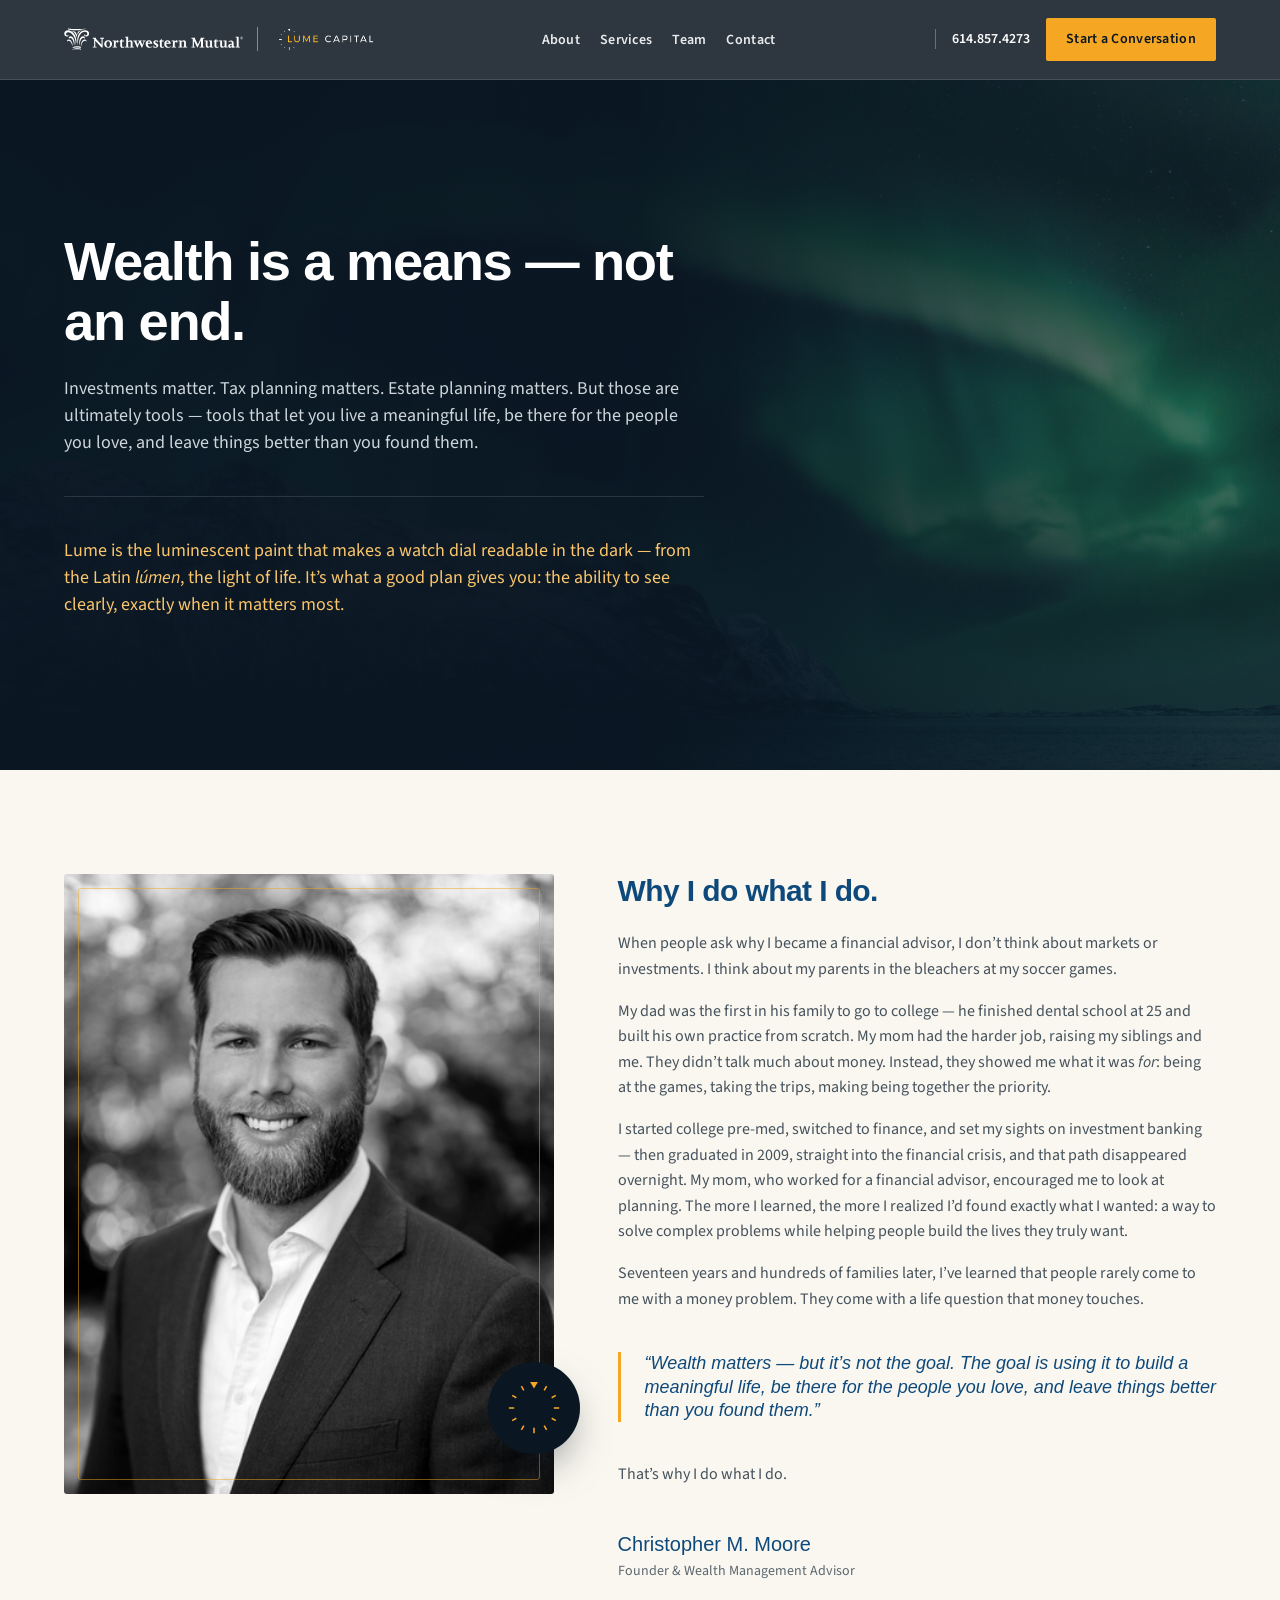
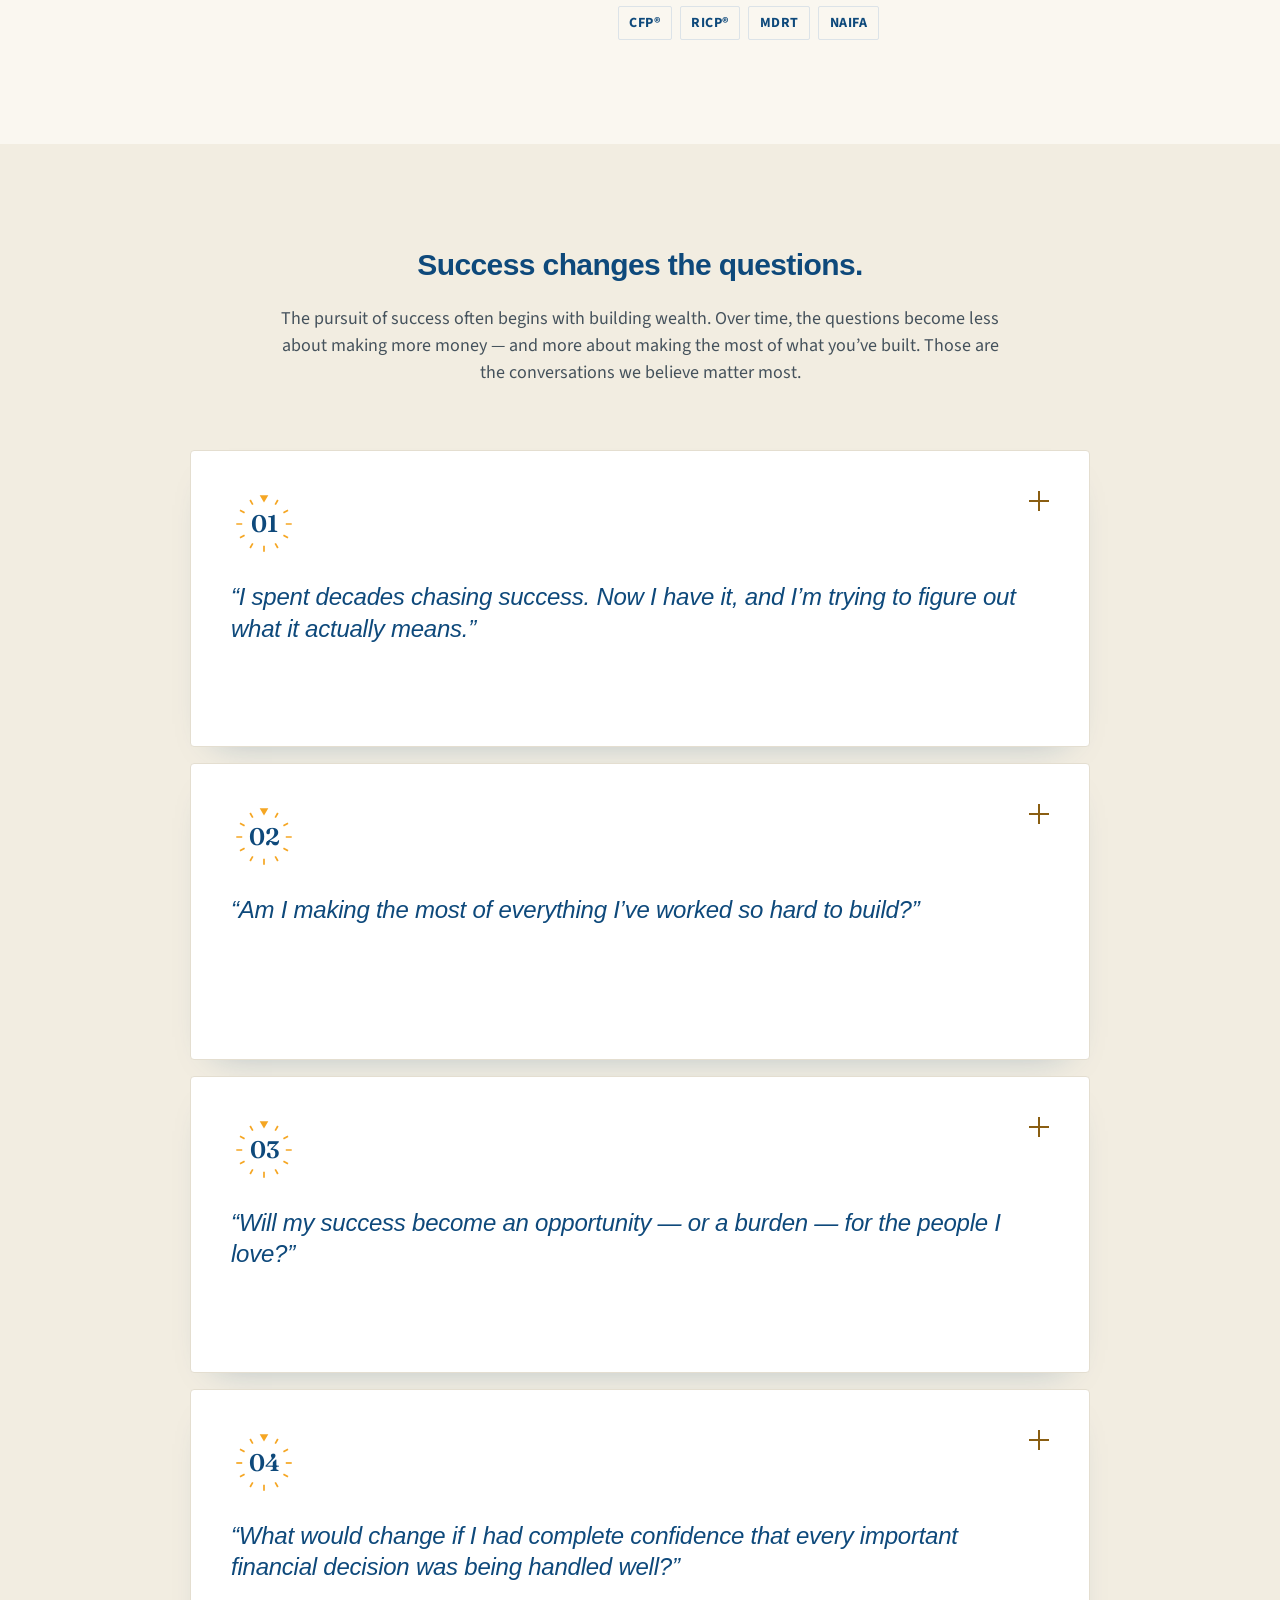
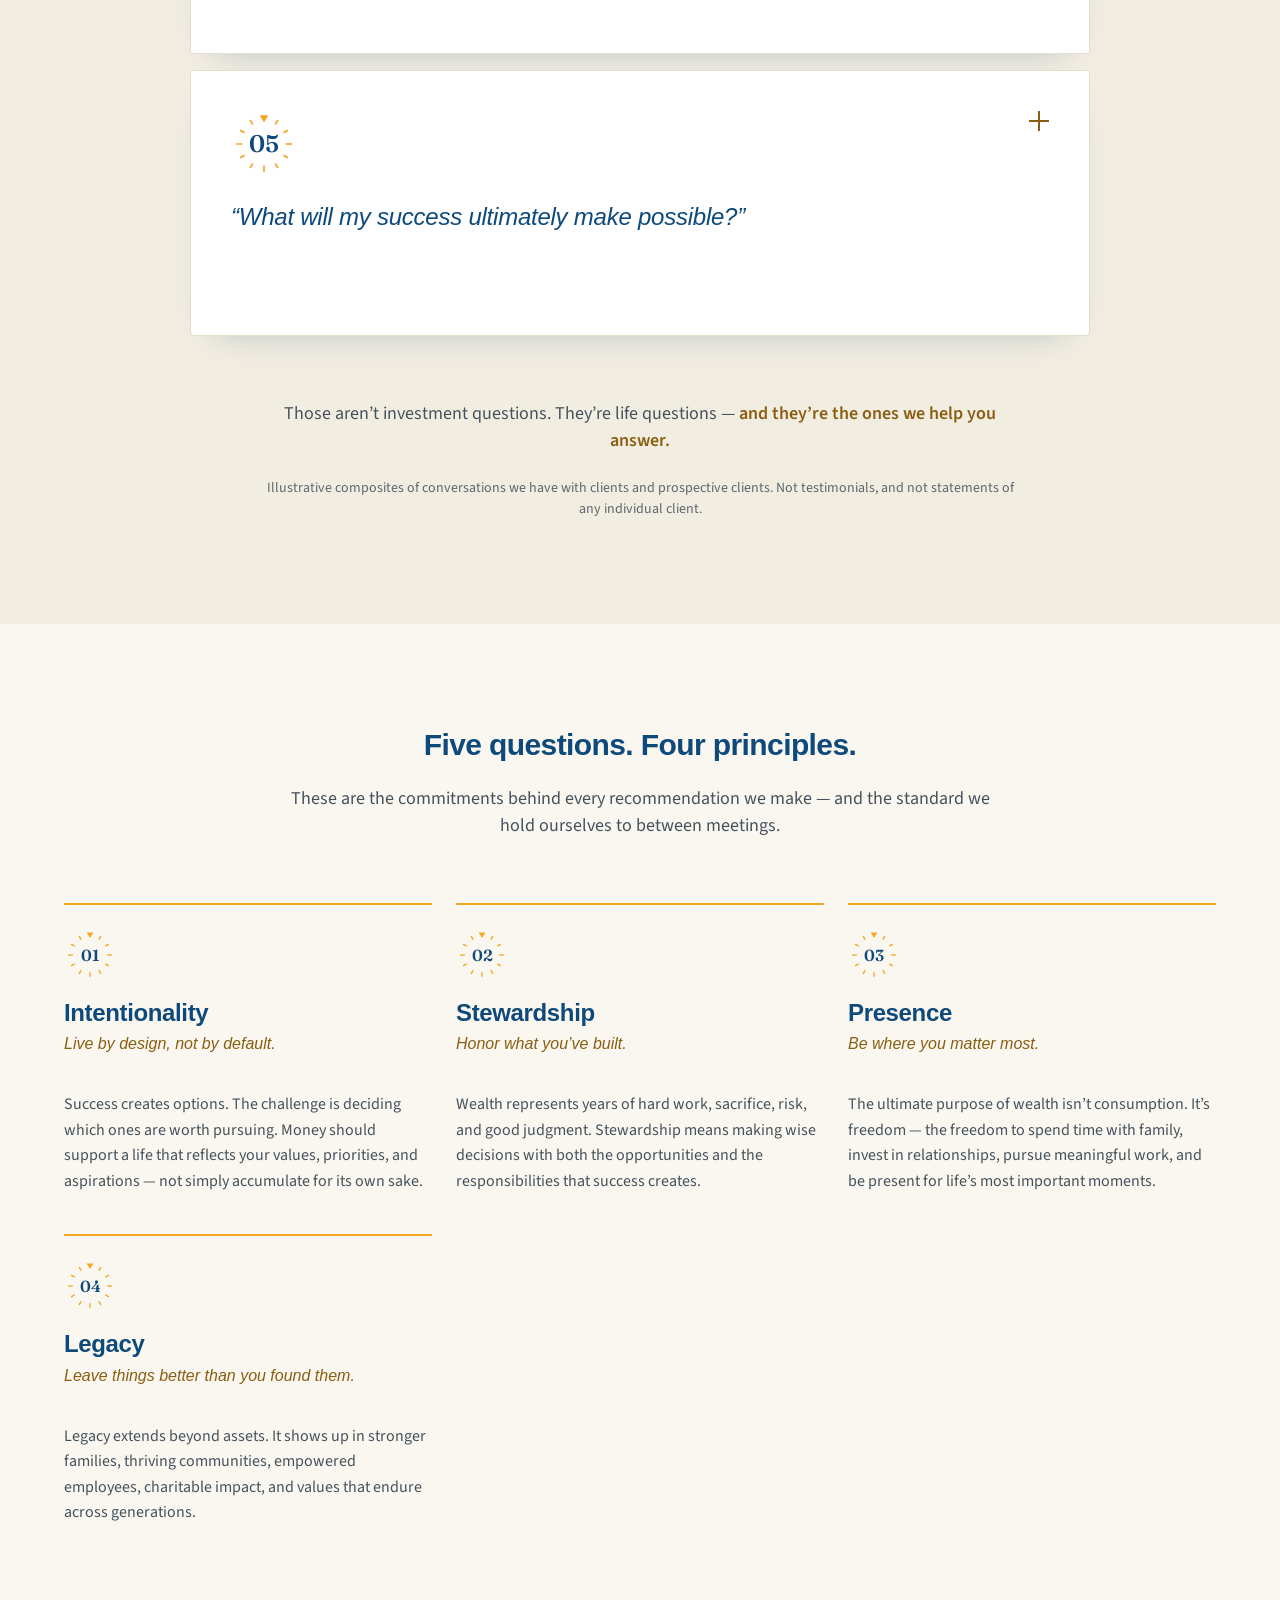
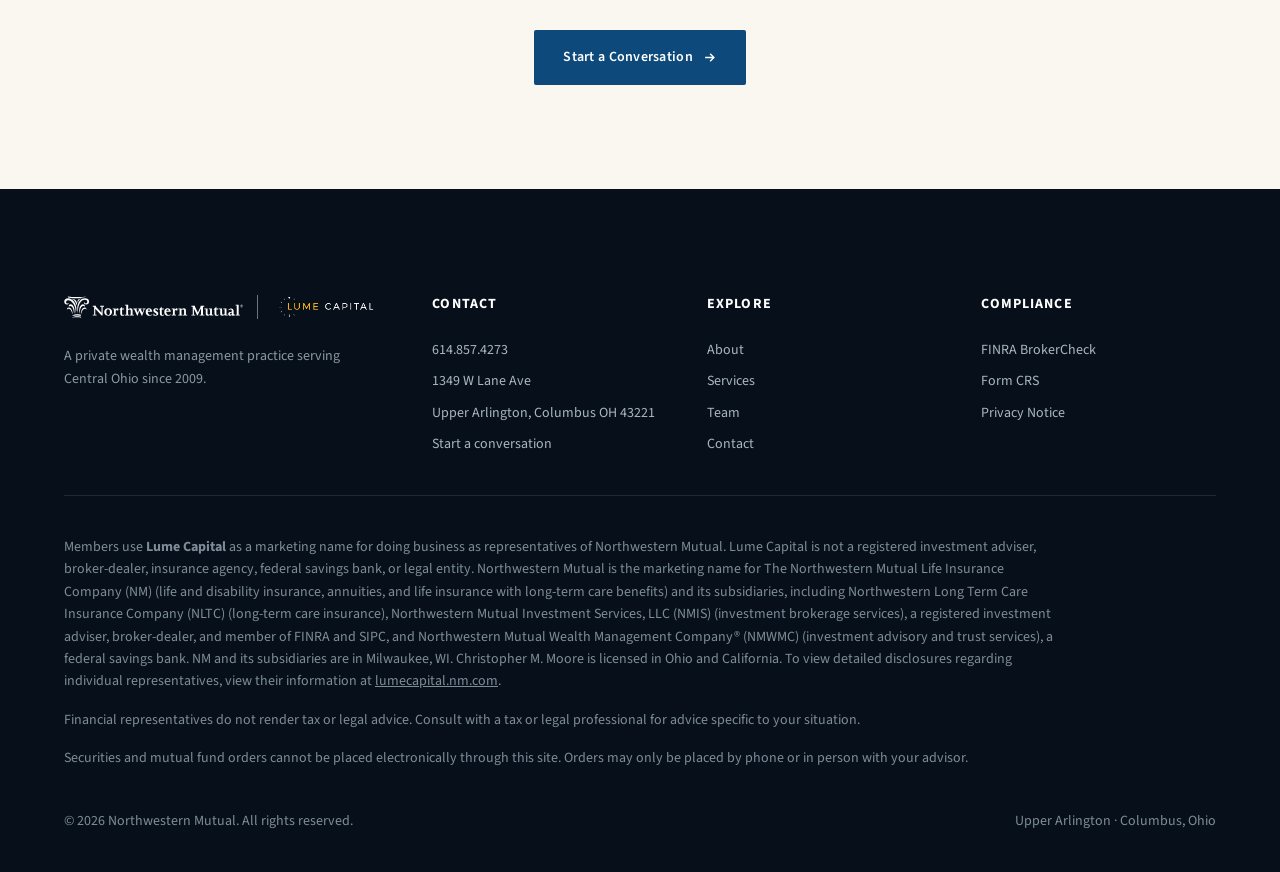
==== about.html @ 6fe20950 "Restructure the Lume site to fit the NWM TWM section catalogue A parallel variant of the single-page" ====
<!DOCTYPE html>
<html lang="en">
<head>
<meta charset="utf-8">
<meta name="viewport" content="width=device-width, initial-scale=1">
<meta name="robots" content="noindex, nofollow">
<title>About | Lume Capital</title>
<meta name="description" content="Wealth is a means, not an end. Chris Moore's story, the five questions success changes, and the four principles behind every recommendation we make.">
<link rel="preconnect" href="https://fonts.googleapis.com">
<link rel="preconnect" href="https://fonts.gstatic.com" crossorigin>
<link href="https://fonts.googleapis.com/css2?family=Fraunces:opsz,wght@9..144,500;9..144,600&family=Source+Sans+3:wght@300;400;500;600;700&display=swap" rel="stylesheet">
<link rel="stylesheet" href="lume.css">
</head>
<body>

<!-- ===================================================== LUME DIAL (reusable symbol) -->
<svg width="0" height="0" style="position:absolute;pointer-events:none;" aria-hidden="true" focusable="false">
  <symbol id="lumeDial" viewBox="0 0 100 100">
    <polygon points="43.5,6.5 56.5,6.5 50,17.5" fill="currentColor"/>
    <g stroke="currentColor" stroke-width="2.6" fill="none">
      <line x1="50" y1="8" x2="50" y2="16" transform="rotate(30 50 50)"/>
      <line x1="50" y1="8" x2="50" y2="16" transform="rotate(60 50 50)"/>
      <line x1="50" y1="8" x2="50" y2="17" transform="rotate(90 50 50)"/>
      <line x1="50" y1="8" x2="50" y2="16" transform="rotate(120 50 50)"/>
      <line x1="50" y1="8" x2="50" y2="16" transform="rotate(150 50 50)"/>
      <line x1="50" y1="8" x2="50" y2="17" transform="rotate(180 50 50)"/>
      <line x1="50" y1="8" x2="50" y2="16" transform="rotate(210 50 50)"/>
      <line x1="50" y1="8" x2="50" y2="16" transform="rotate(240 50 50)"/>
      <line x1="50" y1="8" x2="50" y2="17" transform="rotate(270 50 50)"/>
      <line x1="50" y1="8" x2="50" y2="16" transform="rotate(300 50 50)"/>
      <line x1="50" y1="8" x2="50" y2="16" transform="rotate(330 50 50)"/>
    </g>
  </symbol>
</svg>

<header class="site-nav">
  <nav aria-label="Primary">
    <a href="index.html" class="brand" aria-label="Northwestern Mutual, Lume Capital">
      <img src="nwm-logo-horizontal-white.svg" alt="Northwestern Mutual" class="brand-nwm">
      <span class="brand-divider" aria-hidden="true"></span>
      <img src="PNG/2_LumeCapital_FullColor_Reverse_Horizontal.png" alt="Lume Capital" class="brand-lume">
    </a>
    <ul class="nav-links">
      <li><a href="about.html" aria-current="page">About</a></li>
      <li><a href="services.html">Services</a></li>
      <li><a href="team.html">Team</a></li>
      <li><a href="contact.html">Contact</a></li>
    </ul>
    <div class="nav-cta">
      <span class="nav-divider" aria-hidden="true"></span>
      <a href="tel:+16148574273" class="nav-phone">614.857.4273</a>
      <a href="contact.html" class="btn btn-gold">Start a Conversation</a>
    </div>
    <button class="hamburger" aria-label="Open menu" aria-expanded="false" aria-controls="mobileDrawer" id="hamburgerBtn">
      <svg viewBox="0 0 24 24" fill="none" stroke="#FFFFFF" stroke-width="2"><line x1="3" y1="6" x2="21" y2="6"/><line x1="3" y1="12" x2="21" y2="12"/><line x1="3" y1="18" x2="21" y2="18"/></svg>
    </button>
  </nav>
  <div class="mobile-drawer" id="mobileDrawer">
    <ul>
      <li><a href="about.html">About</a></li>
      <li><a href="services.html">Services</a></li>
      <li><a href="team.html">Team</a></li>
      <li><a href="contact.html">Contact</a></li>
    </ul>
    <div class="mobile-contact">
      <a href="tel:+16148574273" class="nav-phone">614.857.4273</a>
      <a href="contact.html" class="btn btn-gold">Start a Conversation</a>
    </div>
  </div>
</header>

<main id="top">

  <!-- ===================================================== HERO BANNER (1 of 1 on this page)
       "What We Believe" is this page's Hero Banner rather than a mid-page section. That
       placement is what makes the treatment buildable at all: in TWM, copy sits directly
       on a photograph only in a Hero Banner or Banner Text. Every Singular Content
       variant with a background image forces a WHITE text box, which would invert this
       design entirely. Home spends its one Hero Banner on the aurora hero, so Believe
       could not have stayed there. -->
  <section id="believe" class="believe has-aurora">
    <div class="believe-media" aria-hidden="true">
      <img src="belief-section-northern-lights.jpg" alt="" decoding="async" fetchpriority="high">
    </div>
    <span class="believe-scrim" aria-hidden="true"></span>
    <div class="container">
      <div class="believe-copy">
        <h1>Wealth is a means &mdash; not an&nbsp;end.</h1>
        <p class="lead">Investments matter. Tax planning matters. Estate planning matters. But those are ultimately tools &mdash; tools that let you live a meaningful life, be there for the people you love, and leave things better than you found them.</p>
        <p class="lead believe-thesis">Lume is the luminescent paint that makes a watch dial readable in the dark &mdash; from the Latin <em>l&uacute;men</em>, the light of life. It&rsquo;s what a good plan gives you: the ability to see clearly, exactly when it matters most.</p>
      </div>
    </div>
  </section>

  <!-- ===================================================== STORY (Chris), full
       TWM Singular Content 7 — Image Left of Text. -->
  <section id="story" class="story">
    <div class="container">
      <div class="story-grid">
        <div class="story-media">
          <img src="chris-moore-pic.jpg" alt="Christopher M. Moore, founder of Lume Capital, in the firm's Columbus office">
          <span class="story-frame" aria-hidden="true"></span>
          <span class="dial-badge" aria-hidden="true">
            <svg class="dial"><use href="#lumeDial"/></svg>
          </span>
        </div>
        <div class="story-copy">
          <h2>Why I do what I&nbsp;do.</h2>
          <p style="margin-top:var(--space-md);">When people ask why I became a financial advisor, I don&rsquo;t think about markets or investments. I think about my parents in the bleachers at my soccer games.</p>
          <p style="margin-top:var(--space-sm);">My dad was the first in his family to go to college &mdash; he finished dental school at 25 and built his own practice from scratch. My mom had the harder job, raising my siblings and me. They didn&rsquo;t talk much about money. Instead, they showed me what it was <em>for</em>: being at the games, taking the trips, making being together the priority.</p>
          <p style="margin-top:var(--space-sm);">I started college pre-med, switched to finance, and set my sights on investment banking &mdash; then graduated in 2009, straight into the financial crisis, and that path disappeared overnight. My mom, who worked for a financial advisor, encouraged me to look at planning. The more I learned, the more I realized I&rsquo;d found exactly what I wanted: a way to solve complex problems while helping people build the lives they truly want.</p>
          <p style="margin-top:var(--space-sm);">Seventeen years and hundreds of families later, I&rsquo;ve learned that people rarely come to me with a money problem. They come with a life question that money touches.</p>
          <blockquote>&ldquo;Wealth matters &mdash; but it&rsquo;s not the goal. The goal is using it to build a meaningful life, be there for the people you love, and leave things better than you found them.&rdquo;</blockquote>
          <p>That&rsquo;s why I do what I do.</p>
          <div class="sig">
            <div class="name">Christopher M. Moore</div>
            <div class="role">Founder &amp; Wealth Management Advisor</div>
            <div class="credmarks"><span>CFP&reg;</span><span>RICP&reg;</span><span>MDRT</span><span>NAIFA</span></div>
          </div>
        </div>
      </div>
    </div>
  </section>

  <!-- ===================================================== SUCCESS CHANGES THE QUESTIONS
       TWM Multi-Item Content 1 — 1-column accordion, nine maximum. Restructured from the
       original 6-column span grid to the single-column stack the section actually
       renders. Still native <details>/<summary>: keyboard-accessible, works without JS. -->
  <section id="questions" style="background:var(--paper-2);">
    <div class="container">
      <div class="section-head center">
        <h2>Success changes the&nbsp;questions.</h2>
        <p class="lead">The pursuit of success often begins with building wealth. Over time, the questions become less about making more money &mdash; and more about making the most of what you&rsquo;ve built. Those are the conversations we believe matter most.</p>
      </div>
      <div class="q-grid">

        <details class="q-card">
          <summary>
            <span class="q-num"><svg class="dial" aria-hidden="true"><use href="#lumeDial"/></svg><span class="q-numtext">01</span></span>
            <span class="q-text">&ldquo;I spent decades chasing success. Now I have it, and I&rsquo;m trying to figure out what it actually means.&rdquo;</span>
            <span class="q-toggle" aria-hidden="true"></span>
          </summary>
          <div class="q-reveal">
            <span class="q-label">Purpose</span>
            <p>Success creates freedom. It doesn&rsquo;t automatically create clarity. We help align your financial resources with the life you want to live, the relationships you want to deepen, and the impact you want to have.</p>
          </div>
        </details>

        <details class="q-card">
          <summary>
            <span class="q-num"><svg class="dial" aria-hidden="true"><use href="#lumeDial"/></svg><span class="q-numtext">02</span></span>
            <span class="q-text">&ldquo;Am I making the most of everything I&rsquo;ve worked so hard to build?&rdquo;</span>
            <span class="q-toggle" aria-hidden="true"></span>
          </summary>
          <div class="q-reveal">
            <span class="q-label">Stewardship</span>
            <p>Wealth is more than a balance sheet. It&rsquo;s the product of years of effort, sacrifice, risk, and good decisions. Stewardship means making intentional choices with every resource you&rsquo;ve been entrusted to manage.</p>
          </div>
        </details>

        <details class="q-card">
          <summary>
            <span class="q-num"><svg class="dial" aria-hidden="true"><use href="#lumeDial"/></svg><span class="q-numtext">03</span></span>
            <span class="q-text">&ldquo;Will my success become an opportunity &mdash; or a burden &mdash; for the people I love?&rdquo;</span>
            <span class="q-toggle" aria-hidden="true"></span>
          </summary>
          <div class="q-reveal">
            <span class="q-label">Family</span>
            <p>A transfer of wealth is easy. Preparing a family for wealth is harder. We help families build the conversations, values, and structures that let wealth serve future generations rather than define them.</p>
          </div>
        </details>

        <details class="q-card">
          <summary>
            <span class="q-num"><svg class="dial" aria-hidden="true"><use href="#lumeDial"/></svg><span class="q-numtext">04</span></span>
            <span class="q-text">&ldquo;What would change if I had complete confidence that every important financial decision was being handled well?&rdquo;</span>
            <span class="q-toggle" aria-hidden="true"></span>
          </summary>
          <div class="q-reveal">
            <span class="q-label">Time</span>
            <p>The greatest luxury isn&rsquo;t more wealth. It&rsquo;s the freedom to spend your attention on family, relationships, health, and the pursuits that give life meaning.</p>
          </div>
        </details>

        <details class="q-card">
          <summary>
            <span class="q-num"><svg class="dial" aria-hidden="true"><use href="#lumeDial"/></svg><span class="q-numtext">05</span></span>
            <span class="q-text">&ldquo;What will my success ultimately make possible?&rdquo;</span>
            <span class="q-toggle" aria-hidden="true"></span>
          </summary>
          <div class="q-reveal">
            <span class="q-label">Legacy</span>
            <p>Legacy isn&rsquo;t measured by what you leave behind. It&rsquo;s measured by what continues because you were here. Whether through family, business, philanthropy, or community, we help clients use their resources to create lasting impact.</p>
          </div>
        </details>

      </div>
      <p class="q-close">Those aren&rsquo;t investment questions. They&rsquo;re life questions &mdash; <b>and they&rsquo;re the ones we help you answer.</b></p>
      <p class="q-note">Illustrative composites of conversations we have with clients and prospective clients. Not testimonials, and not statements of any individual client.</p>
    </div>
  </section>

  <!-- ===================================================== THE FOUR PILLARS
       TWM Multi-Item Content 7 — 3-column text, left justified. Four principles wrap
       3 + 1; TWM has no 4-column text section. -->
  <section id="pillars">
    <div class="container">
      <div class="section-head center">
        <h2>Five questions. Four&nbsp;principles.</h2>
        <p class="lead">These are the commitments behind every recommendation we make &mdash; and the standard we hold ourselves to between meetings.</p>
      </div>
      <div class="pillar-grid">
        <article class="pillar">
          <span class="p-num"><svg class="dial" aria-hidden="true"><use href="#lumeDial"/></svg><span class="p-numtext">01</span></span>
          <h3>Intentionality</h3>
          <p class="p-imperative">Live by design, not by default.</p>
          <p>Success creates options. The challenge is deciding which ones are worth pursuing. Money should support a life that reflects your values, priorities, and aspirations &mdash; not simply accumulate for its own sake.</p>
        </article>
        <article class="pillar">
          <span class="p-num"><svg class="dial" aria-hidden="true"><use href="#lumeDial"/></svg><span class="p-numtext">02</span></span>
          <h3>Stewardship</h3>
          <p class="p-imperative">Honor what you&rsquo;ve built.</p>
          <p>Wealth represents years of hard work, sacrifice, risk, and good judgment. Stewardship means making wise decisions with both the opportunities and the responsibilities that success creates.</p>
        </article>
        <article class="pillar">
          <span class="p-num"><svg class="dial" aria-hidden="true"><use href="#lumeDial"/></svg><span class="p-numtext">03</span></span>
          <h3>Presence</h3>
          <p class="p-imperative">Be where you matter most.</p>
          <p>The ultimate purpose of wealth isn&rsquo;t consumption. It&rsquo;s freedom &mdash; the freedom to spend time with family, invest in relationships, pursue meaningful work, and be present for life&rsquo;s most important moments.</p>
        </article>
        <article class="pillar">
          <span class="p-num"><svg class="dial" aria-hidden="true"><use href="#lumeDial"/></svg><span class="p-numtext">04</span></span>
          <h3>Legacy</h3>
          <p class="p-imperative">Leave things better than you found them.</p>
          <p>Legacy extends beyond assets. It shows up in stronger families, thriving communities, empowered employees, charitable impact, and values that endure across generations.</p>
        </article>
      </div>
      <div class="blueprint-cta">
        <a href="contact.html" class="btn btn-navy">Start a Conversation
          <svg viewBox="0 0 24 24" fill="none" stroke="currentColor" stroke-width="2.2"><path d="M5 12h14M13 6l6 6-6 6"/></svg>
        </a>
      </div>
    </div>
  </section>

</main>

<footer>
  <div class="container">
    <div class="footer-top">
      <div class="footer-brand">
        <div class="brand">
          <img src="nwm-logo-horizontal-white.svg" alt="Northwestern Mutual" class="brand-nwm">
          <span class="brand-divider" aria-hidden="true"></span>
          <img src="PNG/2_LumeCapital_FullColor_Reverse_Horizontal.png" alt="Lume Capital" class="brand-lume">
        </div>
        <p>A private wealth management practice serving Central Ohio since 2009.</p>
      </div>
      <div class="footer-col">
        <h5>Contact</h5>
        <ul>
          <li><a href="tel:+16148574273">614.857.4273</a></li>
          <li>1349 W Lane Ave</li>
          <li>Upper Arlington, Columbus OH 43221</li>
          <li><a href="contact.html">Start a conversation</a></li>
        </ul>
      </div>
      <div class="footer-col">
        <h5>Explore</h5>
        <ul>
          <li><a href="about.html">About</a></li>
          <li><a href="services.html">Services</a></li>
          <li><a href="team.html">Team</a></li>
          <li><a href="contact.html">Contact</a></li>
        </ul>
      </div>
      <div class="footer-col">
        <h5>Compliance</h5>
        <ul>
          <li><a href="#">FINRA BrokerCheck</a></li>
          <li><a href="#">Form CRS</a></li>
          <li><a href="#">Privacy Notice</a></li>
        </ul>
      </div>
    </div>
    <div class="footer-legal">
      <p>Members use <strong>Lume Capital</strong> as a marketing name for doing business as representatives of Northwestern Mutual. Lume Capital is not a registered investment adviser, broker-dealer, insurance agency, federal savings bank, or legal entity. Northwestern Mutual is the marketing name for The Northwestern Mutual Life Insurance Company (NM) (life and disability insurance, annuities, and life insurance with long-term care benefits) and its subsidiaries, including Northwestern Long Term Care Insurance Company (NLTC) (long-term care insurance), Northwestern Mutual Investment Services, LLC (NMIS) (investment brokerage services), a registered investment adviser, broker-dealer, and member of FINRA and SIPC, and Northwestern Mutual Wealth Management Company&reg; (NMWMC) (investment advisory and trust services), a federal savings bank. NM and its subsidiaries are in Milwaukee, WI. Christopher M. Moore is licensed in Ohio and California. To view detailed disclosures regarding individual representatives, view their information at <a href="https://lumecapital.nm.com">lumecapital.nm.com</a>.</p>
      <p>Financial representatives do not render tax or legal advice. Consult with a tax or legal professional for advice specific to your situation.</p>
      <p>Securities and mutual fund orders cannot be placed electronically through this site. Orders may only be placed by phone or in person with your advisor.</p>
    </div>
    <div class="footer-bottom">
      <span>&copy; 2026 Northwestern Mutual. All rights reserved.</span>
      <span>Upper Arlington &middot; Columbus, Ohio</span>
    </div>
  </div>
</footer>

<script>
  document.getElementById('hamburgerBtn').addEventListener('click', function () {
    var drawer = document.getElementById('mobileDrawer');
    var isOpen = drawer.classList.toggle('open');
    this.setAttribute('aria-expanded', isOpen ? 'true' : 'false');
  });
</script>

</body>
</html>
---- lume.css ----
:root {
    /* === INK / NIGHT — the dark ground where the "lume" glows (reading a watch dial in the dark) === */
    --ink:        #0A1622;   /* near-black navy — hero + dark sections */
    --ink-2:      #0E2438;   /* raised panels on ink */
    --ink-line:   rgba(255,255,255,0.12);

    /* === NAVY — NM-derived anchor, headlines on light === */
    --navy:       #0E497B;
    --navy-deep:  #0A3860;
    --navy-tint:  #E9F0F7;

    /* === GOLD — the luminescent accent, sampled from the Lume mark === */
    --gold:       #F5A623;   /* warm dial-gold — accents, dials, button fills (not text on light) */
    --gold-soft:  #FBC66B;   /* gold text on the dark "ink" ground */
    --gold-deep:  #8A5E12;   /* WCAG-AA gold for small text on light (5.3:1 on --paper) */
    --glow:       rgba(245,166,35,0.55);

    /* === PAPER — warm bone instead of clinical white (more UHNW than pure #FFF) === */
    --paper:      #FAF7F0;
    --paper-2:    #F2EDE1;
    --surface:    #FFFFFF;

    /* === Neutrals / text === */
    --ink-text:   #16232E;   /* body on light */
    --slate:      #45525C;
    --slate-muted:#5C6870;   /* darkened for WCAG-AA (5.3:1 on --paper) */
    --line:       #E4DED0;   /* warm hairline */
    --line-cool:  #DCE3E8;

    /* === Type ===
       PRIMARY (display/headlines/brand): Akzidenz-Grotesk — licensed in production,
       falls back to Helvetica/Arial locally. SECONDARY (body): Source Sans 3. */
    --sans-display: 'Akzidenz-Grotesk', 'Akzidenz-Grotesk Pro', 'Akzidenz-Grotesk Next',
                    'Neue Haas Grotesk', 'Helvetica Neue', Helvetica, Arial, sans-serif;
    --sans:  'Source Sans 3', system-ui, sans-serif;
    --font-num: 'Fraunces', Georgia, 'Times New Roman', serif; /* numeral accent only */

    /* === Type scale (mobile-first; desktop sizes stepped up in the @media below) === */
    --text-hero:   clamp(2.5rem, 6vw, 4.75rem); /* hero display only: 40 → 76, fluid */
    --text-h1:     2rem;      /* 32 mobile / 40 desktop */
    --text-h2:     1.5rem;    /* 24 / 30 — also large display numerals */
    --text-h3:     1.25rem;   /* 20 / 24 — card & step titles, the questions */
    --text-h4:     1.125rem;  /* 18 / 20 — names, small subheads */
    --text-accent: 1.125rem;  /* 18 — leads, block quotes, accents */
    --text-body:   1rem;      /* 16 — body copy, inputs */
    --text-small:  0.875rem;  /* 14 — labels, captions, meta (smallest) */

    /* === Line-heights === */
    --leading-tight:   1.1;   /* h1 / h2 / display numerals */
    --leading-snug:    1.3;   /* h3 / h4 / block quotes */
    --leading-normal:  1.5;   /* leads / accents */
    --leading-relaxed: 1.6;   /* body / long-form */

    --tracking-wider: 0.22em;
    --tracking-wide:  0.08em;

    --space-xs: 0.5rem;
    --space-sm: 1rem;
    --space-md: 1.5rem;
    --space-lg: 2.5rem;
    --space-xl: 4rem;
    --space-2xl: 6.5rem;

    --maxw: 1200px;
  }

  /* Desktop type step-up — headings only; body / accent / small hold constant across devices */
  @media (min-width: 768px) {
    :root {
      --text-h1: 2.5rem;   /* 40 */
      --text-h2: 1.875rem; /* 30 */
      --text-h3: 1.5rem;   /* 24 */
      --text-h4: 1.25rem;  /* 20 */
    }
  }

  * { margin: 0; padding: 0; box-sizing: border-box; }

  html { scroll-behavior: smooth; }

  body {
    font-family: var(--sans);
    font-size: var(--text-body);
    color: var(--ink-text);
    background: var(--paper);
    line-height: var(--leading-relaxed);
    -webkit-font-smoothing: antialiased;
    text-rendering: optimizeLegibility;
  }

  img { max-width: 100%; display: block; }
  a { color: inherit; text-decoration: none; }

  .container { max-width: var(--maxw); margin: 0 auto; padding: 0 var(--space-md); }
  .narrow { max-width: 760px; }

  /* === Type scale === */
  h1, h2, h3, h4 { font-family: var(--sans-display); color: var(--navy); font-weight: 700; line-height: var(--leading-tight); }

  h1 { font-size: var(--text-h1); letter-spacing: -0.025em; }
  h2 { font-size: var(--text-h2); letter-spacing: -0.02em; }
  h3 { font-size: var(--text-h3); line-height: var(--leading-snug); letter-spacing: -0.015em; font-weight: 600; }
  h4 { font-size: var(--text-h4); line-height: var(--leading-snug); letter-spacing: -0.01em; font-weight: 600; }

  p { font-size: var(--text-body); color: var(--slate); }

  .lead {
    font-size: var(--text-accent);
    line-height: var(--leading-normal);
    color: var(--slate);
    font-weight: 400;
  }

  /* TWM: the .eyebrow rules are removed with their markup. No TWM section offers a
     small label above the heading — a section has an intro Title and paragraph, nothing
     that sits above the Title. Where an eyebrow carried real information it has been
     folded into the heading rather than dropped. */

  .kicker-serif { font-family: var(--sans-display); font-weight: 600; color: var(--gold-deep); }

  /* === Buttons === */
  .btn {
    display: inline-flex;
    align-items: center;
    gap: 0.55rem;
    font-family: var(--sans);
    font-weight: 600;
    font-size: var(--text-small);
    letter-spacing: 0.02em;
    padding: 0.95rem 1.75rem;
    border-radius: 2px;
    border: 1px solid transparent;
    cursor: pointer;
    transition: transform .18s ease, background .18s ease, color .18s ease, box-shadow .18s ease;
  }
  .btn svg { width: 15px; height: 15px; transition: transform .18s ease; }
  .btn:hover svg { transform: translateX(3px); }

  .btn-gold { background: var(--gold); color: var(--ink); box-shadow: 0 0 0 rgba(245,166,35,0); }
  .btn-gold:hover { background: var(--gold-soft); transform: translateY(-2px); box-shadow: 0 12px 30px -8px var(--glow); }

  .btn-navy { background: var(--navy); color: #fff; }
  .btn-navy:hover { background: var(--navy-deep); transform: translateY(-2px); }

  .btn-outline { background: transparent; border-color: rgba(255,255,255,0.35); color: #fff; }
  .btn-outline:hover { border-color: var(--gold); color: var(--gold-soft); }

  .btn-outline-navy { background: transparent; border-color: var(--navy); color: var(--navy); }
  .btn-outline-navy:hover { background: var(--navy); color: #fff; }

  .textlink {
    font-weight: 600;
    color: var(--navy);
    display: inline-flex;
    align-items: center;
    gap: 0.4rem;
    border-bottom: 2px solid var(--gold);
    padding-bottom: 2px;
  }
  .textlink svg { width: 14px; height: 14px; transition: transform .18s ease; }
  .textlink:hover svg { transform: translateX(3px); }

  /* === Watch-dial motif ===
     Rebuilt to follow the Lume logo exactly: 12 bold hour ticks (cardinals slightly
     longer) with a filled triangle at the 12 marker. Defined once as <symbol id="lumeDial">
     at the top of <body> and referenced via <use>. Stroke weight is proportional to size,
     so it reads like the logo at any scale. Colored/opacity-tuned per instance via `color`. */
  .dial { display: block; }

  /* === Sections === */
  section { padding: var(--space-2xl) 0; }
  .section-head { max-width: 720px; margin-bottom: var(--space-xl); }
  .section-head.center { margin-inline: auto; text-align: center; }
  .section-head .lead { margin-top: var(--space-md); }

  .ink-section { background: var(--ink); color: #EAF0F5; position: relative; overflow: hidden; }
  .ink-section h1, .ink-section h2, .ink-section h3 { color: #fff; }
  .ink-section p, .ink-section .lead { color: rgba(233,240,245,0.78); }

  /* ============================================================= NAV */
  header.site-nav {
    position: sticky; top: 0; z-index: 100;
    background: rgba(10,22,34,0.85);
    backdrop-filter: saturate(140%) blur(10px);
    border-bottom: 1px solid var(--ink-line);
  }
  nav {
    display: flex; align-items: center; justify-content: space-between;
    gap: var(--space-sm);
    padding: 1.1rem var(--space-md);
    max-width: var(--maxw); margin: 0 auto;
  }
  /* LUME IS THE HERO. NM is a small, subordinate line beneath — not a co-equal lockup. */
  /* Co-brand lockup: Northwestern Mutual first, vertical divider, then Lume Capital —
     matched heights so neither mark dominates. Same order/scale on mobile and desktop. */
  .brand { display: flex; flex-direction: row; align-items: center; gap: 0.9rem; flex: none; }
  .brand .brand-nwm  { height: 22px; width: auto; max-width: none; }
  .brand .brand-lume { height: 28.6px; width: auto; max-width: none; } /* NWM baseline +30% */
  .brand .brand-divider { flex: none; width: 1px; height: 24px; background: rgba(255,255,255,0.42); }
  nav ul.nav-links { display: flex; gap: 1.25rem; list-style: none; flex: none; }
  nav ul.nav-links a {
    font-size: var(--text-small); font-weight: 600; color: rgba(255,255,255,0.9);
    letter-spacing: 0.02em; position: relative; padding: 0.25rem 0; white-space: nowrap;
  }
  nav ul.nav-links a::after {
    content: ""; position: absolute; left: 0; bottom: -2px; width: 0; height: 1.5px;
    background: var(--gold); transition: width .2s ease;
  }
  nav ul.nav-links a:hover { color: #fff; }
  nav ul.nav-links a:hover::after { width: 100%; }
  .nav-cta { display: flex; align-items: center; gap: var(--space-sm); flex: none; }
  /* Hairline between the nav links and the utility cluster: without it the phone number
     sits close enough to "Team" to read as a sixth nav item rather than a way to call. */
  .nav-divider { flex: none; width: 1px; height: 20px; background: rgba(255,255,255,0.28); }
  .nav-phone { font-size: var(--text-small); font-weight: 600; color: #fff; white-space: nowrap; }
  .nav-cta .btn { padding: 0.6rem 1.2rem; font-size: var(--text-small); }
  .hamburger { display: none; background: none; border: none; cursor: pointer; }
  .hamburger svg { width: 26px; height: 26px; }

  .mobile-drawer { display: none; flex-direction: column; gap: var(--space-md); padding: var(--space-md); background: var(--ink); border-top: 1px solid var(--ink-line); }
  .mobile-drawer.open { display: flex; }
  .mobile-drawer ul { list-style: none; display: flex; flex-direction: column; gap: var(--space-sm); }
  .mobile-drawer a { font-size: var(--text-body); font-weight: 600; color: #fff; }
  .mobile-contact { display: flex; flex-direction: column; gap: var(--space-sm); padding-top: var(--space-sm); border-top: 1px solid var(--ink-line); }
  .mobile-contact .btn { text-align: center; justify-content: center; }

  /* Six nav items + the two-logo lockup + phone + CTA need roughly 1200px of bar to sit
     comfortably, so the drawer takes over below 1080px rather than the old 940px — at
     940px the row overflowed and "Team" collided with the phone number. */
  @media (max-width: 1080px) {
    nav ul.nav-links, .nav-cta { display: none; }
    .hamburger { display: block; }
  }
  /* Between 1081px and the full 1200px container there is room, but not slack — pull the
     gaps and the phone in rather than letting anything touch. */
  @media (min-width: 1081px) and (max-width: 1259px) {
    nav ul.nav-links { gap: 1rem; }
    .nav-cta { gap: var(--space-sm); }
    .nav-phone { display: none; }
    nav { padding-inline: var(--space-sm); }
  }
  /* Keep the two-logo lockup on one line next to the menu button on phones */
  @media (max-width: 560px) {
    .brand { gap: 0.6rem; }
    .brand .brand-nwm  { height: 18px; }
    .brand .brand-lume { height: 23.4px; } /* NWM baseline +30% */
    .brand .brand-divider { height: 24px; }
  }

  /* ============================================================= HERO (cinematic night)
     Layer stack, back to front — every layer gets an explicit z-index so the optional
     photo can slot underneath the scrim without reordering the markup:
       0  .hero-photo   optional background image (absent = flat --ink fill)
       1  .hero::before scrim / brand grade — carries legibility AND the gold glow
       2  .hero-dial    the signature watch dial, overlaid on whatever is behind it
       3  .hero-inner   the copy */
  .hero { position: relative; background: var(--ink); color: #fff; overflow: hidden; isolation: isolate; }
  /* Soft golden "lume" glow rising from lower-left, like light off a dial */
  .hero::before {
    content: ""; position: absolute; inset: 0; z-index: 1;
    background:
      radial-gradient(120% 90% at 82% 18%, rgba(14,73,123,0.55) 0%, rgba(10,22,34,0) 55%),
      radial-gradient(60% 55% at 12% 108%, rgba(245,166,35,0.16) 0%, rgba(10,22,34,0) 60%);
    pointer-events: none;
  }

  /* --- Optional photographic hero -------------------------------------------------
     Add class `has-photo` to <section class="hero"> and drop in an <img class="hero-photo">.
     Remove both and the hero falls straight back to the flat-ink treatment. */
  .hero-photo {
    position: absolute; inset: 0; z-index: 0;
    width: 100%; height: 100%;
    object-fit: cover; object-position: 66% 48%; /* hold the aurora column right of the copy */
    /* This plate is already a deep violet-navy close to --ink, so it needs only a light
       touch — the heavy grade the section once carried would crush it to mud. */
    filter: saturate(0.88) contrast(1.03) brightness(0.94);
    pointer-events: none; user-select: none;
  }
  /* With a photo behind it the scrim has to do real work: a left-to-right ramp keeps the
     copy column near-solid ink while the aurora stays visible on the right, and a vertical
     wash kills the bright snow along the bottom edge. Brand glows ride on top of both. */
  .hero.has-photo::before {
    background:
      linear-gradient(97deg,  rgba(10,22,34,0.94) 0%, rgba(10,22,34,0.90) 42%, rgba(10,22,34,0.58) 68%, rgba(10,22,34,0.22) 100%),
      linear-gradient(180deg, rgba(10,22,34,0.40) 0%, rgba(10,22,34,0.12) 45%, rgba(10,22,34,0.66) 100%),
      radial-gradient(120% 90% at 82% 18%, rgba(14,73,123,0.32) 0%, rgba(10,22,34,0) 58%),
      radial-gradient(60% 55% at 12% 108%, rgba(245,166,35,0.18) 0%, rgba(10,22,34,0) 60%);
  }
  /* Large faint watch dial bleeding off the right edge — the signature Lume motif */
  .hero-dial {
    position: absolute; top: 50%; right: -12%; transform: translateY(-50%);
    width: min(720px, 68vw); height: min(720px, 68vw);
    color: rgba(245,166,35,0.30);
    pointer-events: none; z-index: 2;
  }
  /* Over a photo the dial crosses both bright and dark passages, so it needs a warmer,
     slightly stronger tint plus a dark halo to hold its edge against the aurora. */
  .hero.has-photo .hero-dial {
    color: rgba(255,226,178,0.40);
    filter: drop-shadow(0 0 16px rgba(10,22,34,0.65));
  }
  .hero-inner {
    position: relative; z-index: 3;
    max-width: var(--maxw); margin: 0 auto;
    padding: clamp(4.5rem, 11vw, 9rem) var(--space-md) clamp(4rem, 9vw, 8rem);
  }
  .hero-copy { max-width: 760px; }
  /* TWM Hero Banners carry a Title and a Subtitle in one colour — no two-tone headline,
     so the .glow span is gone and the whole line is white. */
  .hero h1 { font-size: var(--text-hero); color: #fff; }
  .hero .lead { color: rgba(233,240,245,0.82); margin: var(--space-lg) 0 var(--space-xl); max-width: 620px; }
  /* One CTA per Hero Banner. The row is kept (rather than collapsed to a bare link) so a
     second CTA can return without restyling, if TWM turns out to allow it. */
  .hero-cta-row { display: flex; align-items: center; gap: var(--space-md); flex-wrap: wrap; }

  /* ============================================================= PAGE HEADER
     Services / Team / Contact open on a solid-colour band rather than a photograph —
     the Banner Text 1 pattern (background colour required, background image optional).
     No licensed plates exist for those pages and none are needed; this also leaves each
     page's single Hero Banner allowance unspent. */
  .page-header { position: relative; overflow: hidden; background: var(--ink); color: #fff; }
  .page-header::before {
    content: ""; position: absolute; inset: 0; z-index: 1; pointer-events: none;
    background:
      radial-gradient(120% 90% at 84% 12%, rgba(14,73,123,0.50) 0%, rgba(10,22,34,0) 58%),
      radial-gradient(58% 55% at 10% 108%, rgba(245,166,35,0.14) 0%, rgba(10,22,34,0) 62%);
  }
  .page-header .ph-dial {
    position: absolute; top: 50%; right: -6%; transform: translateY(-50%);
    width: min(420px, 46vw); height: min(420px, 46vw);
    color: rgba(245,166,35,0.16); pointer-events: none; z-index: 2;
  }
  .page-header-inner {
    position: relative; z-index: 3;
    max-width: var(--maxw); margin: 0 auto;
    padding: clamp(3.25rem, 7vw, 5.5rem) var(--space-md) clamp(3rem, 6vw, 4.75rem);
  }
  .page-header h1 { font-size: var(--text-h1); color: #fff; max-width: 18ch; }
  .page-header .lead { color: rgba(233,240,245,0.82); margin-top: var(--space-md); max-width: 620px; }

  /* ============================================================= PROOF / AUDIENCE STRIP
     Now carries the trust signals too. In the original these lived inside the hero, but a
     Hero Banner has no element for them; folding them in here keeps them directly below
     the hero without adding a second consecutive strip. */
  .proof { background: var(--ink-2); color: #fff; padding: var(--space-lg) 0; border-top: 1px solid var(--ink-line); }
  /* Label on its own centered line, then the audiences on one aligned row below */
  .proof-inner { display: flex; flex-direction: column; align-items: center; gap: 1.1rem; text-align: center; }
  .trust-line {
    margin-top: 0.4rem; padding-top: var(--space-md);
    border-top: 1px solid var(--ink-line); width: 100%;
    display: flex; flex-wrap: wrap; align-items: center; justify-content: center; gap: 0.7rem 1.5rem;
    font-size: var(--text-small); letter-spacing: 0.01em; color: rgba(233,240,245,0.82);
  }
  .trust-line b { color: var(--gold-soft); font-weight: 600; }
  .trust-line .dot { width: 4px; height: 4px; border-radius: 50%; background: var(--gold); opacity: .7; }
  .proof-label { font-size: var(--text-small); letter-spacing: var(--tracking-wider); text-transform: uppercase; color: rgba(255,255,255,0.72); font-weight: 700; }
  .proof-items { display: flex; flex-wrap: wrap; justify-content: center; align-items: center; gap: 0.7rem 2.2rem; }
  .proof-item { font-family: var(--sans-display); font-size: var(--text-accent); color: #fff; font-weight: 500; display: inline-flex; align-items: center; gap: 0.9rem; }
  .proof-item::before { content: ""; width: 5px; height: 5px; border-radius: 50%; background: var(--gold); }

  /* ============================================================= STORY (Chris) */
  .story-grid { display: grid; grid-template-columns: 0.9fr 1.1fr; gap: clamp(2rem, 5vw, var(--space-2xl)); align-items: start; }
  .story-media { position: relative; }
  .story-media img { width: 100%; height: 620px; object-fit: cover; object-position: center 20%; border-radius: 3px; filter: grayscale(100%) contrast(1.03); }
  .story-media .story-frame {
    position: absolute; inset: 14px; border: 1px solid var(--gold); opacity: 0.5;
    border-radius: 3px; pointer-events: none;
  }
  .story-media .dial-badge {
    position: absolute; right: -26px; bottom: 40px; width: 92px; height: 92px;
    background: var(--ink); color: var(--gold); border-radius: 50%;
    display: grid; place-items: center; box-shadow: 0 18px 40px -12px rgba(10,22,34,0.5);
  }
  .story-media .dial-badge .dial { width: 60px; height: 60px; color: var(--gold); }
  .story blockquote {
    font-family: var(--sans-display); font-size: var(--text-accent); line-height: var(--leading-snug);
    font-style: italic; color: var(--navy); font-weight: 500; margin: var(--space-lg) 0;
    padding-left: var(--space-md); border-left: 3px solid var(--gold);
  }
  .story .sig { margin-top: var(--space-lg); }
  .story .sig .name { font-family: var(--sans-display); font-size: var(--text-h4); color: var(--navy); }
  .story .sig .role { font-size: var(--text-small); color: var(--slate-muted); }
  .story .credmarks { display: flex; gap: 0.5rem; flex-wrap: wrap; margin-top: var(--space-md); }
  .credmarks span {
    font-size: var(--text-small); font-weight: 700; letter-spacing: 0.04em; color: var(--navy);
    border: 1px solid var(--line-cool); padding: 0.3rem 0.65rem; border-radius: 2px;
  }

  /* ============================================================= WHO WE SERVE */
  .serve-grid { display: grid; grid-template-columns: repeat(2, 1fr); gap: 1px; background: var(--line); border: 1px solid var(--line); border-radius: 3px; overflow: hidden; }
  .serve-card { background: var(--paper); padding: clamp(1.75rem, 3vw, var(--space-lg)); transition: background .2s ease; }
  .serve-card:hover { background: var(--surface); }
  .serve-num { font-family: var(--sans-display); font-size: var(--text-small); color: var(--gold-deep); letter-spacing: 0.1em; }
  .serve-card h3 { margin: var(--space-sm) 0 0.65rem; }
  .serve-card p { font-size: var(--text-body); }
  .serve-card ul { list-style: none; margin-top: var(--space-md); display: flex; flex-direction: column; gap: 0.5rem; }
  .serve-card li { position: relative; padding-left: 1.35rem; font-size: var(--text-body); color: var(--slate); }
  .serve-card li::before { content: ""; position: absolute; left: 0; top: 0.62em; width: 6px; height: 6px; border-radius: 50%; background: var(--gold); }

  /* ============================================================= THE LUME BLUEPRINT (process) */
  .blueprint { position: relative; overflow: hidden; }
  .blueprint::before {
    content: ""; position: absolute; top: -20%; left: -8%; width: 480px; height: 480px;
    color: rgba(245,166,35,0.10); pointer-events: none;
  }
  /* TWM: 3-up, not 5-up. No TWM section renders five columns; Sequential Content tops
     out at a 3-column tile format, so the five steps wrap 3 + 2. */
  .steps { display: grid; grid-template-columns: repeat(3, 1fr); gap: var(--space-xl) var(--space-md); margin-top: var(--space-xl); }
  .step { text-align: center; position: relative; }
  .step-ring { width: 108px; height: 108px; margin: 0 auto var(--space-md); position: relative; display: grid; place-items: center; }
  .step-ring .dial { width: 108px; height: 108px; color: rgba(251,198,107,0.55); position: absolute; inset: 0; }
  .step-ring .step-num { font-family: var(--sans-display); font-size: var(--text-h2); color: var(--gold-soft); font-weight: 500; }
  .step h3 { color: #fff; font-size: var(--text-h4); margin-bottom: 0.4rem; }
  .step p { font-size: var(--text-small); color: rgba(233,240,245,0.68); }
  /* Connecting hairline between steps. At 3-up the run breaks after every third tile,
     so the rule targets "not the last in a row" rather than "not the last overall" —
     otherwise step 03 would trail a line into empty space at the row's end. */
  .step:not(:nth-child(3n)):not(:last-child)::after {
    content: ""; position: absolute; top: 54px; right: -50%; width: 100%; height: 1px;
    background: linear-gradient(90deg, rgba(245,166,35,0.4), rgba(245,166,35,0.05)); z-index: 0;
  }
  .blueprint-cta { text-align: center; margin-top: var(--space-2xl); }

  /* The ongoing partnership that follows implementation, framed as continued growth
     rather than a review schedule */
  .fw-cadence {
    max-width: 780px; margin: var(--space-xl) auto 0; text-align: center;
    font-size: var(--text-accent); line-height: var(--leading-normal); color: rgba(233,240,245,0.82);
  }
  .fw-cadence b { color: var(--gold-soft); font-weight: 600; }

  /* ============================================================= SCOPE BAND (WM = IC + AP + RM)
     Second layer of the Framework: the five steps are the JOURNEY, this is the SCOPE.
     Chris's wealth-management formula translated out of its initials — Investment
     Consulting + Advanced Planning (Enhancement / Transfer / Protection / Giving)
     + Relationship Management (his team, plus the Professional Network). */
  .wm-band { margin-top: var(--space-2xl); padding-top: var(--space-xl); border-top: 1px solid var(--ink-line); }
  .wm-grid { display: grid; grid-template-columns: repeat(3, 1fr); gap: var(--space-md); }
  .wm-card {
    background: var(--ink-2); border: 1px solid var(--ink-line); border-top: 2px solid var(--gold);
    border-radius: 3px; padding: var(--space-lg);
  }
  .wm-card h3 { color: #fff; font-size: var(--text-h4); margin-bottom: 0.5rem; }
  .wm-card > p { color: rgba(233,240,245,0.75); font-size: var(--text-body); }
  .wm-sub { list-style: none; margin-top: var(--space-md); display: flex; flex-direction: column; gap: 0.65rem; }
  .wm-sub li { position: relative; padding-left: 1.35rem; font-size: var(--text-small); color: rgba(233,240,245,0.82); line-height: var(--leading-normal); }
  .wm-sub li::before { content: ""; position: absolute; left: 0; top: 0.55em; width: 6px; height: 6px; border-radius: 50%; background: var(--gold); }
  .wm-sub b { color: #fff; font-weight: 600; }

  /* ============================================================= CAPABILITIES (sophistication) */
  .cap-grid { display: grid; grid-template-columns: repeat(3, 1fr); gap: var(--space-md); }
  .cap-card {
    background: var(--surface); border: 1px solid var(--line);
    border-top: 3px solid var(--navy); border-radius: 3px;
    padding: var(--space-lg); transition: transform .18s ease, box-shadow .18s ease, border-color .18s ease;
  }
  .cap-card:hover { transform: translateY(-4px); box-shadow: 0 20px 40px -22px rgba(14,73,123,0.35); border-top-color: var(--gold); }
  .cap-card .cap-ico { width: 40px; height: 40px; color: var(--navy); margin-bottom: var(--space-md); }
  .cap-card .cap-ico svg { width: 100%; height: 100%; }
  .cap-card h3 { font-size: var(--text-h3); margin-bottom: 0.5rem; }
  .cap-card p { font-size: var(--text-body); }

  /* ============================================================= SUCCESS CHANGES THE QUESTIONS
     Five "statement cards". The QUESTION is all you see at rest — recognition before
     explanation. Clicking a card reveals the theme (Purpose / Stewardship / Family /
     Time / Legacy) and how we approach that conversation.

     Built on native <details>/<summary> rather than JS-driven flip cards, deliberately:
     keyboard- and screen-reader-accessible for free, works with JS disabled, and it
     tolerates the reveals being different lengths (a flip card forces every card to
     the height of the longest back face).

     TWM: restructured from the original 6-column span grid to a single-column stack,
     which is what Multi-Item Content 1 (1-Column Accordion) actually renders. Five
     cards sits inside its nine-accordion maximum. The span arithmetic and the
     per-breakpoint span resets it required are gone with it. */
  .q-grid { display: grid; grid-template-columns: 1fr; gap: var(--space-sm); align-items: start; max-width: 900px; margin-inline: auto; }
  .q-card {
    position: relative; overflow: hidden;
    background: var(--surface); border: 1px solid var(--line); border-radius: 4px;
    box-shadow: 0 16px 36px -26px rgba(14,73,123,0.40);
    transition: box-shadow .18s ease, border-color .18s ease;
  }
  .q-card:hover { box-shadow: 0 26px 48px -24px rgba(14,73,123,0.45); border-color: var(--gold); }
  .q-card[open] { border-color: var(--gold); box-shadow: 0 26px 48px -24px rgba(14,73,123,0.45); }

  .q-card > summary {
    list-style: none; cursor: pointer;
    padding: var(--space-lg);
    display: flex; flex-direction: column; gap: var(--space-md);
  }
  .q-card > summary::-webkit-details-marker { display: none; }
  .q-card > summary::marker { content: ""; }
  .q-card > summary:focus-visible { outline: 2px solid var(--navy); outline-offset: -4px; }

  /* Number badge: the Lume dial forms the border, with a serif numeral accent inside. */
  .q-num { position: relative; flex: none; width: 66px; height: 66px; display: grid; place-items: center; }
  .q-num .dial { position: absolute; inset: 0; width: 66px; height: 66px; color: var(--gold); }
  .q-numtext {
    position: relative; z-index: 1;
    font-family: var(--font-num); font-size: var(--text-h3); font-weight: 600; line-height: 1;
    color: var(--navy); font-variant-numeric: lining-nums;
  }
  .q-text {
    position: relative; z-index: 1;
    font-family: var(--sans-display); font-size: var(--text-h3); font-style: italic;
    line-height: var(--leading-snug); color: var(--navy); font-weight: 500; letter-spacing: -0.01em;
    /* Reserve a set number of question lines so CLOSED cards in a row share a baseline
       instead of ending raggedly. Deliberately in em rather than px: the questions
       re-wrap when licensed Akzidenz-Grotesk replaces the local Helvetica/Arial
       fallback, and a pixel height would then be wrong. It is only a floor — a longer
       question still grows its own card. The wide row-2 cards need one line fewer. */
    min-height: calc(4 * var(--leading-snug) * 1em);
  }
  .q-card:nth-of-type(4) .q-text,
  .q-card:nth-of-type(5) .q-text { min-height: calc(3 * var(--leading-snug) * 1em); }

  /* Open/close affordance — a + that becomes a − */
  .q-toggle { position: absolute; top: var(--space-lg); right: var(--space-lg); width: 20px; height: 20px; }
  .q-toggle::before, .q-toggle::after {
    content: ""; position: absolute; background: var(--gold-deep);
    transition: transform .22s ease, opacity .22s ease;
  }
  .q-toggle::before { left: 0; top: 50%; width: 100%; height: 2px; margin-top: -1px; }
  .q-toggle::after  { top: 0; left: 50%; height: 100%; width: 2px; margin-left: -1px; }
  .q-card[open] .q-toggle::after { transform: rotate(90deg); opacity: 0; }

  .q-reveal { padding: 0 var(--space-lg) var(--space-lg); }
  .q-reveal::before { content: ""; display: block; height: 1px; background: var(--line); margin-bottom: var(--space-md); }
  .q-label {
    display: block; font-size: var(--text-small); font-weight: 700;
    letter-spacing: var(--tracking-wider); text-transform: uppercase;
    color: var(--gold-deep); margin-bottom: 0.6rem;
  }
  .q-reveal p { font-size: var(--text-body); }
  .q-reveal p + p { margin-top: 0.7rem; }
  .q-card[open] .q-reveal { animation: qIn .3s ease both; }
  @keyframes qIn { from { opacity: 0; transform: translateY(-6px); } to { opacity: 1; transform: none; } }

  .q-close { max-width: 760px; margin: var(--space-xl) auto 0; text-align: center; font-size: var(--text-accent); line-height: var(--leading-normal); color: var(--slate); }
  .q-close b { color: var(--gold-deep); font-weight: 600; }
  /* Compliance: these are composite questions, not client testimonials. */
  .q-note { max-width: 760px; margin: var(--space-md) auto 0; text-align: center; font-size: var(--text-small); color: var(--slate-muted); line-height: var(--leading-normal); }

  /* ============================================================= THE FOUR PILLARS
     Firm-voice answer to the client-voice questions above. Deliberately NOT card
     chrome — a gold rule over each column keeps it editorial and distinct from
     both the question cards and the Who We Serve grid. */
  /* TWM: 3-up. Multi-Item text sections are 3-column, so the four pillars wrap 3 + 1. */
  .pillar-grid { display: grid; grid-template-columns: repeat(3, 1fr); gap: var(--space-lg) var(--space-md); }
  .pillar { border-top: 2px solid var(--gold); padding-top: var(--space-md); }
  .p-num { position: relative; width: 52px; height: 52px; display: grid; place-items: center; margin-bottom: var(--space-sm); }
  .p-num .dial { position: absolute; inset: 0; width: 52px; height: 52px; color: var(--gold); }
  .p-numtext {
    position: relative; z-index: 1; font-family: var(--font-num); font-size: var(--text-body);
    font-weight: 600; line-height: 1; color: var(--navy); font-variant-numeric: lining-nums;
  }
  .pillar h3 { margin-bottom: 0.4rem; }
  .p-imperative {
    font-family: var(--sans-display); font-size: var(--text-accent); font-style: italic;
    font-weight: 500; color: var(--gold-deep); line-height: var(--leading-snug);
    margin-bottom: var(--space-sm);
    /* Legacy's imperative runs to two lines while the other three fit one, which would
       drop its body copy out of alignment across the row. Reserve two lines in em so it
       still holds once the licensed display face changes the wrap point. */
    min-height: calc(2 * var(--leading-snug) * 1em);
  }
  .pillar p { font-size: var(--text-body); }

  /* ============================================================= WHAT WE BELIEVE (full-bleed)
     Full-width photograph with copy overlaid. Per the NM ADA checklist, text over
     photography must clear 4.5:1 across EVERY part of the image it touches — so the
     copy zone is not left to the photo. A hard ink gradient (>=0.92 alpha behind the
     text) guarantees roughly 13:1 against white even where the underlying grayscale
     image goes pure white, which means any replacement Getty asset drops in without
     re-tuning the scrim. */
  .believe { position: relative; overflow: hidden; background: var(--ink); color: #EAF0F5; padding: clamp(5rem, 12vw, 9.5rem) 0; }
  .believe-media { position: absolute; inset: 0; z-index: 0; }
  .believe-media img { width: 100%; height: 100%; object-fit: cover; object-position: center 28%; filter: grayscale(100%) contrast(1.04); }
  .believe-scrim {
    position: absolute; inset: 0; z-index: 1;
    background:
      linear-gradient(90deg, rgba(10,22,34,0.96) 0%, rgba(10,22,34,0.93) 38%, rgba(10,22,34,0.58) 46%, rgba(10,22,34,0.26) 50%),
      linear-gradient(180deg, rgba(10,22,34,0.50) 0%, rgba(10,22,34,0.05) 42%, rgba(10,22,34,0.60) 50%);
  }
  /* --- Aurora variant ---------------------------------------------------------------
     Add class `has-aurora` to <section class="believe"> alongside a colour aurora plate.
     Remove the class (and restore lume-lifestyle.jpg) to return to the grayscale
     treatment. Grayscale is dropped — a monochrome aurora is just a gray sky — and the
     same brand grade as the hero pulls the candy-teal toward Lume navy. */
  .believe.has-aurora .believe-media img {
    filter: saturate(0.68) contrast(1.05) brightness(0.76);
    object-position: center 40%;
  }
  /* The copy runs to 640px — roughly half the container — so the ramp has to hold its
     dark plateau further right than the grayscale plate needed before falling away. */
  .believe.has-aurora .believe-scrim {
    background:
      linear-gradient(90deg,  rgba(10,22,34,0.96) 0%, rgba(10,22,34,0.94) 50%, rgba(10,22,34,0.60) 74%, rgba(10,22,34,0.30) 100%),
      linear-gradient(180deg, rgba(10,22,34,0.42) 0%, rgba(10,22,34,0.10) 45%, rgba(10,22,34,0.70) 100%),
      radial-gradient(58% 52% at 14% 106%, rgba(245,166,35,0.16) 0%, rgba(10,22,34,0) 62%);
  }
  .believe .container { position: relative; z-index: 2; }
  .believe-copy { max-width: 640px; }
  /* h1 on the About page, where this section is the Hero Banner — sized between the home
     hero and a section heading so it reads as a page title, not a full display line. */
  .believe h1 { color: #fff; font-size: clamp(2.1rem, 4.4vw, 3.4rem); }
  .believe h2 { color: #fff; }
  .believe .lead { color: rgba(233,240,245,0.88); margin-top: var(--space-md); }
  /* Needs the .believe prefix to outrank `.believe .lead` above — the thesis carries both
     classes, and a single-class selector would lose the colour battle and render white. */
  .believe .believe-thesis {
    color: var(--gold-soft); margin-top: var(--space-lg); padding-top: var(--space-lg);
    border-top: 1px solid var(--ink-line);
  }

  /* ============================================================= TEAM */
  /* TWM: 3-up. Team 4 would permit a 4-column layout, but the whole build is reflowed
     to 3 for consistency; seven members wrap 3 + 3 + 1. */
  .team-grid { display: grid; grid-template-columns: repeat(3, 1fr); gap: var(--space-md); }
  .team-card { background: var(--surface); border: 1px solid var(--line); border-radius: 3px; overflow: hidden; transition: box-shadow .18s ease, transform .18s ease; }
  .team-card:hover { transform: translateY(-3px); box-shadow: 0 18px 36px -22px rgba(14,73,123,0.3); }
  /* Consistent editorial black-and-white team wall (per brand direction) */
  .team-card img { width: 100%; height: 260px; object-fit: cover; object-position: center top; filter: grayscale(100%) contrast(1.03); transition: filter .3s ease; }
  .team-card:hover img { filter: grayscale(100%) contrast(1.03) brightness(1.05); }
  .team-info { padding: var(--space-md); }
  .team-info h4 { font-family: var(--sans-display); font-size: var(--text-h4); color: var(--navy); font-weight: 500; }
  .team-role { font-size: var(--text-small); color: var(--gold-deep); font-weight: 600; letter-spacing: 0.03em; text-transform: uppercase; margin: 0.2rem 0 0.6rem; }
  .team-note { font-size: var(--text-small); color: var(--slate); font-style: italic; }

  /* ============================================================= RECOGNITION / COMMUNITY */
  .rec-strip { display: flex; gap: var(--space-md); flex-wrap: wrap; justify-content: center; margin-top: var(--space-lg); }
  .rec-pill {
    background: var(--surface); border: 1px solid var(--line); border-radius: 2px;
    padding: 0.85rem 1.4rem; font-size: var(--text-small); font-weight: 600; color: var(--navy);
    display: inline-flex; align-items: center; gap: 0.6rem;
  }
  .rec-pill svg { width: 16px; height: 16px; color: var(--gold); }
  .badge-row { display: flex; align-items: center; justify-content: center; gap: var(--space-xl); flex-wrap: wrap; padding: var(--space-xl) 0 var(--space-sm); }
  .badge-row img { height: 58px; width: auto; object-fit: contain; }
  .disclosure { font-size: var(--text-small); color: var(--slate-muted); max-width: 820px; margin: var(--space-md) auto 0; text-align: center; line-height: var(--leading-normal); }

  .community-grid { display: grid; grid-template-columns: 1fr 1fr; gap: var(--space-md); margin-top: var(--space-2xl); }
  .community-card { background: var(--paper-2); border-radius: 3px; padding: var(--space-lg); border-left: 3px solid var(--gold); }
  .community-card .c-stat { font-family: var(--sans-display); font-size: var(--text-h2); color: var(--navy); font-weight: 600; }
  .community-card h4 { font-family: var(--sans-display); color: var(--navy); font-size: var(--text-h4); font-weight: 500; margin: 0.3rem 0 0.5rem; }
  .community-card p { font-size: var(--text-body); }

  /* ============================================================= CONTACT */
  .contact-grid { display: grid; grid-template-columns: 0.9fr 1.1fr; gap: clamp(2rem,5vw,var(--space-2xl)); align-items: start; }
  .contact-copy .lead { color: rgba(233,240,245,0.82); }
  .contact-assure { margin-top: var(--space-xl); display: flex; flex-direction: column; gap: var(--space-md); }
  .assure-item { display: flex; gap: 0.85rem; align-items: flex-start; }
  .assure-item svg { width: 20px; height: 20px; color: var(--gold); flex: none; margin-top: 3px; }
  .assure-item span { font-size: var(--text-body); color: rgba(233,240,245,0.82); }
  .assure-item b { color: #fff; font-weight: 600; }

  .form-panel { background: var(--surface); border-radius: 4px; padding: clamp(1.75rem, 3vw, var(--space-xl)); color: var(--ink-text); box-shadow: 0 30px 60px -30px rgba(0,0,0,0.5); }
  /* TWM: the two-step form is gone — no step dividers, no advisor toggle group, no goal
     select. TWM's Contact sections expose a form field set, not a custom multi-step flow,
     so this is truncated to the fields a first contact actually needs. `.form-step` and
     `.toggle-group` are removed with their markup. */
  .form-panel textarea {
    width: 100%; padding: 0.7rem 0.85rem; border: 1px solid var(--line-cool); border-radius: 2px;
    font-family: var(--sans); font-size: var(--text-body); color: var(--ink-text);
    background: #fff; resize: vertical; min-height: 104px;
  }
  .form-panel textarea:focus { outline: 2px solid var(--navy); outline-offset: 1px; border-color: var(--navy); }
  .form-grid { display: grid; grid-template-columns: 1fr 1fr; gap: var(--space-sm) var(--space-md); margin-bottom: var(--space-md); }
  .form-grid .full { grid-column: 1 / -1; }
  label { display: block; font-size: var(--text-small); font-weight: 600; margin-bottom: 0.35rem; color: var(--ink-text); }
  input, select { width: 100%; padding: 0.75rem 0.85rem; border: 1px solid var(--line-cool); border-radius: 2px; font-family: var(--sans); font-size: var(--text-body); background: #fff; color: var(--ink-text); }
  input:focus, select:focus { outline: 2px solid var(--navy); outline-offset: 1px; }
  .form-panel .btn { width: 100%; justify-content: center; margin-top: var(--space-sm); }
  .form-privacy { font-size: var(--text-small); color: var(--slate-muted); margin-top: var(--space-sm); }

  /* ============================================================= FOOTER */
  footer { background: #07101A; color: #A9B6C0; padding: var(--space-2xl) 0 var(--space-lg); }
  .footer-top { display: grid; grid-template-columns: 1.4fr 1fr 1fr 1fr; gap: var(--space-lg); padding-bottom: var(--space-lg); border-bottom: 1px solid rgba(255,255,255,0.1); }
  .footer-brand .brand { margin-bottom: var(--space-md); }
  .footer-brand p { font-size: var(--text-small); color: #8A98A3; max-width: 280px; }
  .footer-col h5 { font-family: var(--sans); color: #fff; font-size: var(--text-small); letter-spacing: var(--tracking-wide); text-transform: uppercase; margin-bottom: var(--space-md); }
  .footer-col ul { list-style: none; display: flex; flex-direction: column; gap: 0.55rem; }
  .footer-col a, .footer-col li { font-size: var(--text-small); color: #A9B6C0; }
  .footer-col a:hover { color: var(--gold-soft); }
  .footer-legal { font-size: var(--text-small); line-height: var(--leading-relaxed); color: #7E8C97; max-width: 1000px; margin-top: var(--space-lg); }
  .footer-legal p { color: #7E8C97; font-size: var(--text-small); margin-bottom: var(--space-sm); }
  .footer-legal a { text-decoration: underline; }
  .footer-bottom { display: flex; justify-content: space-between; align-items: center; margin-top: var(--space-lg); font-size: var(--text-small); color: #7E8C97; flex-wrap: wrap; gap: var(--space-sm); }

  @media (prefers-reduced-motion: reduce) {
    .q-card[open] .q-reveal { animation: none; }
    .q-card, .q-card:hover { transition: none; transform: none; }
    html { scroll-behavior: auto; }
  }

  /* ============================================================= RESPONSIVE */
  @media (max-width: 940px) {
    .story-grid, .contact-grid { grid-template-columns: 1fr; }
    .story-media { order: -1; }
    .story-media img { height: 440px; }
    .steps { grid-template-columns: 1fr 1fr; gap: var(--space-lg); }
    .step::after { display: none; }
    .cap-grid { grid-template-columns: 1fr 1fr; }
    .team-grid { grid-template-columns: 1fr 1fr; }
    .footer-top { grid-template-columns: 1fr 1fr; }
    /* The questions stack is already single-column at every width, so it needs no
       column override here — only the reserved question height, which stops earning
       its keep once the cards are full-width. */
    .q-text { min-height: 0; }
    .pillar-grid { grid-template-columns: repeat(2, 1fr); }
    .wm-grid { grid-template-columns: 1fr; }
    /* Narrow viewports have no room for a side-lit scrim — go vertical so the copy
       always sits on the dark end of the gradient. */
    .believe-scrim {
      background: linear-gradient(180deg, rgba(10,22,34,0.70) 0%, rgba(10,22,34,0.93) 42%, rgba(10,22,34,0.97) 100%);
    }
    /* The .believe.has-aurora rule outranks the single-class one above, so the aurora
       variant needs its own vertical version or it would keep the side-lit ramp here. */
    .believe.has-aurora .believe-scrim {
      background:
        linear-gradient(180deg, rgba(10,22,34,0.66) 0%, rgba(10,22,34,0.90) 42%, rgba(10,22,34,0.96) 100%),
        radial-gradient(58% 52% at 14% 106%, rgba(245,166,35,0.16) 0%, rgba(10,22,34,0) 62%);
    }
    .believe-copy { max-width: none; }
    /* Same story in the hero: the copy now fills the width, so the side-lit ramp stops
       protecting it. Go vertical and push the aurora further right, behind the dial. */
    .hero-photo { object-position: 78% 40%; }
    .hero.has-photo::before {
      background:
        linear-gradient(180deg, rgba(10,22,34,0.70) 0%, rgba(10,22,34,0.86) 55%, rgba(10,22,34,0.94) 100%),
        radial-gradient(60% 55% at 12% 108%, rgba(245,166,35,0.18) 0%, rgba(10,22,34,0) 60%);
    }
    /* Once the story grid collapses to one column, .story-media spans the full container,
       so the badge's -26px offset pushed 2px past the viewport and produced a horizontal
       scroll. Pull it inside for the whole single-column band, not just below 620px. */
    .story-media .dial-badge { right: 14px; bottom: 14px; }
  }
  @media (max-width: 620px) {
    .serve-grid, .cap-grid, .community-grid, .team-grid, .form-grid, .steps, .pillar-grid { grid-template-columns: 1fr; }
    /* Single column — nothing left to align against, so stop reserving the second line. */
    .p-imperative { min-height: 0; }
    /* Trust line: stacked and centered. Lives in the proof band now, not the hero. */
    .trust-line { flex-direction: column; align-items: center; text-align: center; gap: 0.55rem; }
    .trust-line .dot { display: none; }
    /* Audience strip: left-aligned vertical stack */
    .proof-inner { align-items: flex-start; text-align: left; }
    .proof-items { flex-direction: column; align-items: flex-start; gap: 0.7rem; }
    .story-media .dial-badge { right: 14px; bottom: 14px; }
    section { padding: var(--space-xl) 0; }
  }
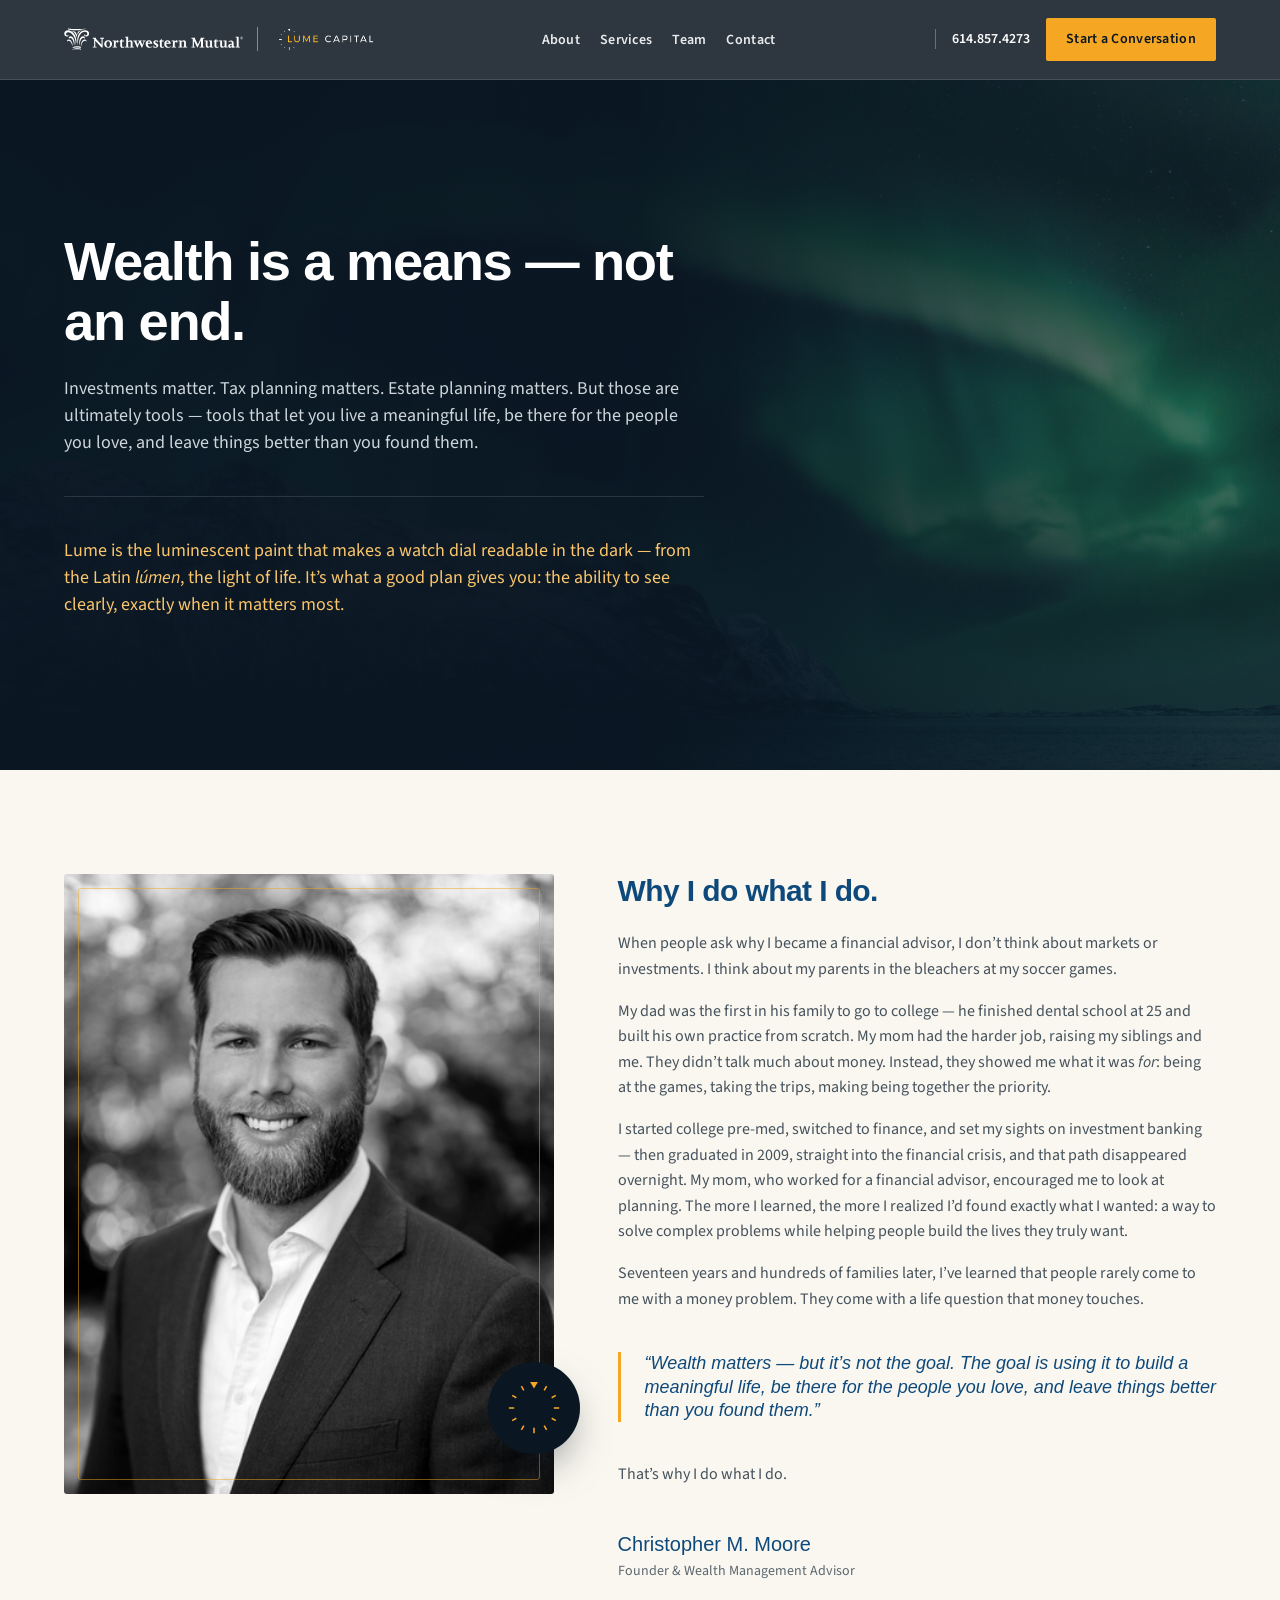
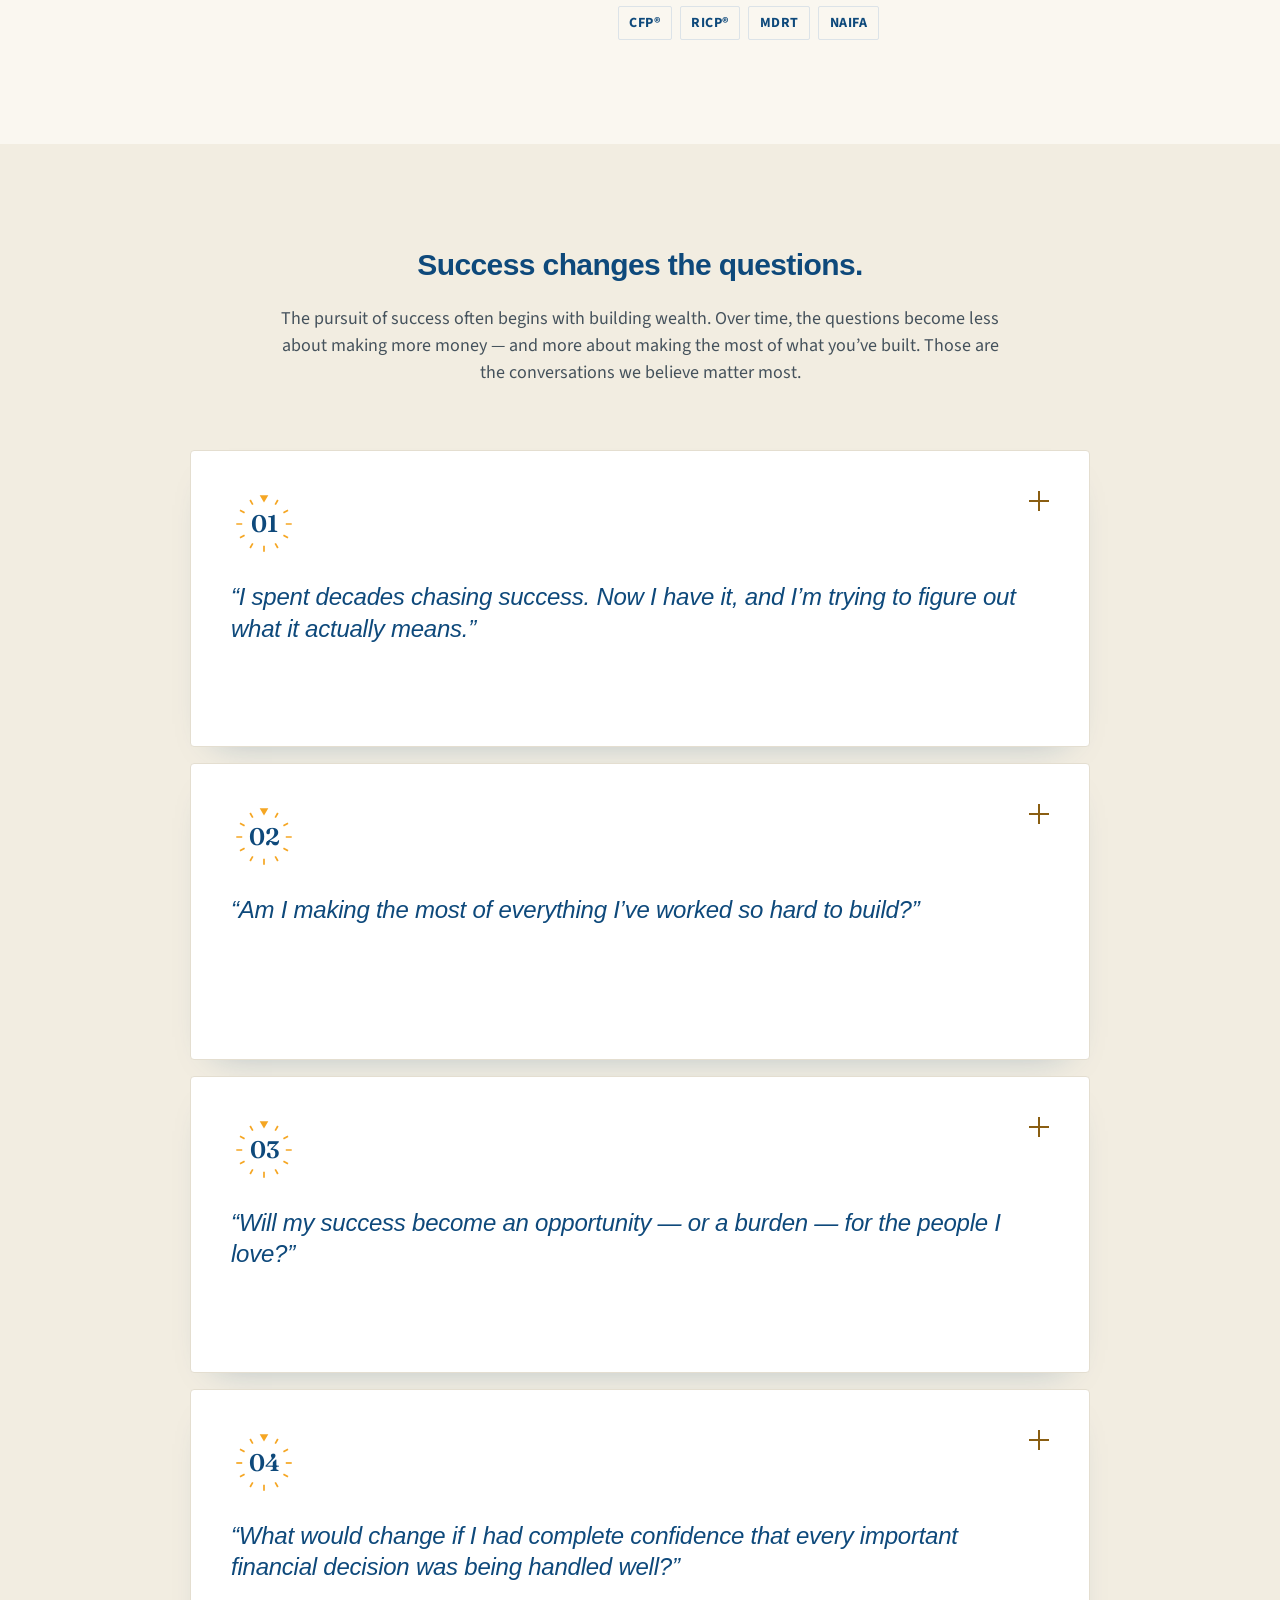
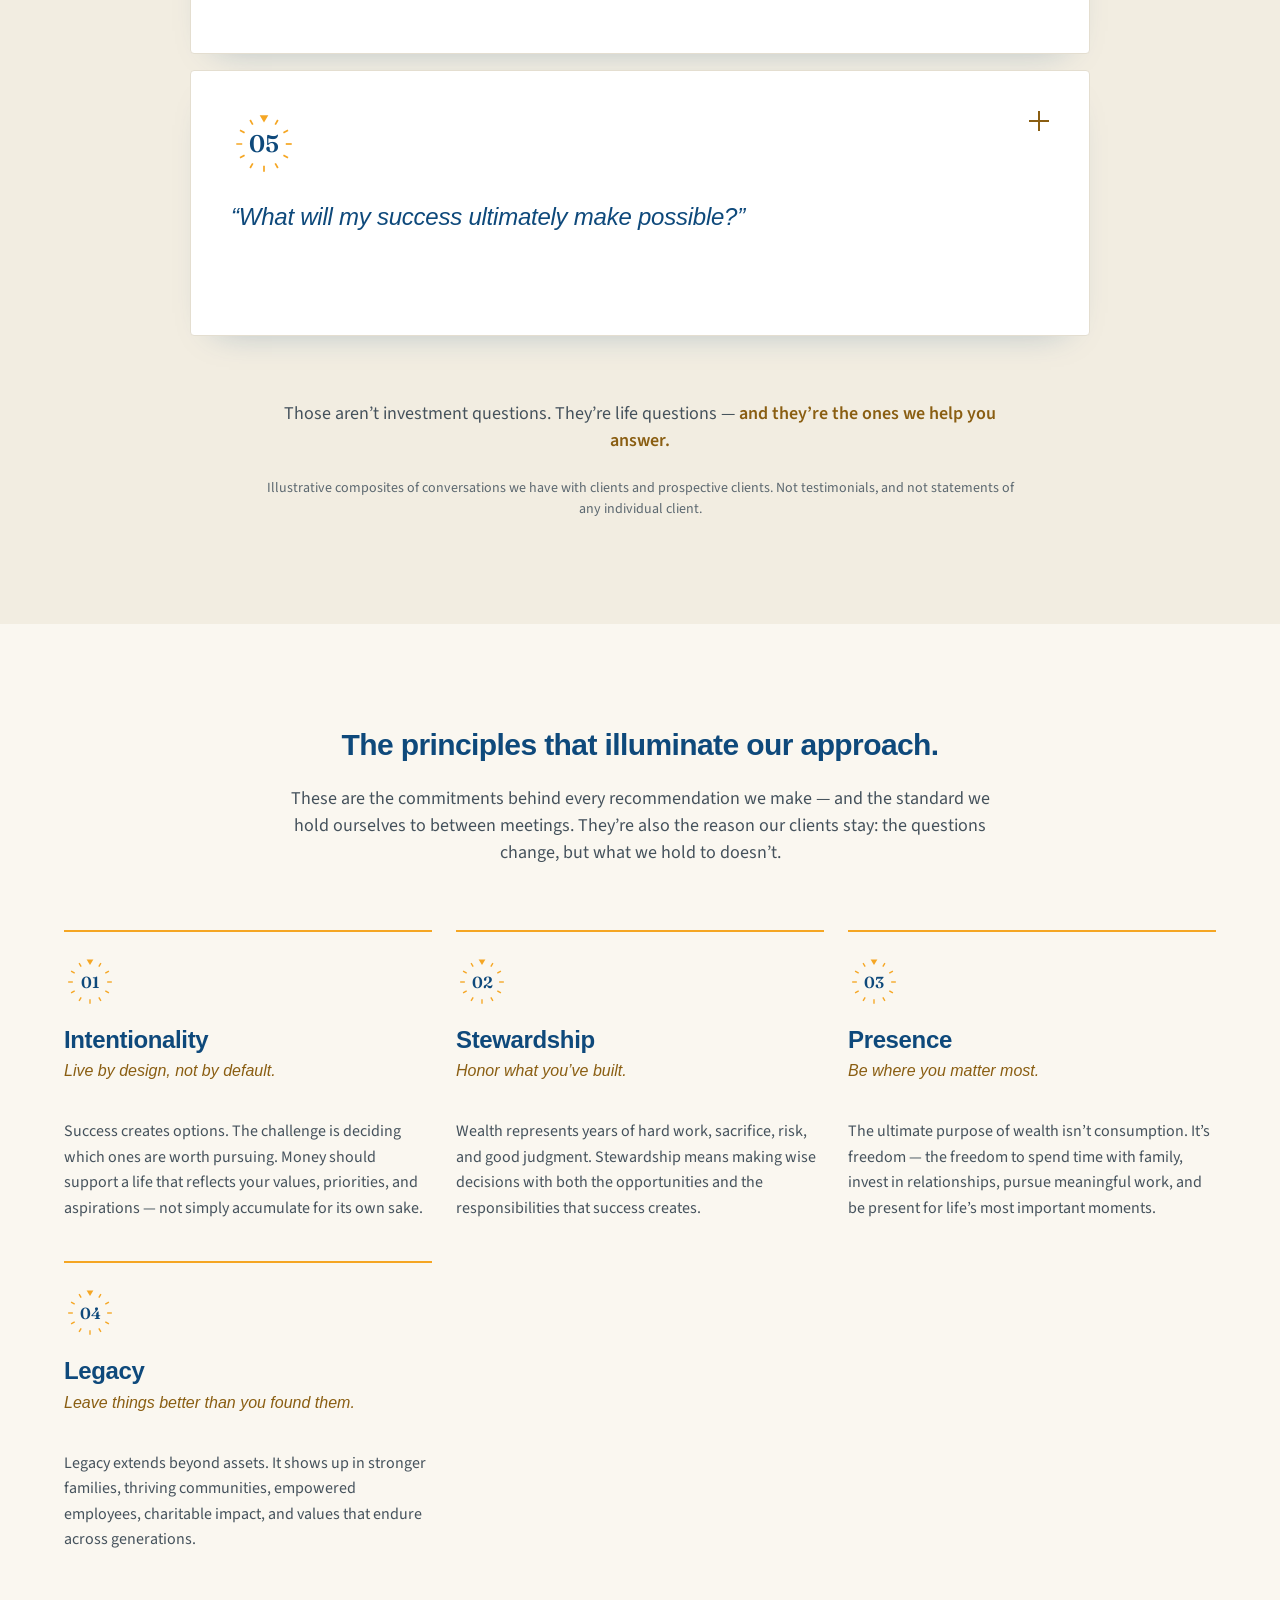
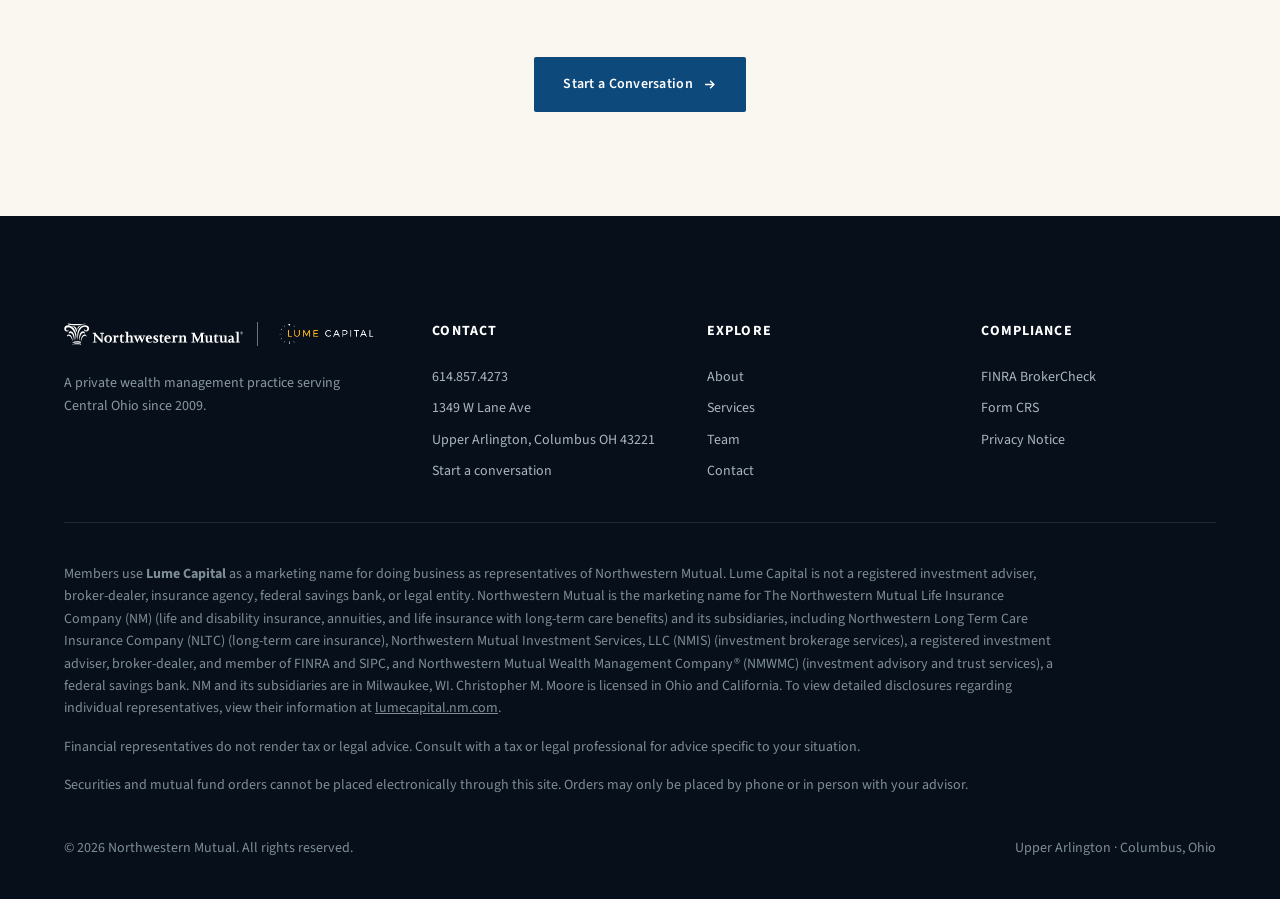
==== commit 5e2d51e9: "Redirect headline copy from counting to values The headlines were leaning on arithmetic and symmetry" ====
--- a/about.html
+++ b/about.html
@@ -200,14 +200,19 @@
     </div>
   </section>
 
-  <!-- ===================================================== THE FOUR PILLARS
+  <!-- ===================================================== THE PRINCIPLES
        TWM Multi-Item Content 7 — 3-column text, left justified. Four principles wrap
-       3 + 1; TWM has no 4-column text section. -->
+       3 + 1; TWM has no 4-column text section.
+
+       The heading deliberately does NOT count them. "Five questions. Four principles."
+       made the arithmetic the point when the commitments themselves are; the repeated
+       words below (Stewardship, Legacy) still echo the questions above — they ask, we
+       answer — which is the connection that was actually doing the work. -->
   <section id="pillars">
     <div class="container">
       <div class="section-head center">
-        <h2>Five questions. Four&nbsp;principles.</h2>
-        <p class="lead">These are the commitments behind every recommendation we make &mdash; and the standard we hold ourselves to between meetings.</p>
+        <h2>The principles that illuminate our&nbsp;approach.</h2>
+        <p class="lead">These are the commitments behind every recommendation we make &mdash; and the standard we hold ourselves to between meetings. They&rsquo;re also the reason our clients stay: the questions change, but what we hold to doesn&rsquo;t.</p>
       </div>
       <div class="pillar-grid">
         <article class="pillar">
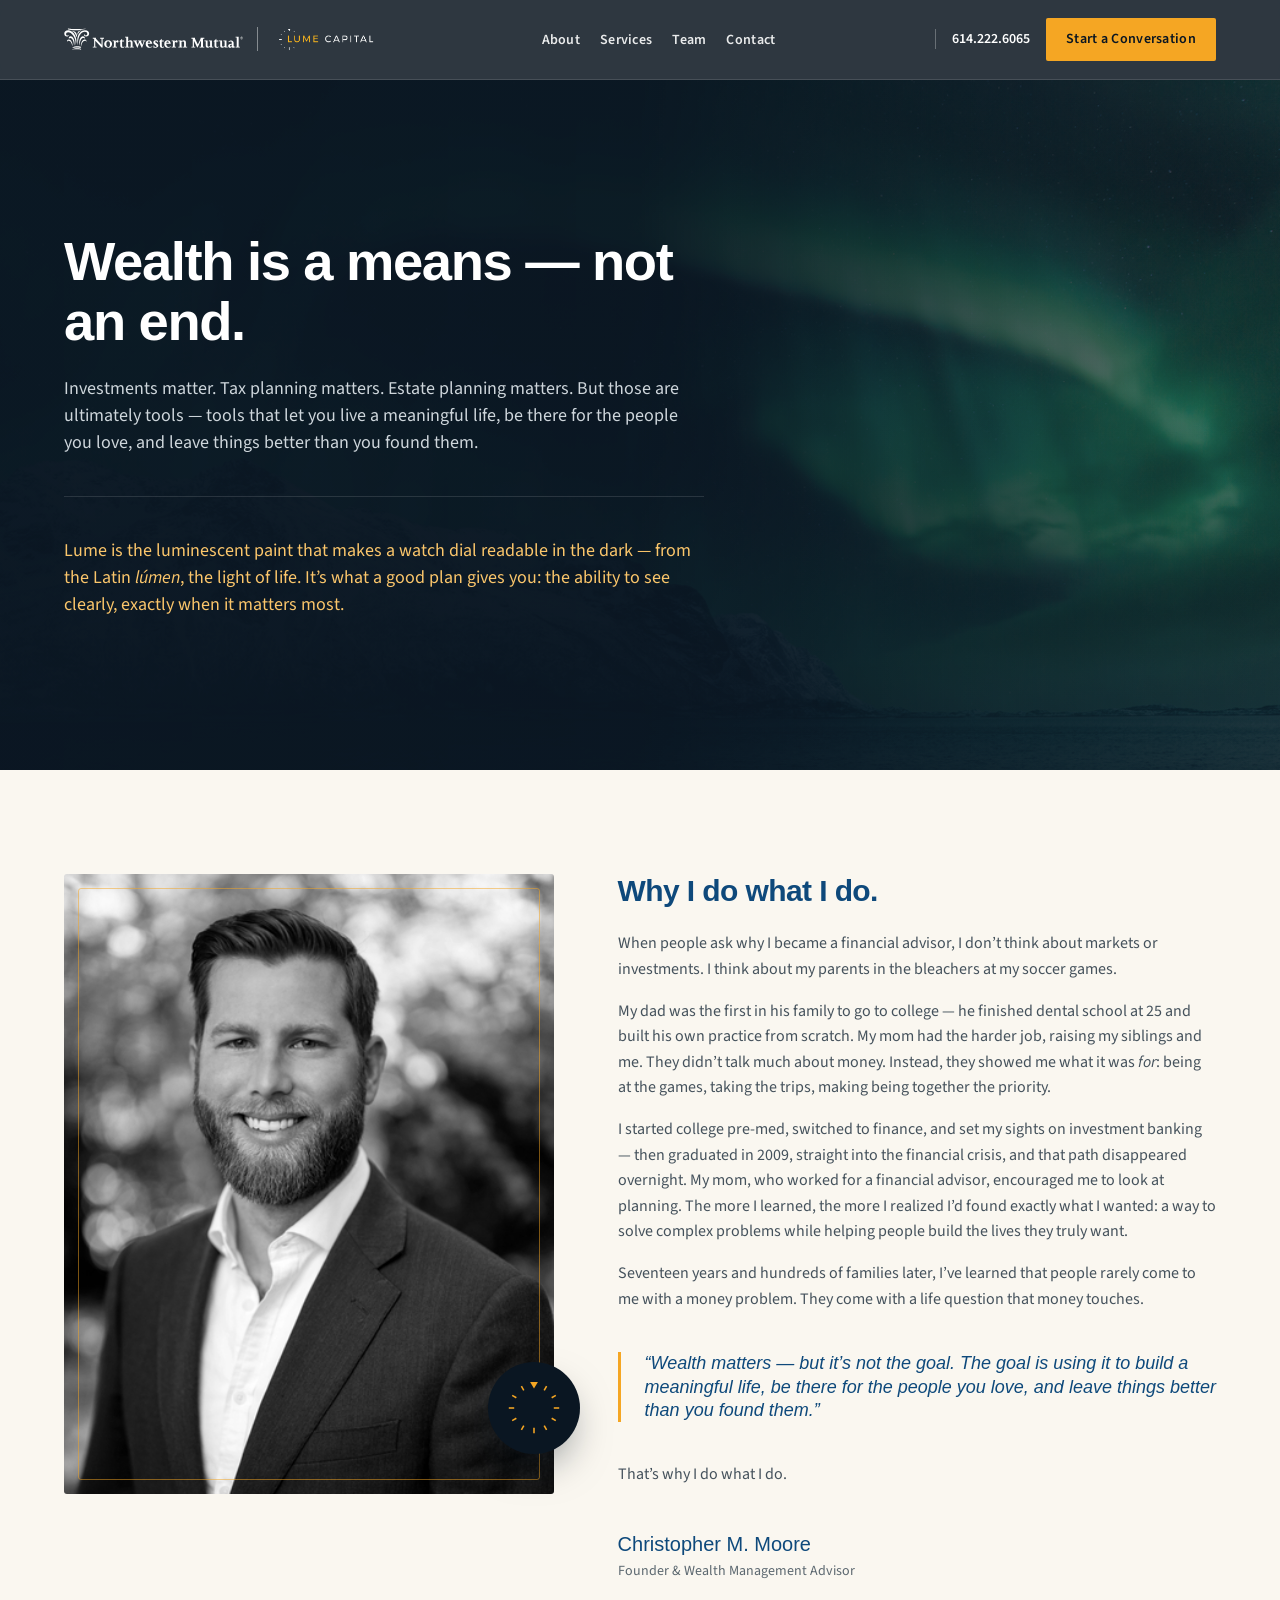
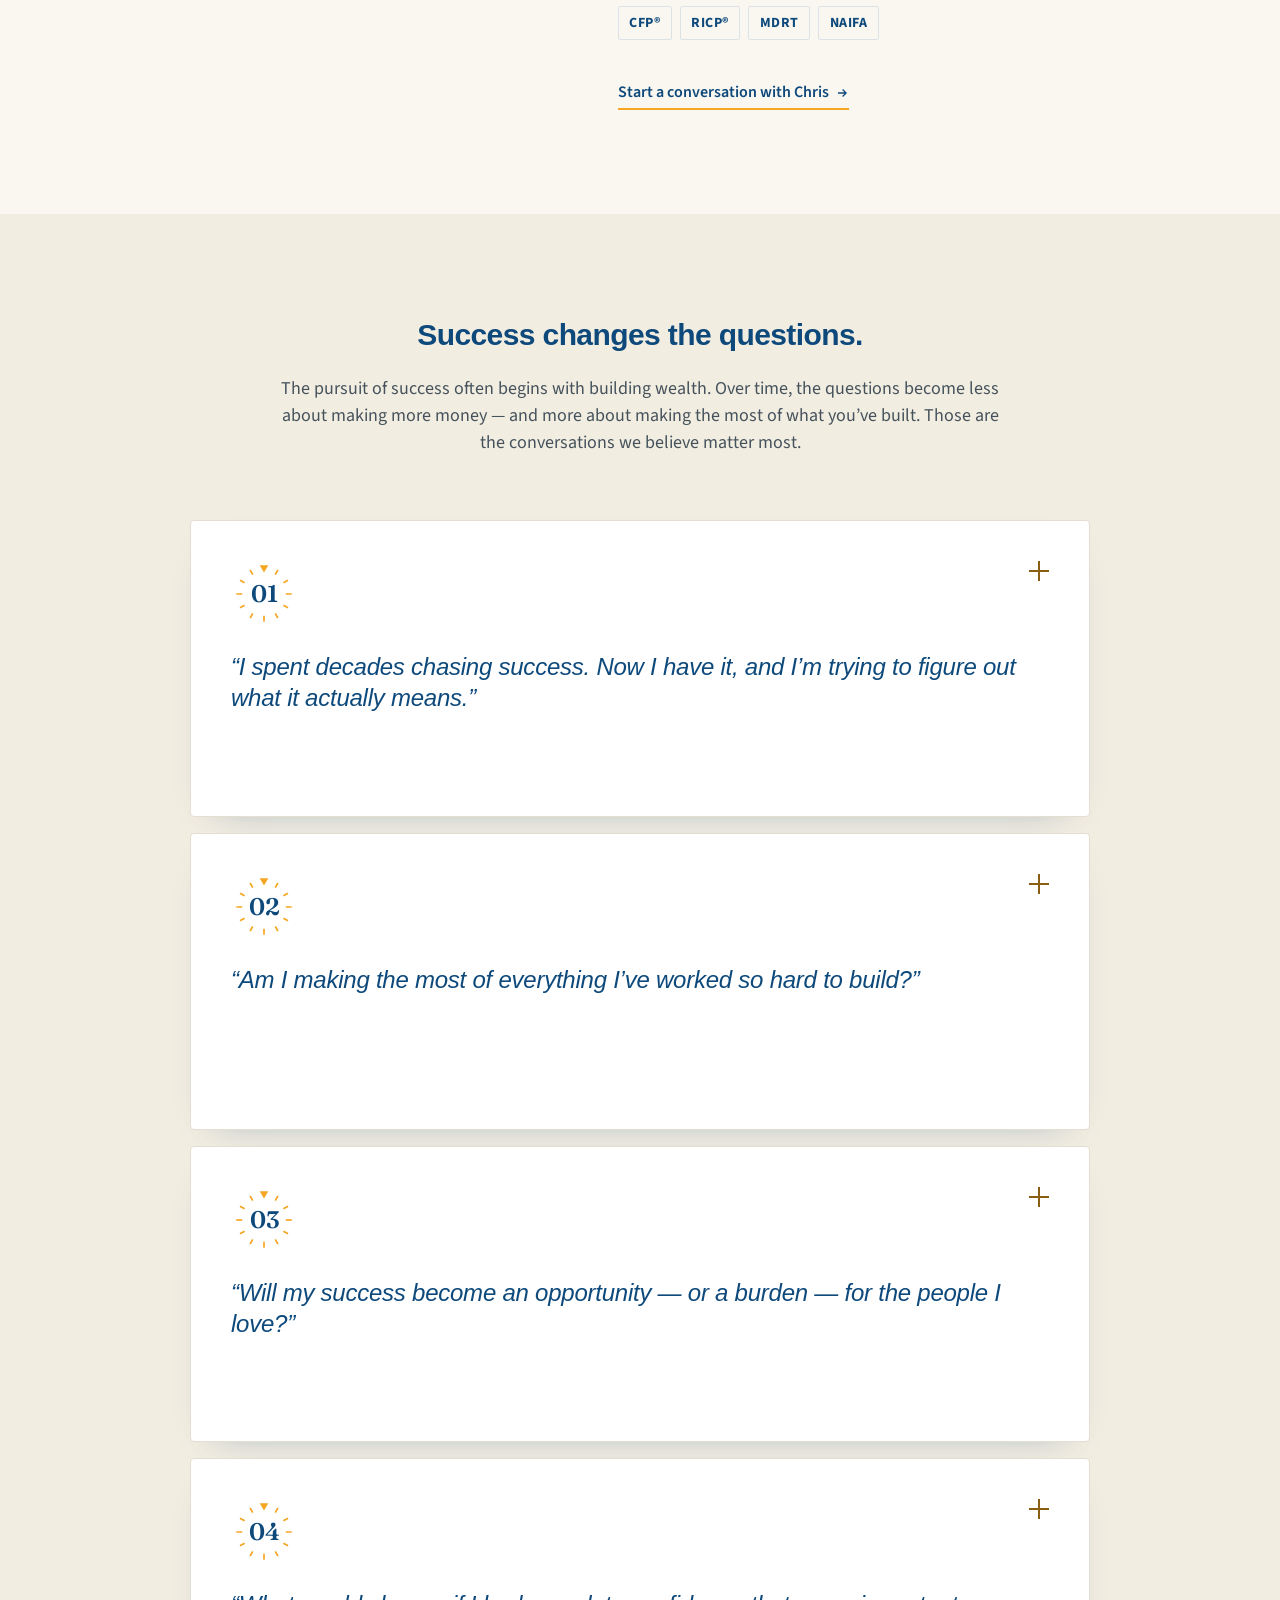
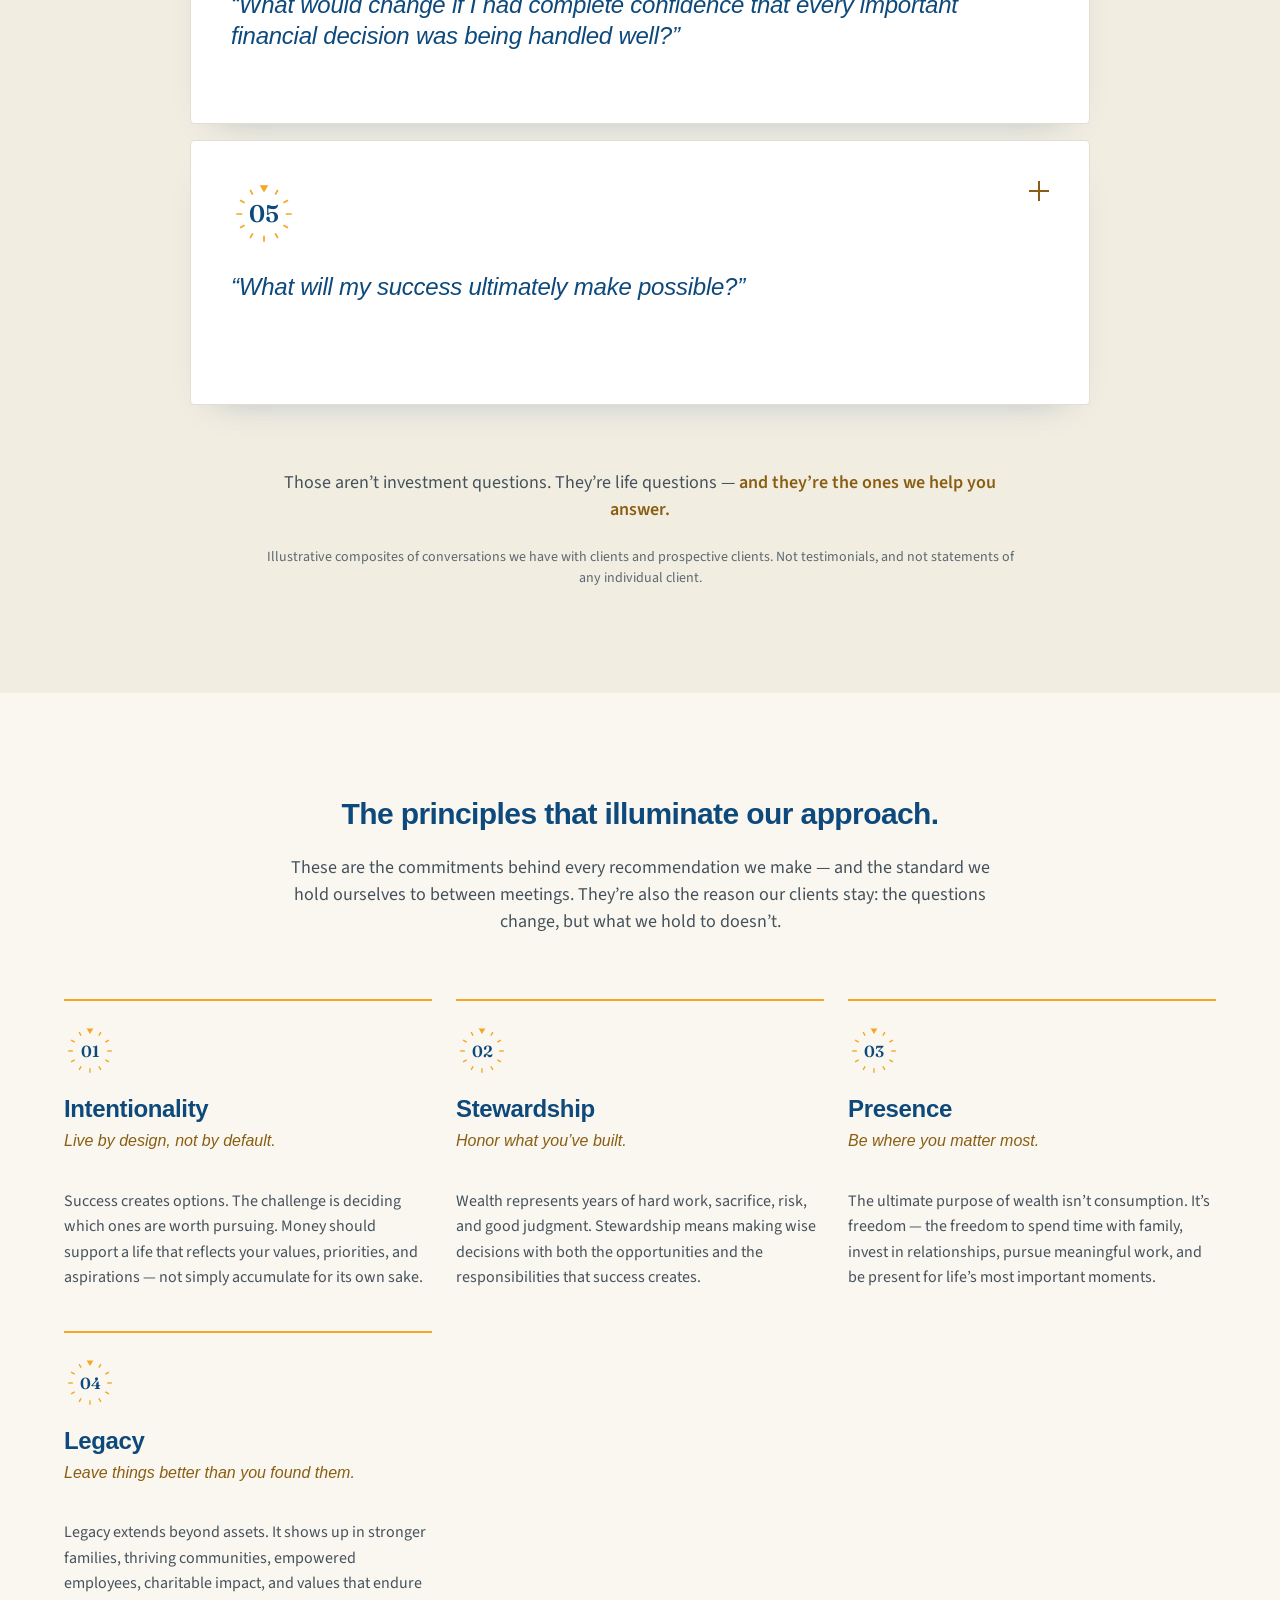
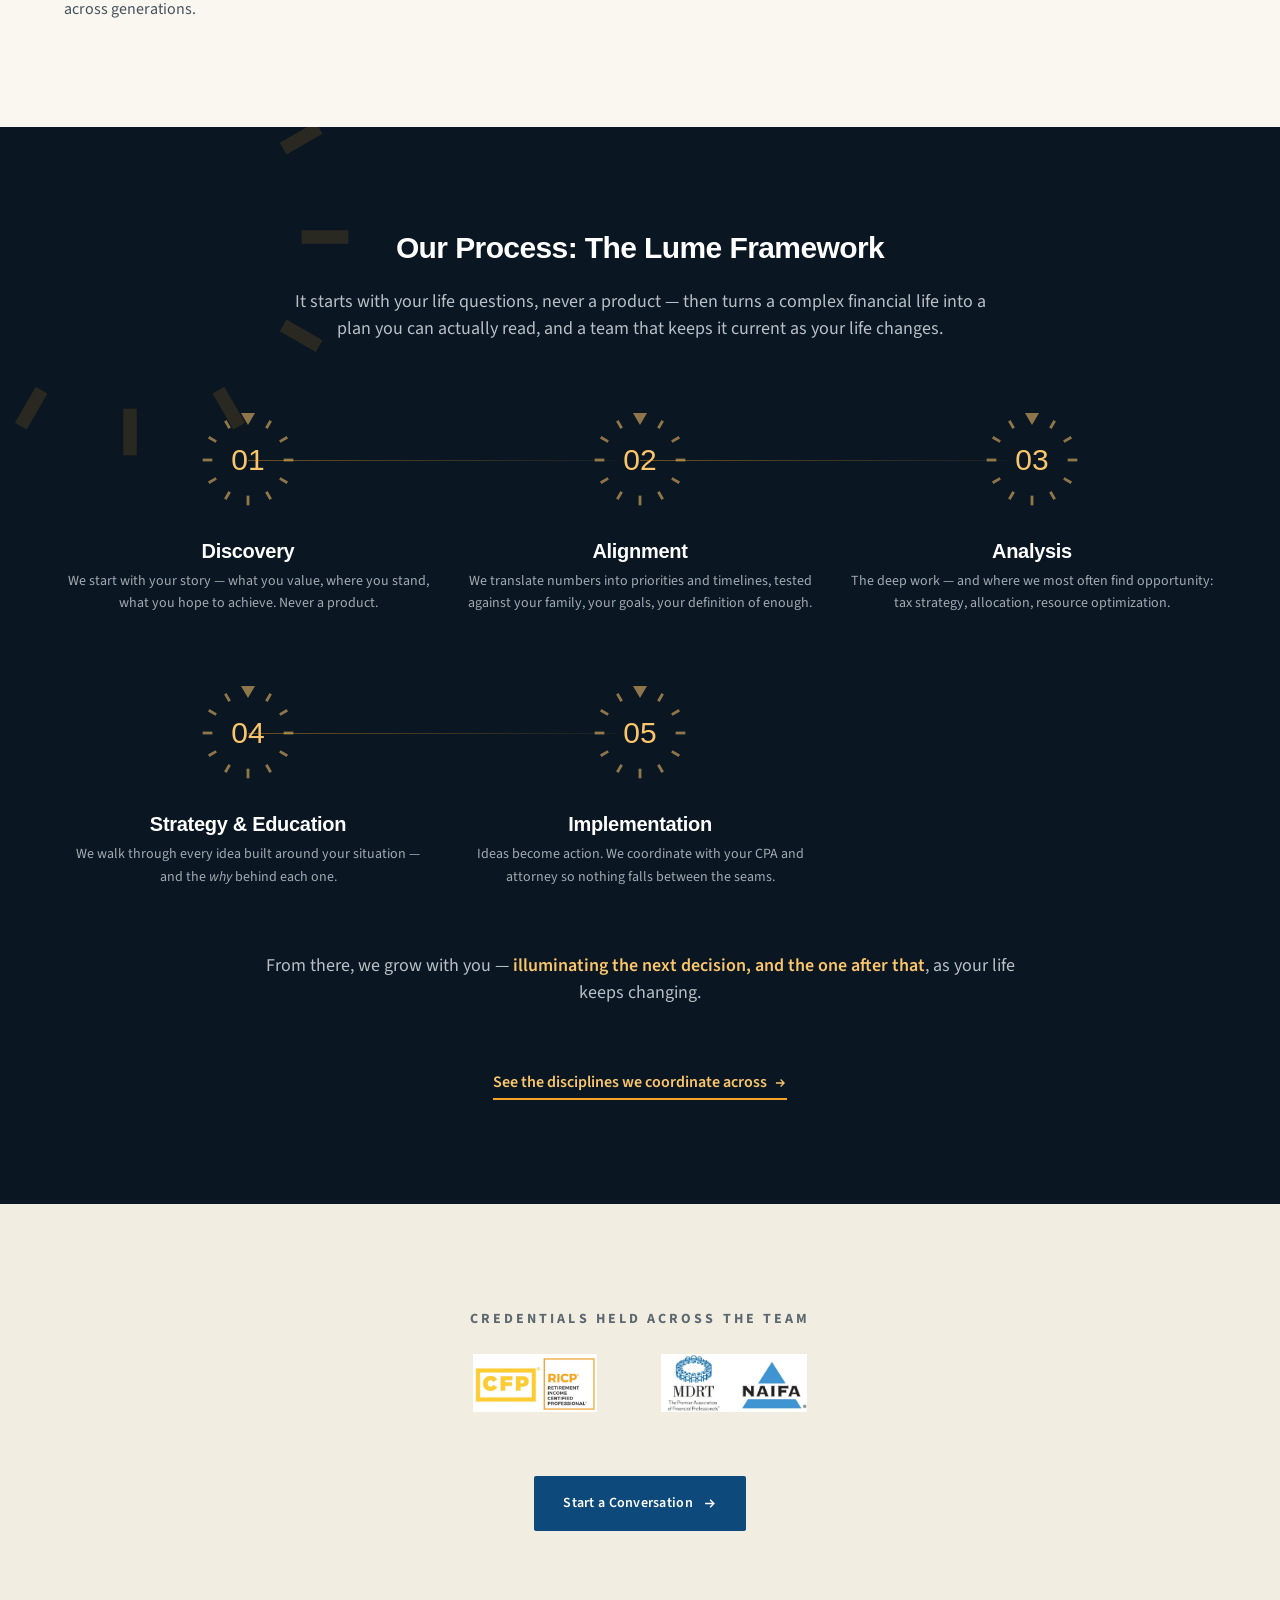
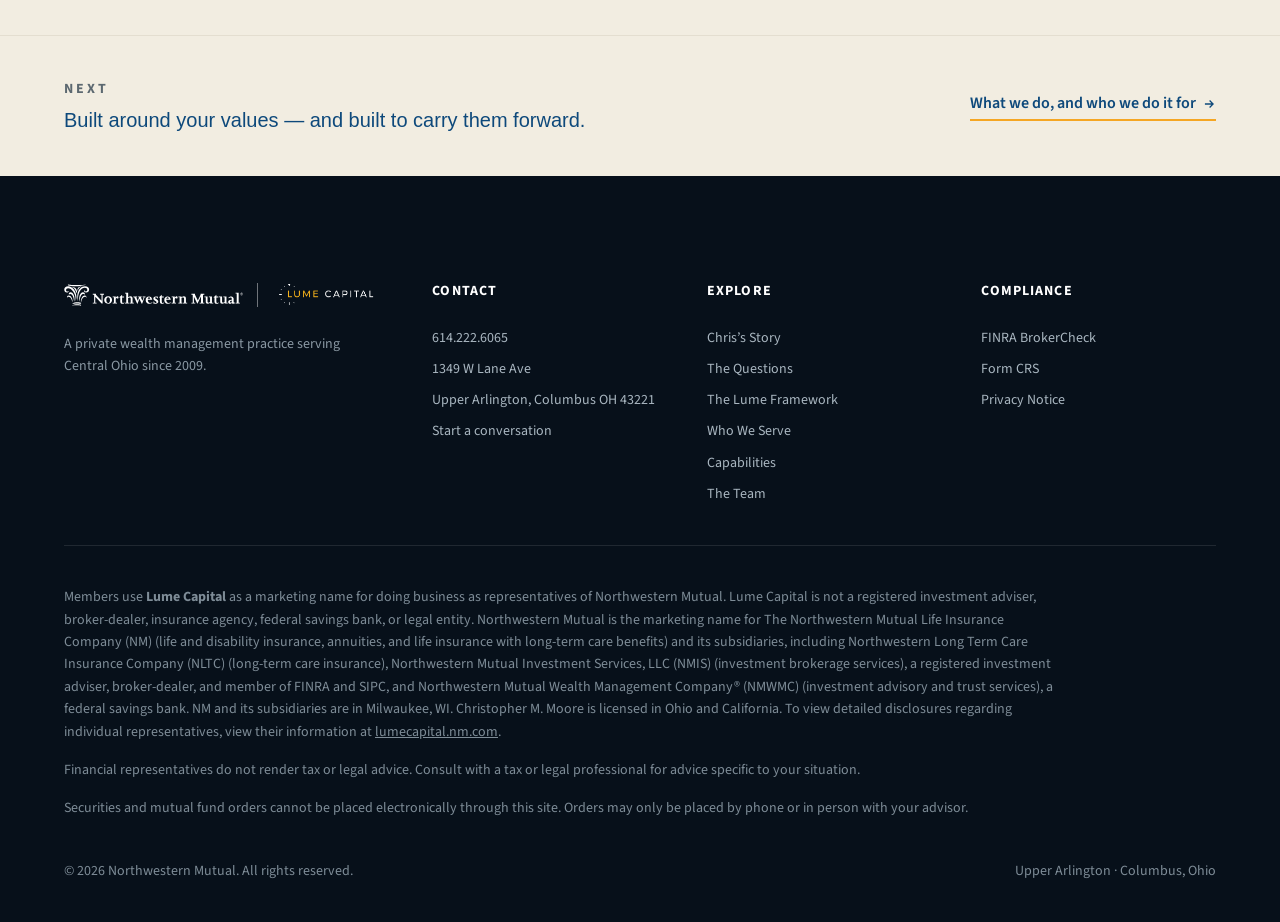
==== commit c37191d9: "Rebuild the homepage as a hub; credibility, contact depth, and internal paths The five-page split so" ====
--- a/about.html
+++ b/about.html
@@ -48,7 +48,7 @@
     </ul>
     <div class="nav-cta">
       <span class="nav-divider" aria-hidden="true"></span>
-      <a href="tel:+16148574273" class="nav-phone">614.857.4273</a>
+      <a href="tel:+16142226065" class="nav-phone">614.222.6065</a>
       <a href="contact.html" class="btn btn-gold">Start a Conversation</a>
     </div>
     <button class="hamburger" aria-label="Open menu" aria-expanded="false" aria-controls="mobileDrawer" id="hamburgerBtn">
@@ -63,7 +63,7 @@
       <li><a href="contact.html">Contact</a></li>
     </ul>
     <div class="mobile-contact">
-      <a href="tel:+16148574273" class="nav-phone">614.857.4273</a>
+      <a href="tel:+16142226065" class="nav-phone">614.222.6065</a>
       <a href="contact.html" class="btn btn-gold">Start a Conversation</a>
     </div>
   </div>
@@ -117,6 +117,13 @@
             <div class="role">Founder &amp; Wealth Management Advisor</div>
             <div class="credmarks"><span>CFP&reg;</span><span>RICP&reg;</span><span>MDRT</span><span>NAIFA</span></div>
           </div>
+          <!-- Mid-page conversion point. The reader is warmest here, having just finished
+               Chris's story, and the page runs three more sections before its next CTA. -->
+          <p style="margin-top:var(--space-lg);">
+            <a href="contact.html" class="textlink">Start a conversation with Chris
+              <svg viewBox="0 0 24 24" fill="none" stroke="currentColor" stroke-width="2.2"><path d="M5 12h14M13 6l6 6-6 6"/></svg>
+            </a>
+          </p>
         </div>
       </div>
     </div>
@@ -240,11 +247,105 @@
           <p>Legacy extends beyond assets. It shows up in stronger families, thriving communities, empowered employees, charitable impact, and values that endure across generations.</p>
         </article>
       </div>
-      <div class="blueprint-cta">
+    </div>
+  </section>
+
+  <!-- ===================================================== THE LUME FRAMEWORK
+       TWM Sequential Content 2 — timeline tiles, 3-column format. The five stages live
+       here rather than on Services because the process is how the firm works: identity,
+       not offering. The three disciplines it used to sit beside stayed on Services, where
+       scope of service belongs — they were always two separate TWM sections anyway.
+       Steps run 3-up: no TWM section renders five columns. -->
+  <section id="framework" class="ink-section blueprint">
+    <svg class="dial" style="position:absolute;top:-150px;left:-130px;width:520px;height:520px;color:rgba(245,166,35,0.13);" aria-hidden="true"><use href="#lumeDial"/></svg>
+    <div class="container" style="position:relative;z-index:1;">
+      <div class="section-head center">
+        <h2>Our Process: The Lume Framework</h2>
+        <p class="lead">It starts with your life questions, never a product &mdash; then turns a complex financial life into a plan you can actually read, and a team that keeps it current as your life changes.</p>
+      </div>
+
+      <div class="steps">
+        <div class="step">
+          <div class="step-ring">
+            <svg class="dial" aria-hidden="true"><use href="#lumeDial"/></svg>
+            <span class="step-num">01</span>
+          </div>
+          <h3>Discovery</h3>
+          <p>We start with your story &mdash; what you value, where you stand, what you hope to achieve. Never a product.</p>
+        </div>
+        <div class="step">
+          <div class="step-ring">
+            <svg class="dial" aria-hidden="true"><use href="#lumeDial"/></svg>
+            <span class="step-num">02</span>
+          </div>
+          <h3>Alignment</h3>
+          <p>We translate numbers into priorities and timelines, tested against your family, your goals, your definition of enough.</p>
+        </div>
+        <div class="step">
+          <div class="step-ring">
+            <svg class="dial" aria-hidden="true"><use href="#lumeDial"/></svg>
+            <span class="step-num">03</span>
+          </div>
+          <h3>Analysis</h3>
+          <p>The deep work &mdash; and where we most often find opportunity: tax strategy, allocation, resource optimization.</p>
+        </div>
+        <div class="step">
+          <div class="step-ring">
+            <svg class="dial" aria-hidden="true"><use href="#lumeDial"/></svg>
+            <span class="step-num">04</span>
+          </div>
+          <h3>Strategy &amp; Education</h3>
+          <p>We walk through every idea built around your situation &mdash; and the <em>why</em> behind each one.</p>
+        </div>
+        <div class="step">
+          <div class="step-ring">
+            <svg class="dial" aria-hidden="true"><use href="#lumeDial"/></svg>
+            <span class="step-num">05</span>
+          </div>
+          <h3>Implementation</h3>
+          <p>Ideas become action. We coordinate with your CPA and attorney so nothing falls between the seams.</p>
+        </div>
+      </div>
+
+      <p class="fw-cadence">From there, we grow with you &mdash; <b>illuminating the next decision, and the one after that</b>, as your life keeps changing.</p>
+
+      <div class="band-more on-ink">
+        <a href="services.html#coordinate" class="textlink">See the disciplines we coordinate across
+          <svg viewBox="0 0 24 24" fill="none" stroke="currentColor" stroke-width="2.2"><path d="M5 12h14M13 6l6 6-6 6"/></svg>
+        </a>
+      </div>
+    </div>
+  </section>
+
+  <!-- ===================================================== CREDENTIALS, COMPACT
+       Credential marks only. The Forbes badges and their SHOOK disclosure live on the
+       homepage — repeating the same two awards on every page reads as insecurity, and
+       the disclosure has to travel with any page that makes the claim. -->
+  <section id="credentials" style="background:var(--paper-2);">
+    <div class="container">
+      <p class="badge-row-label">Credentials held across the team</p>
+      <div class="badge-row" style="padding-top:var(--space-md);padding-bottom:0;">
+        <img src="CFP-logo.jpeg" alt="CFP Certified Financial Planner and RICP Retirement Income Certified Professional certification marks">
+        <img src="MDRT-logo.jpeg" alt="MDRT and NAIFA membership marks">
+      </div>
+      <div class="blueprint-cta" style="margin-top:var(--space-xl);">
         <a href="contact.html" class="btn btn-navy">Start a Conversation
           <svg viewBox="0 0 24 24" fill="none" stroke="currentColor" stroke-width="2.2"><path d="M5 12h14M13 6l6 6-6 6"/></svg>
         </a>
       </div>
+    </div>
+  </section>
+
+  <!-- ===================================================== ONWARD PATH -->
+  <section class="next-step" style="padding:0;">
+    <div class="container">
+      <div>
+        <span class="ns-label">Next</span>
+        <div class="ns-title">Built around your values &mdash; and built to carry them forward.</div>
+      </div>
+      <a href="services.html" class="textlink">What we do, and who we do it for
+        <svg viewBox="0 0 24 24" fill="none" stroke="currentColor" stroke-width="2.2"><path d="M5 12h14M13 6l6 6-6 6"/></svg>
+      </a>
     </div>
   </section>
 
@@ -264,7 +365,7 @@
       <div class="footer-col">
         <h5>Contact</h5>
         <ul>
-          <li><a href="tel:+16148574273">614.857.4273</a></li>
+          <li><a href="tel:+16142226065">614.222.6065</a></li>
           <li>1349 W Lane Ave</li>
           <li>Upper Arlington, Columbus OH 43221</li>
           <li><a href="contact.html">Start a conversation</a></li>
@@ -273,10 +374,12 @@
       <div class="footer-col">
         <h5>Explore</h5>
         <ul>
-          <li><a href="about.html">About</a></li>
-          <li><a href="services.html">Services</a></li>
-          <li><a href="team.html">Team</a></li>
-          <li><a href="contact.html">Contact</a></li>
+          <li><a href="about.html">Chris&rsquo;s Story</a></li>
+          <li><a href="about.html#questions">The Questions</a></li>
+          <li><a href="about.html#framework">The Lume Framework</a></li>
+          <li><a href="services.html#serve">Who We Serve</a></li>
+          <li><a href="services.html#capabilities">Capabilities</a></li>
+          <li><a href="team.html">The Team</a></li>
         </ul>
       </div>
       <div class="footer-col">
--- a/lume.css
+++ b/lume.css
@@ -313,6 +313,43 @@
      second CTA can return without restyling, if TWM turns out to allow it. */
   .hero-cta-row { display: flex; align-items: center; gap: var(--space-md); flex-wrap: wrap; }
 
+  /* ============================================================= HOMEPAGE HUB PIECES
+     The homepage previews each interior page rather than relying on nav to reach them.
+     These are compact variants of components that live in full form on an interior page
+     — no new components, so the two versions can't drift apart. */
+
+  /* Who We Serve, truncated: heading + one line, bullet lists dropped. */
+  .serve-grid.is-compact { grid-template-columns: repeat(2, 1fr); }
+  .serve-grid.is-compact .serve-card { padding: var(--space-lg) clamp(1.25rem, 2.5vw, var(--space-lg)); }
+  .serve-grid.is-compact .serve-card p { font-size: var(--text-small); }
+
+  /* Framework, condensed: stage name + one line, no connecting hairline. */
+  .steps.is-compact { grid-template-columns: repeat(5, 1fr); gap: var(--space-md); }
+  .steps.is-compact .step-ring { width: 68px; height: 68px; margin-bottom: 0.85rem; }
+  .steps.is-compact .step-ring .dial { width: 68px; height: 68px; }
+  .steps.is-compact .step-ring .step-num { font-size: var(--text-h4); }
+  .steps.is-compact .step h3 { font-size: var(--text-body); }
+  .steps.is-compact .step p { font-size: var(--text-small); }
+  .steps.is-compact .step::after { display: none; }
+
+  /* Band-level link-out. Deliberately a text link, not a button: these are navigational,
+     and buttons here would compete with the page's one real conversion CTA. */
+  .band-more { text-align: center; margin-top: var(--space-xl); }
+  .band-more.on-ink .textlink { color: var(--gold-soft); border-color: var(--gold); }
+
+  /* Onward path at the foot of each interior page, so pages don't dead-end. */
+  .next-step { border-top: 1px solid var(--line); background: var(--paper-2); }
+  .next-step .container {
+    display: flex; align-items: center; justify-content: space-between;
+    gap: var(--space-md); flex-wrap: wrap;
+    padding-top: var(--space-lg); padding-bottom: var(--space-lg);
+  }
+  .next-step .ns-label {
+    font-size: var(--text-small); letter-spacing: var(--tracking-wider);
+    text-transform: uppercase; color: var(--slate-muted); font-weight: 700;
+  }
+  .next-step .ns-title { font-family: var(--sans-display); font-size: var(--text-h4); color: var(--navy); margin-top: 0.2rem; }
+
   /* ============================================================= PAGE HEADER
      Services / Team / Contact open on a solid-colour band rather than a photograph —
      the Banner Text 1 pattern (background colour required, background image optional).
@@ -628,16 +665,68 @@
   .team-role { font-size: var(--text-small); color: var(--gold-deep); font-weight: 600; letter-spacing: 0.03em; text-transform: uppercase; margin: 0.2rem 0 0.6rem; }
   .team-note { font-size: var(--text-small); color: var(--slate); font-style: italic; }
 
-  /* ============================================================= RECOGNITION / COMMUNITY */
-  .rec-strip { display: flex; gap: var(--space-md); flex-wrap: wrap; justify-content: center; margin-top: var(--space-lg); }
-  .rec-pill {
-    background: var(--surface); border: 1px solid var(--line); border-radius: 2px;
-    padding: 0.85rem 1.4rem; font-size: var(--text-small); font-weight: 600; color: var(--navy);
-    display: inline-flex; align-items: center; gap: 0.6rem;
-  }
-  .rec-pill svg { width: 16px; height: 16px; color: var(--gold); }
+  /* --- Team card contact + bio (Team page only) -------------------------------------
+     TWM lists "Contact Info (office, mobile, email, social media)" and a "Contact Me"
+     CTA as standard optional Team elements, so this is what the section is built for.
+     The bio uses native <details> — the same pattern as the questions accordion, so it
+     needs no JavaScript and stays keyboard-accessible. TWM's Team 3 renders bios in a
+     modal instead; identical content model, different presentation. */
+  .team-contact {
+    margin-top: var(--space-md); padding-top: var(--space-sm);
+    border-top: 1px solid var(--line);
+    display: flex; flex-direction: column; gap: 0.3rem;
+    font-size: var(--text-small);
+  }
+  .team-contact a { color: var(--navy); font-weight: 600; display: inline-flex; align-items: center; gap: 0.45rem; }
+  .team-contact a:hover { color: var(--gold-deep); }
+  .team-contact svg { width: 13px; height: 13px; flex: none; }
+  .team-bio { border-top: 1px solid var(--line); }
+  .team-bio > summary {
+    list-style: none; cursor: pointer; padding: 0.8rem var(--space-md);
+    display: flex; align-items: center; justify-content: space-between; gap: 0.6rem;
+    font-size: var(--text-small); font-weight: 600; color: var(--navy);
+  }
+  .team-bio > summary::-webkit-details-marker { display: none; }
+  .team-bio > summary:hover { color: var(--gold-deep); }
+  .team-bio > summary::after {
+    content: ""; width: 8px; height: 8px; flex: none;
+    border-right: 2px solid currentColor; border-bottom: 2px solid currentColor;
+    transform: rotate(45deg) translate(-2px,-2px); transition: transform .2s ease;
+  }
+  .team-bio[open] > summary::after { transform: rotate(-135deg) translate(-2px,-2px); }
+  .team-bio-body { padding: 0 var(--space-md) var(--space-md); }
+  .team-bio-body p { font-size: var(--text-small); color: var(--slate); }
+  .team-bio-body p + p { margin-top: 0.6rem; }
+  .team-bio-body .lic {
+    margin-top: 0.75rem; padding-top: 0.6rem; border-top: 1px solid var(--line);
+    font-size: var(--text-small); color: var(--slate-muted);
+  }
+
+  /* ============================================================= RECOGNITION / COMMUNITY
+     The awards were previously text pills carrying a gold star WE drew. That was the
+     problem: third-party validation only converts when it reads as third-party, and a
+     self-drawn star reads as a self-awarded ribbon. These are the licensed Forbes/SHOOK
+     badges instead, which also carry "USED WITH PERMISSION" and so do visible compliance
+     work. They are black tiles with red/green accents — loud against warm bone — so they
+     sit on their own white shelf at restrained size rather than inline in the copy. */
+  .badge-shelf {
+    display: flex; justify-content: center; align-items: flex-start; gap: clamp(1.5rem, 4vw, 3.25rem);
+    flex-wrap: wrap; background: var(--surface); border: 1px solid var(--line); border-radius: 3px;
+    padding: clamp(1.75rem, 4vw, var(--space-xl)); margin-top: var(--space-lg);
+  }
+  .badge-shelf img { width: clamp(124px, 15vw, 158px); height: auto; display: block; }
+  .badge-shelf figure { margin: 0; max-width: 200px; text-align: center; }
+  .badge-shelf figcaption {
+    margin-top: 0.85rem; font-size: var(--text-small); line-height: var(--leading-normal);
+    color: var(--slate); font-weight: 600;
+  }
+  /* Credentials, not awards — a quieter row, kept separate so neither dilutes the other. */
   .badge-row { display: flex; align-items: center; justify-content: center; gap: var(--space-xl); flex-wrap: wrap; padding: var(--space-xl) 0 var(--space-sm); }
   .badge-row img { height: 58px; width: auto; object-fit: contain; }
+  .badge-row-label {
+    text-align: center; font-size: var(--text-small); letter-spacing: var(--tracking-wider);
+    text-transform: uppercase; color: var(--slate-muted); font-weight: 700;
+  }
   .disclosure { font-size: var(--text-small); color: var(--slate-muted); max-width: 820px; margin: var(--space-md) auto 0; text-align: center; line-height: var(--leading-normal); }
 
   .community-grid { display: grid; grid-template-columns: 1fr 1fr; gap: var(--space-md); margin-top: var(--space-2xl); }
@@ -723,6 +812,11 @@
         radial-gradient(58% 52% at 14% 106%, rgba(245,166,35,0.16) 0%, rgba(10,22,34,0) 62%);
     }
     .believe-copy { max-width: none; }
+    /* Homepage hub pieces collapse a step earlier than their full-page counterparts,
+       since each is already a condensed preview and has less to give. */
+    .steps.is-compact { grid-template-columns: repeat(3, 1fr); gap: var(--space-lg) var(--space-md); }
+    .badge-shelf { gap: var(--space-lg); }
+    .next-step .container { flex-direction: column; align-items: flex-start; }
     /* Same story in the hero: the copy now fills the width, so the side-lit ramp stops
        protecting it. Go vertical and push the aurora further right, behind the dial. */
     .hero-photo { object-position: 78% 40%; }
@@ -738,6 +832,8 @@
   }
   @media (max-width: 620px) {
     .serve-grid, .cap-grid, .community-grid, .team-grid, .form-grid, .steps, .pillar-grid { grid-template-columns: 1fr; }
+    .serve-grid.is-compact { grid-template-columns: 1fr; }
+    .steps.is-compact { grid-template-columns: 1fr 1fr; }
     /* Single column — nothing left to align against, so stop reserving the second line. */
     .p-imperative { min-height: 0; }
     /* Trust line: stacked and centered. Lives in the proof band now, not the hero. */
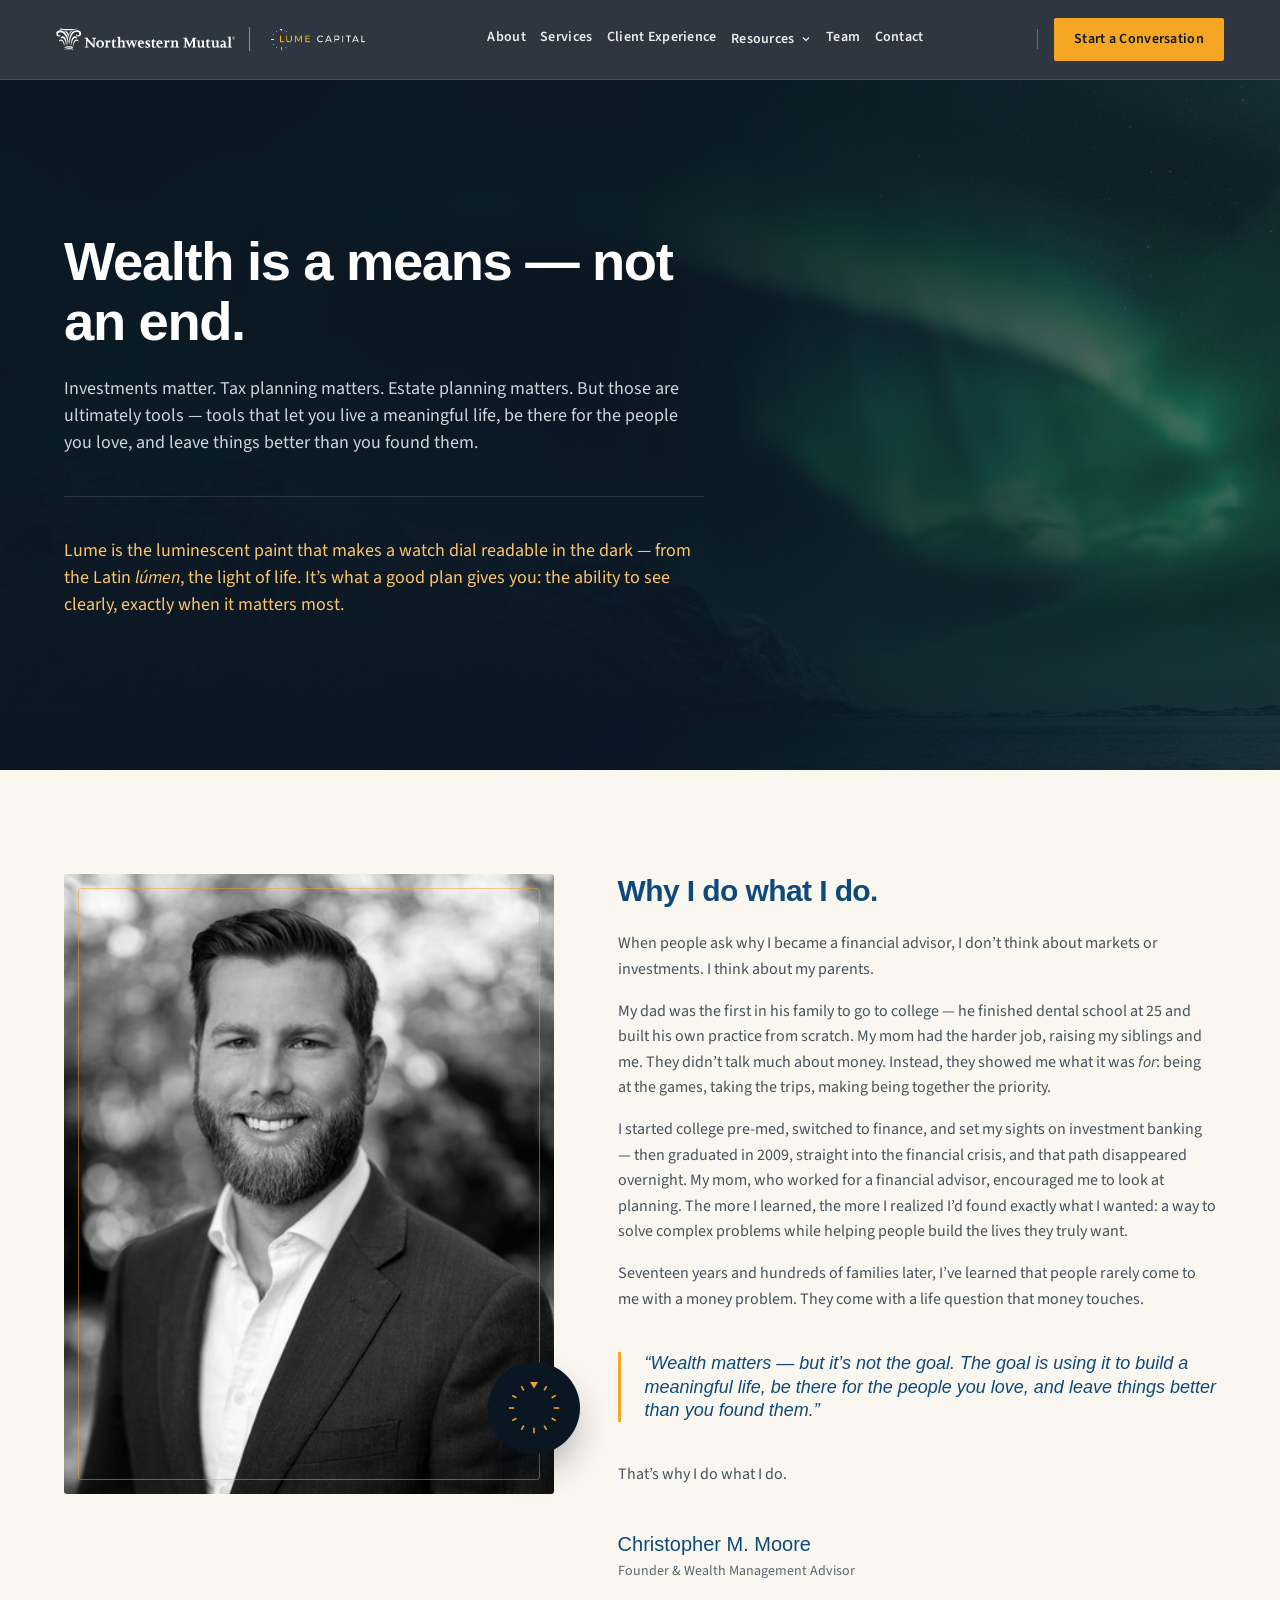
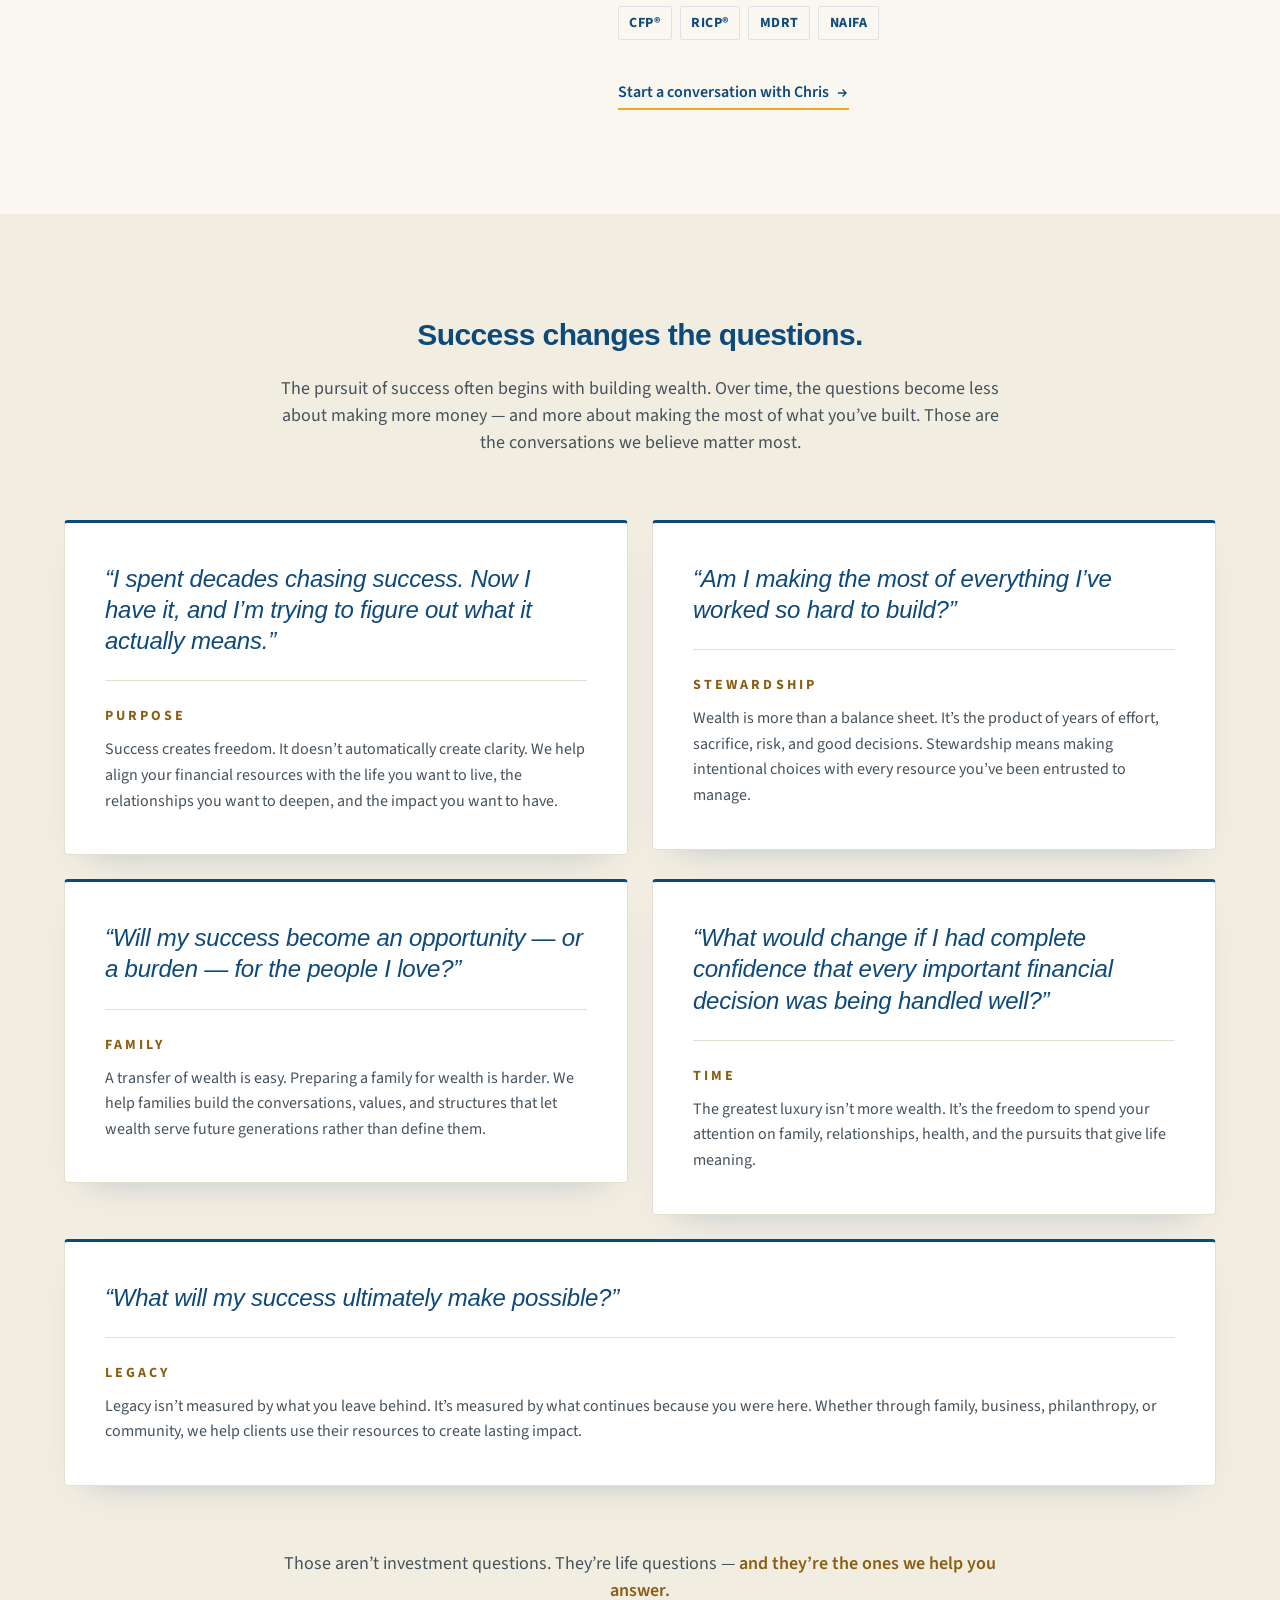
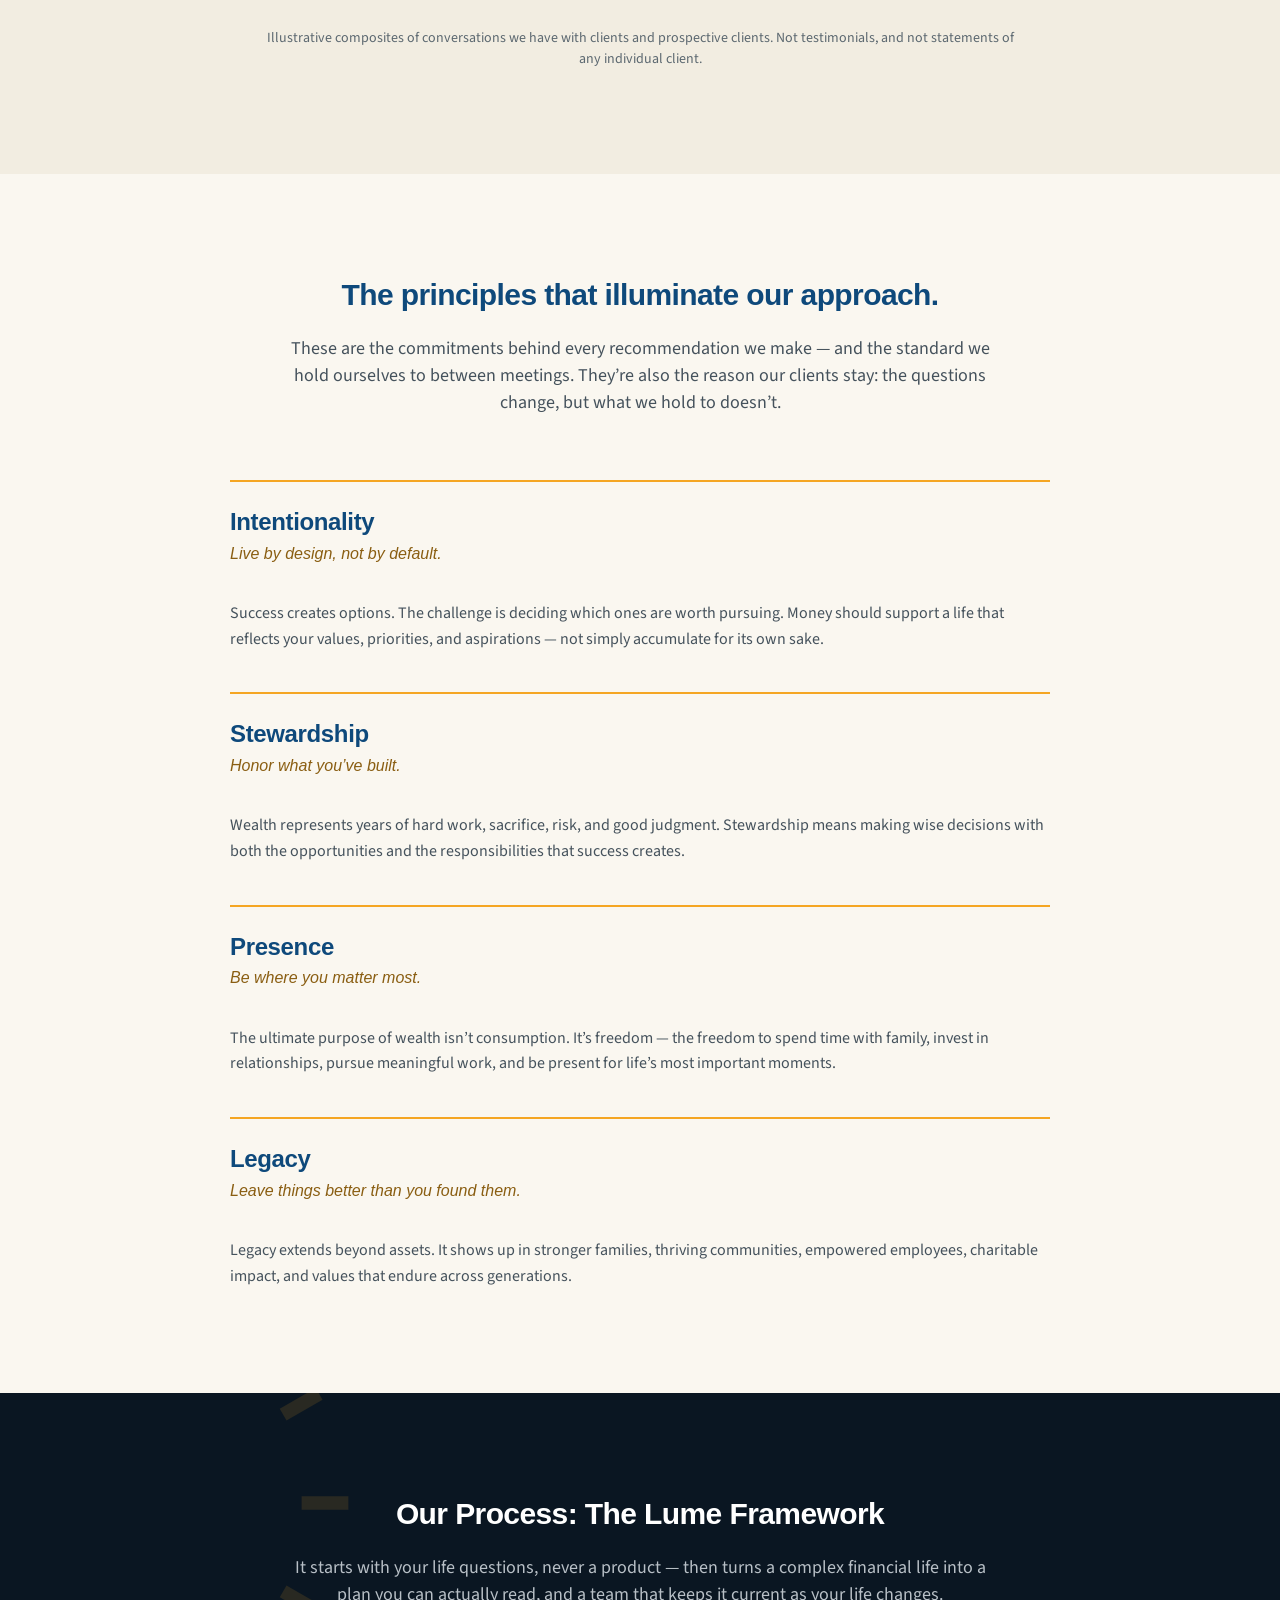
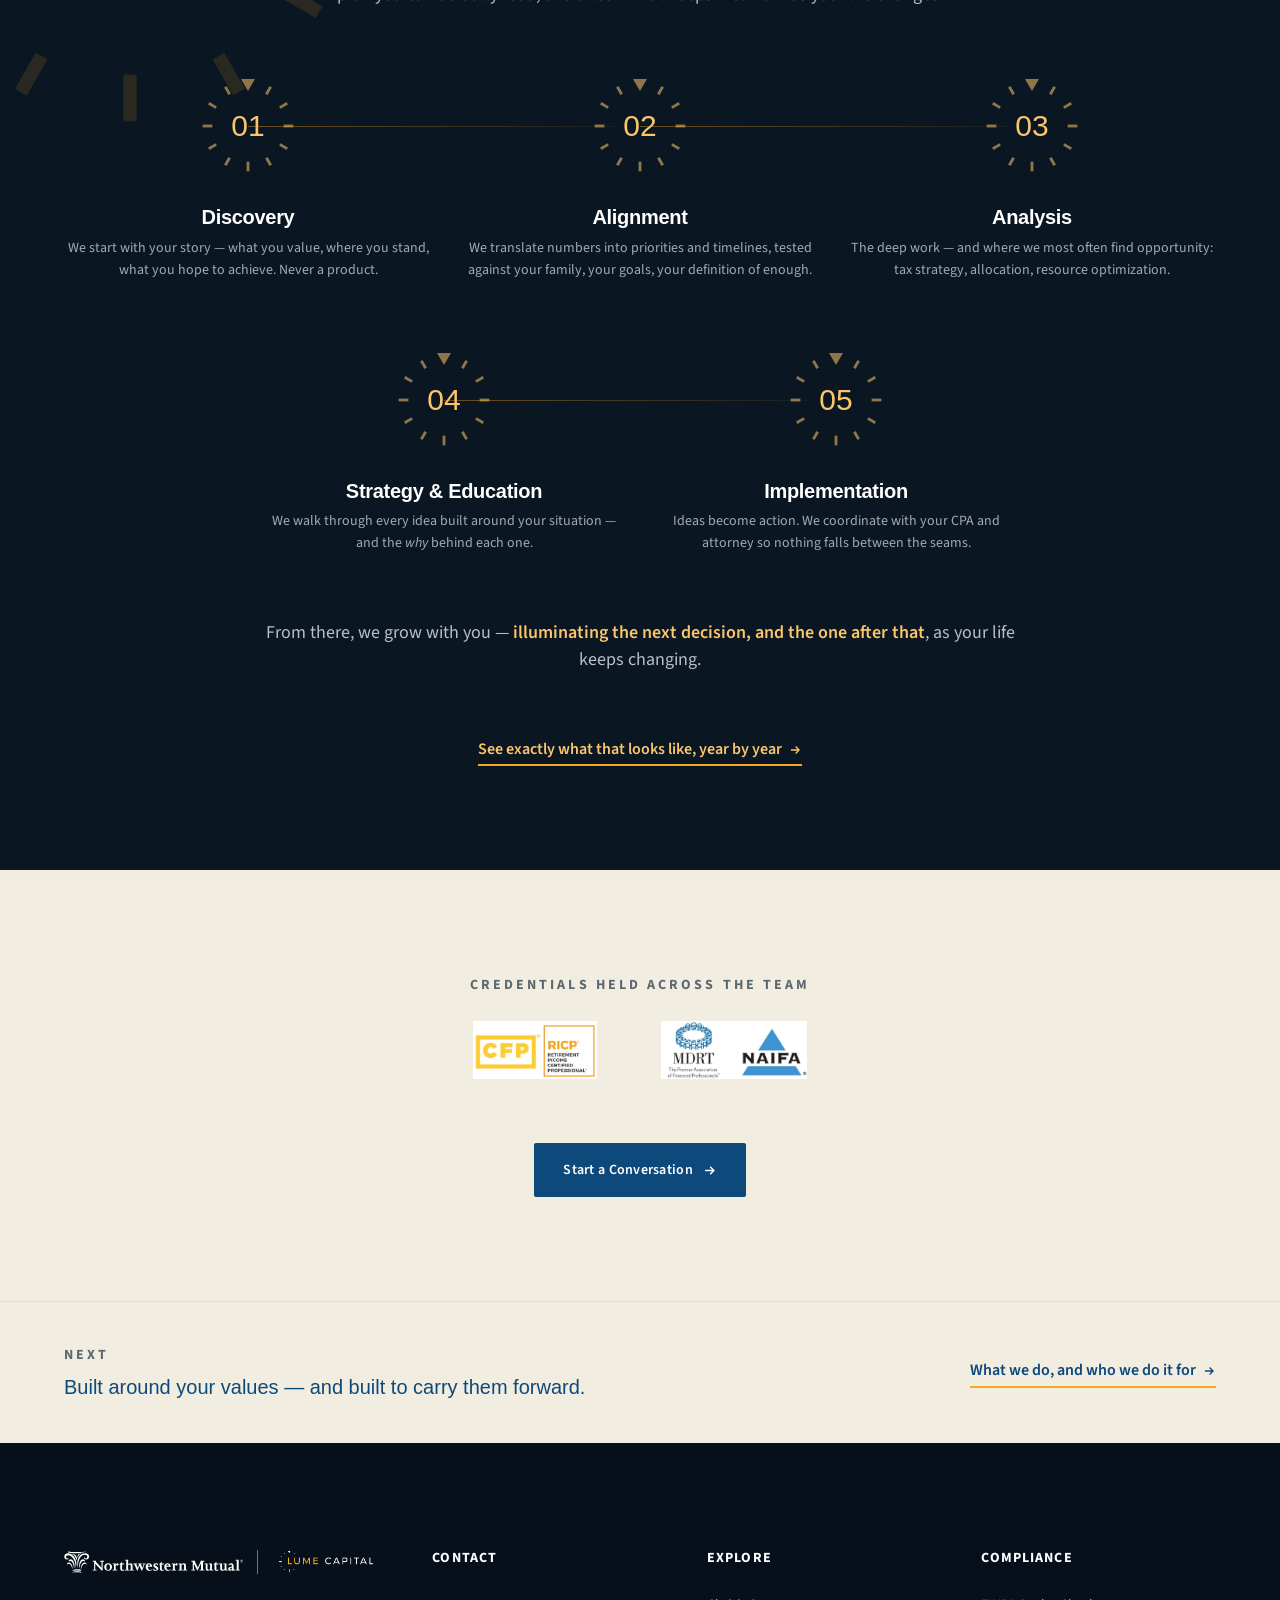
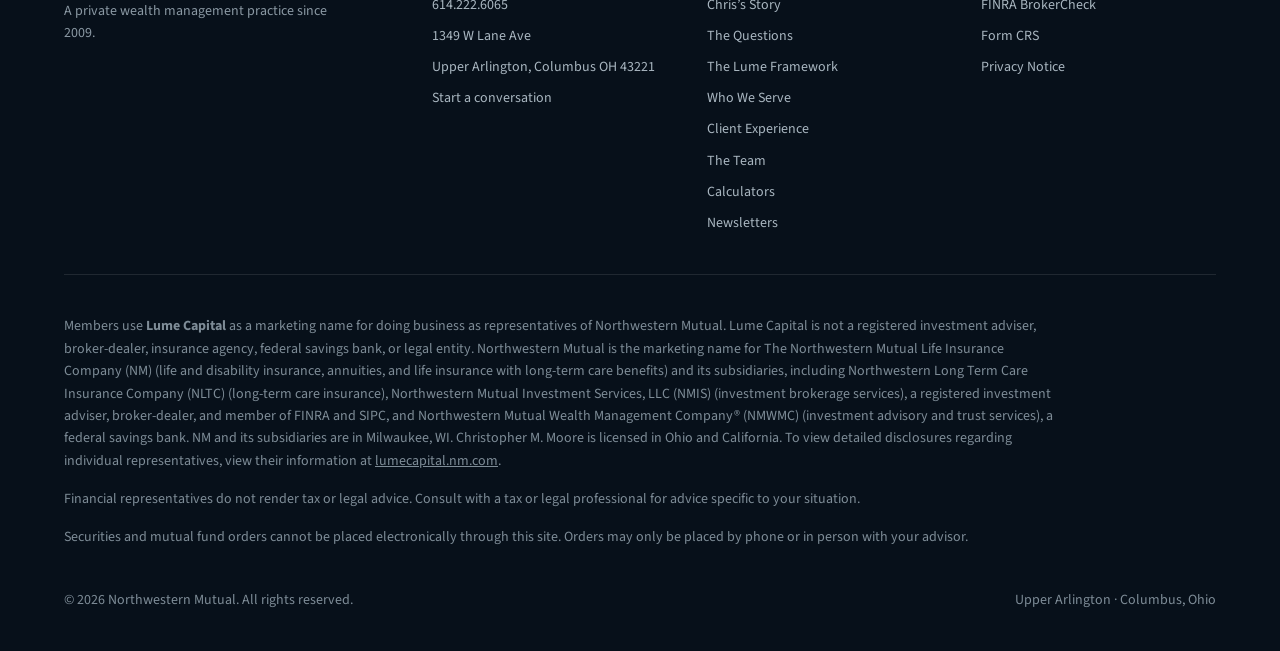
==== commit 8f7a857c: "Add Client Experience and Resources; cut redundancy and decorative numbering Three new pages and a c" ====
--- a/about.html
+++ b/about.html
@@ -43,6 +43,16 @@
     <ul class="nav-links">
       <li><a href="about.html" aria-current="page">About</a></li>
       <li><a href="services.html">Services</a></li>
+      <li><a href="client-experience.html">Client Experience</a></li>
+      <li class="nav-has-sub">
+        <a href="calculators.html">Resources
+          <svg class="nav-caret" viewBox="0 0 24 24" fill="none" stroke="currentColor" stroke-width="2.4" aria-hidden="true"><path d="M6 9l6 6 6-6"/></svg>
+        </a>
+        <ul class="nav-sub">
+          <li><a href="calculators.html">Calculators</a></li>
+          <li><a href="newsletters.html">Newsletters</a></li>
+        </ul>
+      </li>
       <li><a href="team.html">Team</a></li>
       <li><a href="contact.html">Contact</a></li>
     </ul>
@@ -59,6 +69,14 @@
     <ul>
       <li><a href="about.html">About</a></li>
       <li><a href="services.html">Services</a></li>
+      <li><a href="client-experience.html">Client Experience</a></li>
+      <li>
+        <span class="drawer-label">Resources</span>
+        <ul class="drawer-sub">
+          <li><a href="calculators.html">Calculators</a></li>
+          <li><a href="newsletters.html">Newsletters</a></li>
+        </ul>
+      </li>
       <li><a href="team.html">Team</a></li>
       <li><a href="contact.html">Contact</a></li>
     </ul>
@@ -106,7 +124,7 @@
         </div>
         <div class="story-copy">
           <h2>Why I do what I&nbsp;do.</h2>
-          <p style="margin-top:var(--space-md);">When people ask why I became a financial advisor, I don&rsquo;t think about markets or investments. I think about my parents in the bleachers at my soccer games.</p>
+          <p style="margin-top:var(--space-md);">When people ask why I became a financial advisor, I don&rsquo;t think about markets or investments. I think about my parents.</p>
           <p style="margin-top:var(--space-sm);">My dad was the first in his family to go to college &mdash; he finished dental school at 25 and built his own practice from scratch. My mom had the harder job, raising my siblings and me. They didn&rsquo;t talk much about money. Instead, they showed me what it was <em>for</em>: being at the games, taking the trips, making being together the priority.</p>
           <p style="margin-top:var(--space-sm);">I started college pre-med, switched to finance, and set my sights on investment banking &mdash; then graduated in 2009, straight into the financial crisis, and that path disappeared overnight. My mom, who worked for a financial advisor, encouraged me to look at planning. The more I learned, the more I realized I&rsquo;d found exactly what I wanted: a way to solve complex problems while helping people build the lives they truly want.</p>
           <p style="margin-top:var(--space-sm);">Seventeen years and hundreds of families later, I&rsquo;ve learned that people rarely come to me with a money problem. They come with a life question that money touches.</p>
@@ -130,9 +148,14 @@
   </section>
 
   <!-- ===================================================== SUCCESS CHANGES THE QUESTIONS
-       TWM Multi-Item Content 1 — 1-column accordion, nine maximum. Restructured from the
-       original 6-column span grid to the single-column stack the section actually
-       renders. Still native <details>/<summary>: keyboard-accessible, works without JS. -->
+       TWM Multi-Item Content 4 — 2-column text. Question and answer are both visible.
+
+       WAS a numbered single-column accordion. Nothing on the card signalled it could be
+       clicked, so the answers read as absent rather than hidden, and the 01–05 badges
+       implied a sequence these five don't have — they are five kinds of question, not
+       five steps. Type size now carries the hierarchy instead of a control: the question
+       is large and italic, the answer is body text under its theme label. Five cards
+       wrap 2 + 2 + 1, and the fifth spans the full row rather than sitting beside a gap. -->
   <section id="questions" style="background:var(--paper-2);">
     <div class="container">
       <div class="section-head center">
@@ -141,65 +164,35 @@
       </div>
       <div class="q-grid">
 
-        <details class="q-card">
-          <summary>
-            <span class="q-num"><svg class="dial" aria-hidden="true"><use href="#lumeDial"/></svg><span class="q-numtext">01</span></span>
-            <span class="q-text">&ldquo;I spent decades chasing success. Now I have it, and I&rsquo;m trying to figure out what it actually means.&rdquo;</span>
-            <span class="q-toggle" aria-hidden="true"></span>
-          </summary>
-          <div class="q-reveal">
-            <span class="q-label">Purpose</span>
-            <p>Success creates freedom. It doesn&rsquo;t automatically create clarity. We help align your financial resources with the life you want to live, the relationships you want to deepen, and the impact you want to have.</p>
-          </div>
-        </details>
-
-        <details class="q-card">
-          <summary>
-            <span class="q-num"><svg class="dial" aria-hidden="true"><use href="#lumeDial"/></svg><span class="q-numtext">02</span></span>
-            <span class="q-text">&ldquo;Am I making the most of everything I&rsquo;ve worked so hard to build?&rdquo;</span>
-            <span class="q-toggle" aria-hidden="true"></span>
-          </summary>
-          <div class="q-reveal">
-            <span class="q-label">Stewardship</span>
-            <p>Wealth is more than a balance sheet. It&rsquo;s the product of years of effort, sacrifice, risk, and good decisions. Stewardship means making intentional choices with every resource you&rsquo;ve been entrusted to manage.</p>
-          </div>
-        </details>
-
-        <details class="q-card">
-          <summary>
-            <span class="q-num"><svg class="dial" aria-hidden="true"><use href="#lumeDial"/></svg><span class="q-numtext">03</span></span>
-            <span class="q-text">&ldquo;Will my success become an opportunity &mdash; or a burden &mdash; for the people I love?&rdquo;</span>
-            <span class="q-toggle" aria-hidden="true"></span>
-          </summary>
-          <div class="q-reveal">
-            <span class="q-label">Family</span>
-            <p>A transfer of wealth is easy. Preparing a family for wealth is harder. We help families build the conversations, values, and structures that let wealth serve future generations rather than define them.</p>
-          </div>
-        </details>
-
-        <details class="q-card">
-          <summary>
-            <span class="q-num"><svg class="dial" aria-hidden="true"><use href="#lumeDial"/></svg><span class="q-numtext">04</span></span>
-            <span class="q-text">&ldquo;What would change if I had complete confidence that every important financial decision was being handled well?&rdquo;</span>
-            <span class="q-toggle" aria-hidden="true"></span>
-          </summary>
-          <div class="q-reveal">
-            <span class="q-label">Time</span>
-            <p>The greatest luxury isn&rsquo;t more wealth. It&rsquo;s the freedom to spend your attention on family, relationships, health, and the pursuits that give life meaning.</p>
-          </div>
-        </details>
-
-        <details class="q-card">
-          <summary>
-            <span class="q-num"><svg class="dial" aria-hidden="true"><use href="#lumeDial"/></svg><span class="q-numtext">05</span></span>
-            <span class="q-text">&ldquo;What will my success ultimately make possible?&rdquo;</span>
-            <span class="q-toggle" aria-hidden="true"></span>
-          </summary>
-          <div class="q-reveal">
-            <span class="q-label">Legacy</span>
-            <p>Legacy isn&rsquo;t measured by what you leave behind. It&rsquo;s measured by what continues because you were here. Whether through family, business, philanthropy, or community, we help clients use their resources to create lasting impact.</p>
-          </div>
-        </details>
+        <article class="q-card">
+          <p class="q-text">&ldquo;I spent decades chasing success. Now I have it, and I&rsquo;m trying to figure out what it actually means.&rdquo;</p>
+          <span class="q-label">Purpose</span>
+          <p class="q-answer">Success creates freedom. It doesn&rsquo;t automatically create clarity. We help align your financial resources with the life you want to live, the relationships you want to deepen, and the impact you want to have.</p>
+        </article>
+
+        <article class="q-card">
+          <p class="q-text">&ldquo;Am I making the most of everything I&rsquo;ve worked so hard to build?&rdquo;</p>
+          <span class="q-label">Stewardship</span>
+          <p class="q-answer">Wealth is more than a balance sheet. It&rsquo;s the product of years of effort, sacrifice, risk, and good decisions. Stewardship means making intentional choices with every resource you&rsquo;ve been entrusted to manage.</p>
+        </article>
+
+        <article class="q-card">
+          <p class="q-text">&ldquo;Will my success become an opportunity &mdash; or a burden &mdash; for the people I love?&rdquo;</p>
+          <span class="q-label">Family</span>
+          <p class="q-answer">A transfer of wealth is easy. Preparing a family for wealth is harder. We help families build the conversations, values, and structures that let wealth serve future generations rather than define them.</p>
+        </article>
+
+        <article class="q-card">
+          <p class="q-text">&ldquo;What would change if I had complete confidence that every important financial decision was being handled well?&rdquo;</p>
+          <span class="q-label">Time</span>
+          <p class="q-answer">The greatest luxury isn&rsquo;t more wealth. It&rsquo;s the freedom to spend your attention on family, relationships, health, and the pursuits that give life meaning.</p>
+        </article>
+
+        <article class="q-card">
+          <p class="q-text">&ldquo;What will my success ultimately make possible?&rdquo;</p>
+          <span class="q-label">Legacy</span>
+          <p class="q-answer">Legacy isn&rsquo;t measured by what you leave behind. It&rsquo;s measured by what continues because you were here. Whether through family, business, philanthropy, or community, we help clients use their resources to create lasting impact.</p>
+        </article>
 
       </div>
       <p class="q-close">Those aren&rsquo;t investment questions. They&rsquo;re life questions &mdash; <b>and they&rsquo;re the ones we help you answer.</b></p>
@@ -208,13 +201,16 @@
   </section>
 
   <!-- ===================================================== THE PRINCIPLES
-       TWM Multi-Item Content 7 — 3-column text, left justified. Four principles wrap
-       3 + 1; TWM has no 4-column text section.
-
-       The heading deliberately does NOT count them. "Five questions. Four principles."
-       made the arithmetic the point when the commitments themselves are; the repeated
-       words below (Stewardship, Legacy) still echo the questions above — they ask, we
-       answer — which is the connection that was actually doing the work. -->
+       TWM 1-column text, stacked full-width rows at a readable measure.
+
+       WAS 3-up, which wrapped 3 + 1 and left a gap, with a numbered dial badge on each
+       principle. Four commitments are not a sequence and numbering them implied a rank
+       they do not have. Stacked, each one reads as a statement rather than a tile.
+
+       The heading deliberately does NOT count them either. "Five questions. Four
+       principles." made the arithmetic the point when the commitments themselves are;
+       the repeated words below (Stewardship, Legacy) still echo the questions above —
+       they ask, we answer — which is the connection that was actually doing the work. -->
   <section id="pillars">
     <div class="container">
       <div class="section-head center">
@@ -223,25 +219,21 @@
       </div>
       <div class="pillar-grid">
         <article class="pillar">
-          <span class="p-num"><svg class="dial" aria-hidden="true"><use href="#lumeDial"/></svg><span class="p-numtext">01</span></span>
           <h3>Intentionality</h3>
           <p class="p-imperative">Live by design, not by default.</p>
           <p>Success creates options. The challenge is deciding which ones are worth pursuing. Money should support a life that reflects your values, priorities, and aspirations &mdash; not simply accumulate for its own sake.</p>
         </article>
         <article class="pillar">
-          <span class="p-num"><svg class="dial" aria-hidden="true"><use href="#lumeDial"/></svg><span class="p-numtext">02</span></span>
           <h3>Stewardship</h3>
           <p class="p-imperative">Honor what you&rsquo;ve built.</p>
           <p>Wealth represents years of hard work, sacrifice, risk, and good judgment. Stewardship means making wise decisions with both the opportunities and the responsibilities that success creates.</p>
         </article>
         <article class="pillar">
-          <span class="p-num"><svg class="dial" aria-hidden="true"><use href="#lumeDial"/></svg><span class="p-numtext">03</span></span>
           <h3>Presence</h3>
           <p class="p-imperative">Be where you matter most.</p>
           <p>The ultimate purpose of wealth isn&rsquo;t consumption. It&rsquo;s freedom &mdash; the freedom to spend time with family, invest in relationships, pursue meaningful work, and be present for life&rsquo;s most important moments.</p>
         </article>
         <article class="pillar">
-          <span class="p-num"><svg class="dial" aria-hidden="true"><use href="#lumeDial"/></svg><span class="p-numtext">04</span></span>
           <h3>Legacy</h3>
           <p class="p-imperative">Leave things better than you found them.</p>
           <p>Legacy extends beyond assets. It shows up in stronger families, thriving communities, empowered employees, charitable impact, and values that endure across generations.</p>
@@ -309,8 +301,11 @@
 
       <p class="fw-cadence">From there, we grow with you &mdash; <b>illuminating the next decision, and the one after that</b>, as your life keeps changing.</p>
 
+      <!-- Points at Client Experience rather than Services: operational proof is the
+           natural beat straight after the process explanation. Services is still reached
+           from this page by the onward path at its foot, so no route is lost. -->
       <div class="band-more on-ink">
-        <a href="services.html#coordinate" class="textlink">See the disciplines we coordinate across
+        <a href="client-experience.html" class="textlink">See exactly what that looks like, year by year
           <svg viewBox="0 0 24 24" fill="none" stroke="currentColor" stroke-width="2.2"><path d="M5 12h14M13 6l6 6-6 6"/></svg>
         </a>
       </div>
@@ -360,7 +355,7 @@
           <span class="brand-divider" aria-hidden="true"></span>
           <img src="PNG/2_LumeCapital_FullColor_Reverse_Horizontal.png" alt="Lume Capital" class="brand-lume">
         </div>
-        <p>A private wealth management practice serving Central Ohio since 2009.</p>
+        <p>A private wealth management practice since 2009.</p>
       </div>
       <div class="footer-col">
         <h5>Contact</h5>
@@ -378,8 +373,10 @@
           <li><a href="about.html#questions">The Questions</a></li>
           <li><a href="about.html#framework">The Lume Framework</a></li>
           <li><a href="services.html#serve">Who We Serve</a></li>
-          <li><a href="services.html#capabilities">Capabilities</a></li>
+          <li><a href="client-experience.html">Client Experience</a></li>
           <li><a href="team.html">The Team</a></li>
+          <li><a href="calculators.html">Calculators</a></li>
+          <li><a href="newsletters.html">Newsletters</a></li>
         </ul>
       </div>
       <div class="footer-col">
--- a/lume.css
+++ b/lume.css
@@ -208,6 +208,47 @@
   }
   nav ul.nav-links a:hover { color: #fff; }
   nav ul.nav-links a:hover::after { width: 100%; }
+  /* ---- Resources dropdown -------------------------------------------------
+     The site's only nav submenu, and still no JavaScript: hover opens it, and
+     :focus-within opens it for keyboard users. The closed state is opacity +
+     pointer-events rather than display:none or visibility:hidden, because both of
+     those make the links unfocusable — Tab would skip straight past the submenu and
+     a keyboard user could never reach Newsletters. The parent is a real link to
+     Calculators as well, so the menu is never the only way in.
+
+     TWM FLAG: whether the TWM nav component supports a second level at all is
+     unconfirmed — this is the one piece of chrome here with no equivalent already
+     proven elsewhere on the site. See README, Known gaps. */
+  .nav-has-sub { position: relative; }
+  .nav-has-sub > a { display: inline-flex; align-items: center; gap: 0.32rem; }
+  .nav-caret { width: 12px; height: 12px; flex: none; transition: transform .16s ease; }
+  .nav-has-sub:hover .nav-caret,
+  .nav-has-sub:focus-within .nav-caret { transform: rotate(180deg); }
+
+  .nav-sub {
+    position: absolute; top: calc(100% + 0.6rem); left: -0.9rem; z-index: 10;
+    min-width: 190px; padding: 0.35rem 0;
+    background: var(--ink-2); border: 1px solid var(--ink-line); border-radius: 3px;
+    box-shadow: 0 18px 40px -20px rgba(0,0,0,0.65);
+    list-style: none; display: flex; flex-direction: column;
+    opacity: 0; pointer-events: none; transform: translateY(-5px);
+    transition: opacity .16s ease, transform .16s ease;
+  }
+  /* Bridges the gap between the nav item and the panel so the menu doesn't close
+     while the pointer travels down to it. */
+  .nav-sub::before { content: ""; position: absolute; top: -0.7rem; left: 0; right: 0; height: 0.7rem; }
+  .nav-has-sub:hover .nav-sub,
+  .nav-has-sub:focus-within .nav-sub { opacity: 1; pointer-events: auto; transform: none; }
+
+  nav ul.nav-links .nav-sub a {
+    display: block; padding: 0.5rem 0.9rem;
+    color: rgba(255,255,255,0.86); white-space: nowrap;
+  }
+  /* The gold underline sweep marks top-level items; inside the panel it would read as
+     a second, competing hover state. */
+  nav ul.nav-links .nav-sub a::after { display: none; }
+  nav ul.nav-links .nav-sub a:hover { color: #fff; background: rgba(255,255,255,0.06); }
+
   .nav-cta { display: flex; align-items: center; gap: var(--space-sm); flex: none; }
   /* Hairline between the nav links and the utility cluster: without it the phone number
      sits close enough to "Team" to read as a sixth nav item rather than a way to call. */
@@ -221,20 +262,31 @@
   .mobile-drawer.open { display: flex; }
   .mobile-drawer ul { list-style: none; display: flex; flex-direction: column; gap: var(--space-sm); }
   .mobile-drawer a { font-size: var(--text-body); font-weight: 600; color: #fff; }
+  /* No hover on touch, so the drawer has no dropdown — Resources is a group label with
+     its two pages already open beneath it. */
+  .drawer-label {
+    font-size: var(--text-small); font-weight: 700; letter-spacing: var(--tracking-wider);
+    text-transform: uppercase; color: rgba(255,255,255,0.5);
+  }
+  .drawer-sub { padding-left: var(--space-md); margin-top: var(--space-sm); }
+  .mobile-drawer .drawer-sub a { font-size: var(--text-small); color: rgba(255,255,255,0.86); }
   .mobile-contact { display: flex; flex-direction: column; gap: var(--space-sm); padding-top: var(--space-sm); border-top: 1px solid var(--ink-line); }
   .mobile-contact .btn { text-align: center; justify-content: center; }
 
-  /* Six nav items + the two-logo lockup + phone + CTA need roughly 1200px of bar to sit
-     comfortably, so the drawer takes over below 1080px rather than the old 940px — at
-     940px the row overflowed and "Team" collided with the phone number. */
-  @media (max-width: 1080px) {
+  /* The bar is now at its documented ceiling: six primary items, and two of them —
+     "Client Experience" and "Resources" — are long. Together with the two-logo lockup,
+     the phone and the CTA that is roughly 1170px of content in a 1200px container, so
+     the drawer takes over below 1120px rather than the old 1080px. (It was 940px before
+     the fifth item, where the row overflowed and "Team" collided with the phone.)
+     A seventh primary item does not fit; anything further belongs under a submenu. */
+  @media (max-width: 1120px) {
     nav ul.nav-links, .nav-cta { display: none; }
     .hamburger { display: block; }
   }
-  /* Between 1081px and the full 1200px container there is room, but not slack — pull the
-     gaps and the phone in rather than letting anything touch. */
-  @media (min-width: 1081px) and (max-width: 1259px) {
-    nav ul.nav-links { gap: 1rem; }
+  /* Between 1121px and the full container there is room, but no slack — pull the gaps
+     and drop the phone rather than letting anything touch. */
+  @media (min-width: 1121px) and (max-width: 1319px) {
+    nav ul.nav-links { gap: 0.9rem; }
     .nav-cta { gap: var(--space-sm); }
     .nav-phone { display: none; }
     nav { padding-inline: var(--space-sm); }
@@ -442,8 +494,23 @@
   }
   /* TWM: 3-up, not 5-up. No TWM section renders five columns; Sequential Content tops
      out at a 3-column tile format, so the five steps wrap 3 + 2. */
-  .steps { display: grid; grid-template-columns: repeat(3, 1fr); gap: var(--space-xl) var(--space-md); margin-top: var(--space-xl); }
-  .step { text-align: center; position: relative; }
+  /* Six tracks, each tile spanning two — which renders as a 3-column grid, but lets an
+     incomplete final row CENTRE instead of hugging the left with a hole at the end.
+     The framework's five stages previously ran 3 + 2 and left the bottom-right cell
+     empty, which read as a missing sixth stage rather than a finished list.
+
+     TWM FLAG: whether Sequential Content 2 centres an incomplete final row is
+     unconfirmed — most builders left-align. If it cannot, the fallback is the native
+     3 + 2 (delete the two nth-child rules below and set grid-template-columns to
+     repeat(3, 1fr)). Nothing else depends on this. See README, Known gaps. */
+  .steps { display: grid; grid-template-columns: repeat(6, 1fr); gap: var(--space-xl) var(--space-md); margin-top: var(--space-xl); }
+  .step { text-align: center; position: relative; grid-column: span 2; }
+  .steps .step:nth-child(4) { grid-column: 2 / span 2; }
+  .steps .step:nth-child(5) { grid-column: 4 / span 2; }
+  /* The condensed homepage variant runs all five in one row, so it opts out entirely. */
+  .steps.is-compact .step,
+  .steps.is-compact .step:nth-child(4),
+  .steps.is-compact .step:nth-child(5) { grid-column: auto; }
   .step-ring { width: 108px; height: 108px; margin: 0 auto var(--space-md); position: relative; display: grid; place-items: center; }
   .step-ring .dial { width: 108px; height: 108px; color: rgba(251,198,107,0.55); position: absolute; inset: 0; }
   .step-ring .step-num { font-family: var(--sans-display); font-size: var(--text-h2); color: var(--gold-soft); font-weight: 500; }
@@ -498,100 +565,154 @@
   .cap-card p { font-size: var(--text-body); }
 
   /* ============================================================= SUCCESS CHANGES THE QUESTIONS
-     Five "statement cards". The QUESTION is all you see at rest — recognition before
-     explanation. Clicking a card reveals the theme (Purpose / Stewardship / Family /
-     Time / Legacy) and how we approach that conversation.
-
-     Built on native <details>/<summary> rather than JS-driven flip cards, deliberately:
-     keyboard- and screen-reader-accessible for free, works with JS disabled, and it
-     tolerates the reveals being different lengths (a flip card forces every card to
-     the height of the longest back face).
-
-     TWM: restructured from the original 6-column span grid to a single-column stack,
-     which is what Multi-Item Content 1 (1-Column Accordion) actually renders. Five
-     cards sits inside its nine-accordion maximum. The span arithmetic and the
-     per-breakpoint span resets it required are gone with it. */
-  .q-grid { display: grid; grid-template-columns: 1fr; gap: var(--space-sm); align-items: start; max-width: 900px; margin-inline: auto; }
+     Five "statement cards", question and answer both visible.
+
+     WAS an accordion (native <details>/<summary>, one column, numbered 01–05). Three
+     problems with that: nothing signalled the cards were clickable, so the answers read
+     as missing rather than hidden; the numbers implied a ranking or sequence that does
+     not exist — these are five kinds of question, not five steps; and the single column
+     made a short list feel like a long one. Now a 2-column grid with nothing concealed.
+     Hierarchy is carried by type size, not by a control: the question is large, italic
+     and navy, the answer is body text beneath its theme label.
+
+     TWM: 2-column text — Multi-Item Content 4, the same section type as Who We Serve.
+     Five cards wrap 2 + 2 + 1, so the fifth spans the full row rather than sitting
+     alone beside a gap. */
+  .q-grid { display: grid; grid-template-columns: repeat(2, 1fr); gap: var(--space-md); align-items: start; }
   .q-card {
-    position: relative; overflow: hidden;
+    position: relative;
     background: var(--surface); border: 1px solid var(--line); border-radius: 4px;
+    border-top: 3px solid var(--navy);
     box-shadow: 0 16px 36px -26px rgba(14,73,123,0.40);
+    padding: var(--space-lg);
     transition: box-shadow .18s ease, border-color .18s ease;
   }
-  .q-card:hover { box-shadow: 0 26px 48px -24px rgba(14,73,123,0.45); border-color: var(--gold); }
-  .q-card[open] { border-color: var(--gold); box-shadow: 0 26px 48px -24px rgba(14,73,123,0.45); }
-
-  .q-card > summary {
-    list-style: none; cursor: pointer;
-    padding: var(--space-lg);
-    display: flex; flex-direction: column; gap: var(--space-md);
-  }
-  .q-card > summary::-webkit-details-marker { display: none; }
-  .q-card > summary::marker { content: ""; }
-  .q-card > summary:focus-visible { outline: 2px solid var(--navy); outline-offset: -4px; }
-
-  /* Number badge: the Lume dial forms the border, with a serif numeral accent inside. */
-  .q-num { position: relative; flex: none; width: 66px; height: 66px; display: grid; place-items: center; }
-  .q-num .dial { position: absolute; inset: 0; width: 66px; height: 66px; color: var(--gold); }
-  .q-numtext {
-    position: relative; z-index: 1;
-    font-family: var(--font-num); font-size: var(--text-h3); font-weight: 600; line-height: 1;
-    color: var(--navy); font-variant-numeric: lining-nums;
-  }
+  .q-card:hover { box-shadow: 0 26px 48px -24px rgba(14,73,123,0.45); border-top-color: var(--gold); }
+  /* The fifth question has no partner, so it takes the whole row instead of leaving one. */
+  .q-card:last-child { grid-column: 1 / -1; }
+
   .q-text {
-    position: relative; z-index: 1;
     font-family: var(--sans-display); font-size: var(--text-h3); font-style: italic;
     line-height: var(--leading-snug); color: var(--navy); font-weight: 500; letter-spacing: -0.01em;
-    /* Reserve a set number of question lines so CLOSED cards in a row share a baseline
-       instead of ending raggedly. Deliberately in em rather than px: the questions
-       re-wrap when licensed Akzidenz-Grotesk replaces the local Helvetica/Arial
-       fallback, and a pixel height would then be wrong. It is only a floor — a longer
-       question still grows its own card. The wide row-2 cards need one line fewer. */
-    min-height: calc(4 * var(--leading-snug) * 1em);
-  }
-  .q-card:nth-of-type(4) .q-text,
-  .q-card:nth-of-type(5) .q-text { min-height: calc(3 * var(--leading-snug) * 1em); }
-
-  /* Open/close affordance — a + that becomes a − */
-  .q-toggle { position: absolute; top: var(--space-lg); right: var(--space-lg); width: 20px; height: 20px; }
-  .q-toggle::before, .q-toggle::after {
-    content: ""; position: absolute; background: var(--gold-deep);
-    transition: transform .22s ease, opacity .22s ease;
-  }
-  .q-toggle::before { left: 0; top: 50%; width: 100%; height: 2px; margin-top: -1px; }
-  .q-toggle::after  { top: 0; left: 50%; height: 100%; width: 2px; margin-left: -1px; }
-  .q-card[open] .q-toggle::after { transform: rotate(90deg); opacity: 0; }
-
-  .q-reveal { padding: 0 var(--space-lg) var(--space-lg); }
-  .q-reveal::before { content: ""; display: block; height: 1px; background: var(--line); margin-bottom: var(--space-md); }
+  }
+  /* Hairline between the question and its answer — the same separator the reveal used
+     to draw, kept now that the two sit permanently in one card. */
   .q-label {
     display: block; font-size: var(--text-small); font-weight: 700;
     letter-spacing: var(--tracking-wider); text-transform: uppercase;
     color: var(--gold-deep); margin-bottom: 0.6rem;
-  }
-  .q-reveal p { font-size: var(--text-body); }
-  .q-reveal p + p { margin-top: 0.7rem; }
-  .q-card[open] .q-reveal { animation: qIn .3s ease both; }
-  @keyframes qIn { from { opacity: 0; transform: translateY(-6px); } to { opacity: 1; transform: none; } }
+    padding-top: var(--space-md); margin-top: var(--space-md);
+    border-top: 1px solid var(--line);
+  }
+  .q-answer { font-size: var(--text-body); }
+  .q-answer + .q-answer { margin-top: 0.7rem; }
 
   .q-close { max-width: 760px; margin: var(--space-xl) auto 0; text-align: center; font-size: var(--text-accent); line-height: var(--leading-normal); color: var(--slate); }
   .q-close b { color: var(--gold-deep); font-weight: 600; }
   /* Compliance: these are composite questions, not client testimonials. */
   .q-note { max-width: 760px; margin: var(--space-md) auto 0; text-align: center; font-size: var(--text-small); color: var(--slate-muted); line-height: var(--leading-normal); }
 
+  /* ============================================================= PROPOSED ADDITIONS
+     Everything from here to the end of this block is new for the Client Experience
+     page. Nothing else on the site uses it; merging it changes no existing rule. */
+
+  /* ============================================================= SERVICE CALENDAR
+     Client Experience > "What happens, and when" — the only net-new component on the
+     site. Deliberately NOT an accordion: these 34 rows are the page's proof, so they
+     render open and nothing of value sits behind a click. Group chrome mirrors
+     .cap-card so the discipline tiles and the calendar read as one family, and the
+     season pills are modelled on .credmarks span. */
+  .cal-stack { display: flex; flex-direction: column; gap: var(--space-lg); }
+  .cal-group {
+    background: var(--surface); border: 1px solid var(--line);
+    border-top: 3px solid var(--navy); border-radius: 3px; padding: var(--space-lg);
+  }
+  .cal-group-head {
+    display: flex; align-items: center; gap: var(--space-md);
+    padding-bottom: var(--space-md); margin-bottom: var(--space-md);
+    border-bottom: 1px solid var(--line);
+  }
+  /* .q-label carries a separator rule and spacing for the question cards on About;
+     here it is a plain subtitle in a flex head that owns its own spacing. */
+  .cal-group-head .q-label {
+    margin: 0.15rem 0 0; padding-top: 0; border-top: none;
+  }
+  .cal-name { font-family: var(--sans-display); font-size: var(--text-h3); color: var(--navy); }
+
+  .cal-list { list-style: none; margin: 0; }
+  .cal-item {
+    display: grid; grid-template-columns: 1fr auto auto;
+    align-items: center; gap: 0.4rem var(--space-md);
+    padding: 0.7rem 0; border-top: 1px solid var(--line);
+  }
+  .cal-item:first-child { border-top: none; padding-top: 0; }
+  .cal-item-name { font-size: var(--text-body); color: var(--ink-text); }
+  .cal-freq {
+    font-size: var(--text-small); color: var(--slate-muted);
+    letter-spacing: 0.03em; white-space: nowrap;
+  }
+
+  /* Three pills per row, always in EY/MY/YE order; .is-on marks the ones that apply.
+     The off state stays visible rather than blank so every row reads as the same
+     three-season scale. Screen readers get the .sr-only line instead — .cal-tags
+     itself is aria-hidden, since "EY MY YE" announced 34 times says nothing. */
+  .cal-tags { display: flex; gap: 0.35rem; }
+  .cal-tag {
+    font-size: var(--text-small); font-weight: 700; letter-spacing: 0.04em;
+    padding: 0.22rem 0.5rem; border-radius: 2px;
+    border: 1px solid var(--line-cool); color: var(--slate-muted);
+  }
+  .cal-tag.is-on {
+    border-color: var(--gold); background: rgba(245,166,35,0.14); color: var(--gold-deep);
+  }
+
+  .cal-legend {
+    display: flex; flex-wrap: wrap; justify-content: center; gap: var(--space-md);
+    margin-top: var(--space-lg); font-size: var(--text-small); color: var(--slate-muted);
+  }
+  .cal-legend b { color: var(--navy); font-weight: 700; letter-spacing: 0.04em; }
+
+  /* No visually-hidden helper existed before this page; the flip cards use a hidden
+     checkbox, which is a control, not a reusable text utility. */
+  .sr-only {
+    position: absolute; width: 1px; height: 1px; padding: 0; margin: -1px;
+    overflow: hidden; clip-path: inset(50%); white-space: nowrap; border: 0;
+  }
+  /* ============================================================= RESOURCE LINK LISTS
+     Calculators. Deliberately plain: a category heading over a list of links, no card
+     chrome, no icons, no counts. These are utilities a client came looking for, not
+     something to be sold — the restraint IS the treatment. Borrows the gold top rule
+     from .pillar so the columns read as part of the same family.
+
+     TWM: 3-column text — Multi-Item Content 7. Six categories fill 3 + 3 exactly. */
+  .res-grid { display: grid; grid-template-columns: repeat(3, 1fr); gap: var(--space-xl) var(--space-lg); }
+  .res-group { border-top: 2px solid var(--gold); padding-top: var(--space-md); }
+  .res-group h3 { font-size: var(--text-h4); margin-bottom: var(--space-md); }
+  .res-list { list-style: none; display: flex; flex-direction: column; gap: 0.7rem; }
+  .res-list a {
+    font-size: var(--text-body); color: var(--slate); line-height: var(--leading-snug);
+    border-bottom: 1px solid transparent; transition: color .16s ease, border-color .16s ease;
+  }
+  .res-list a:hover { color: var(--navy); border-bottom-color: var(--gold); }
+
+  /* ========================================================= END PROPOSED ADDITIONS */
+
   /* ============================================================= THE FOUR PILLARS
      Firm-voice answer to the client-voice questions above. Deliberately NOT card
      chrome — a gold rule over each column keeps it editorial and distinct from
      both the question cards and the Who We Serve grid. */
-  /* TWM: 3-up. Multi-Item text sections are 3-column, so the four pillars wrap 3 + 1. */
-  .pillar-grid { display: grid; grid-template-columns: repeat(3, 1fr); gap: var(--space-lg) var(--space-md); }
+  /* Single column, constrained to a readable measure. WAS 3-up, which wrapped 3 + 1 and
+     left a gap, and each pillar carried a numbered dial badge — but four commitments are
+     not a sequence, and numbering them implied a rank they do not have. Stacked full-width
+     rows let each principle be read as a statement rather than scanned as a tile.
+
+     TWM: 1-column text. Same always-expanded Multi-Item Content 1 question as the service
+     calendar on Client Experience — see README, Known gaps. */
+  .pillar-grid {
+    display: grid; grid-template-columns: 1fr; gap: var(--space-lg);
+    max-width: 820px; margin-inline: auto;
+  }
   .pillar { border-top: 2px solid var(--gold); padding-top: var(--space-md); }
-  .p-num { position: relative; width: 52px; height: 52px; display: grid; place-items: center; margin-bottom: var(--space-sm); }
-  .p-num .dial { position: absolute; inset: 0; width: 52px; height: 52px; color: var(--gold); }
-  .p-numtext {
-    position: relative; z-index: 1; font-family: var(--font-num); font-size: var(--text-body);
-    font-weight: 600; line-height: 1; color: var(--navy); font-variant-numeric: lining-nums;
-  }
   .pillar h3 { margin-bottom: 0.4rem; }
   .p-imperative {
     font-family: var(--sans-display); font-size: var(--text-accent); font-style: italic;
@@ -667,10 +788,7 @@
 
   /* --- Team card contact + bio (Team page only) -------------------------------------
      TWM lists "Contact Info (office, mobile, email, social media)" and a "Contact Me"
-     CTA as standard optional Team elements, so this is what the section is built for.
-     The bio uses native <details> — the same pattern as the questions accordion, so it
-     needs no JavaScript and stays keyboard-accessible. TWM's Team 3 renders bios in a
-     modal instead; identical content model, different presentation. */
+     CTA as standard optional Team elements, so this is what the section is built for. */
   .team-contact {
     margin-top: var(--space-md); padding-top: var(--space-sm);
     border-top: 1px solid var(--line);
@@ -680,26 +798,88 @@
   .team-contact a { color: var(--navy); font-weight: 600; display: inline-flex; align-items: center; gap: 0.45rem; }
   .team-contact a:hover { color: var(--gold-deep); }
   .team-contact svg { width: 13px; height: 13px; flex: none; }
-  .team-bio { border-top: 1px solid var(--line); }
-  .team-bio > summary {
-    list-style: none; cursor: pointer; padding: 0.8rem var(--space-md);
-    display: flex; align-items: center; justify-content: space-between; gap: 0.6rem;
-    font-size: var(--text-small); font-weight: 600; color: var(--navy);
-  }
-  .team-bio > summary::-webkit-details-marker { display: none; }
-  .team-bio > summary:hover { color: var(--gold-deep); }
-  .team-bio > summary::after {
-    content: ""; width: 8px; height: 8px; flex: none;
-    border-right: 2px solid currentColor; border-bottom: 2px solid currentColor;
-    transform: rotate(45deg) translate(-2px,-2px); transition: transform .2s ease;
-  }
-  .team-bio[open] > summary::after { transform: rotate(-135deg) translate(-2px,-2px); }
-  .team-bio-body { padding: 0 var(--space-md) var(--space-md); }
-  .team-bio-body p { font-size: var(--text-small); color: var(--slate); }
-  .team-bio-body p + p { margin-top: 0.6rem; }
-  .team-bio-body .lic {
+
+  /* --- Flip-card bios ----------------------------------------------------------------
+     Previously a <details> accordion, which was wrong here: a grid row stretches to its
+     tallest item, so opening ONE bio pushed every card in that row taller. A flip keeps
+     the bio inside the card's own footprint and leaves its neighbours untouched. TWM
+     supports card flips natively ("Highlight flips when mouse hovers over square").
+
+     Click-to-flip, not hover: bios are long-form, and hover has no touch equivalent. The
+     mechanism is a visually-hidden checkbox — no JavaScript — kept focusable rather than
+     `hidden` so the card is still operable from the keyboard.
+
+     A flip forces every card to one height, which is the trade being accepted: bios here
+     run from one paragraph to three, so the back face scrolls rather than the card
+     growing. (This is the same reason the questions section stayed an accordion — there
+     the varying lengths were the point, and nothing sat beside a card to be stretched.) */
+  .team-card.is-flip {
+    position: relative; height: 560px; perspective: 1400px;
+    background: none; border: none; overflow: visible;
+  }
+  .team-card.is-flip:hover { transform: none; box-shadow: none; }
+  .flip-input {
+    position: absolute; top: 0; left: 0; width: 1px; height: 1px; margin: 0;
+    opacity: 0; pointer-events: none;
+  }
+  .flip-inner {
+    position: relative; width: 100%; height: 100%;
+    transition: transform .55s cubic-bezier(.4,.2,.2,1); transform-style: preserve-3d;
+  }
+  .flip-input:checked ~ .flip-inner { transform: rotateY(180deg); }
+  .flip-front, .flip-back {
+    position: absolute; inset: 0; backface-visibility: hidden; -webkit-backface-visibility: hidden;
+    background: var(--surface); border: 1px solid var(--line); border-radius: 3px;
+    overflow: hidden; display: flex; flex-direction: column;
+  }
+  .flip-front { transform: rotateY(0deg); }
+  .flip-back { transform: rotateY(180deg); }
+  /* Shorter portrait than the homepage snippet: the front face has a fixed height to
+     share with the name, role, note, contact block AND the trigger row below them. */
+  .team-card.is-flip .flip-front img { height: 200px; flex: none; }
+  .flip-front .team-info { flex: 1 1 auto; display: flex; flex-direction: column; min-height: 0; }
+  .flip-front .team-note { flex: 0 1 auto; overflow: hidden; }
+  .flip-front .team-contact { margin-top: auto; }
+
+  /* FRONT trigger: a constrained text link in its own reserved row at the foot of the
+     card. It previously overlaid the entire face, which put it directly on top of the
+     contact block — and since those links sat above it, clicking the cue on a card whose
+     email fell under it fired the mailto instead of flipping. Nothing overlaps now. */
+  .flip-btn {
+    flex: none; display: block; cursor: pointer;
+    padding: 0.75rem var(--space-md);
+    border-top: 1px solid var(--line);
+    font-family: var(--sans); font-size: var(--text-small); font-weight: 600;
+    color: var(--navy); background: var(--surface);
+    transition: color .18s ease, background .18s ease;
+  }
+  .flip-btn:hover { color: var(--gold-deep); background: var(--paper); }
+  .flip-input:focus-visible ~ .flip-inner .flip-btn { outline: 2px solid var(--navy); outline-offset: -2px; }
+
+  /* BACK: the whole face is the label, so clicking anywhere turns the card back — no
+     separate button. It is also the scroll container, which is why the bio content sits
+     inside it rather than beside it. */
+  .flip-back-face {
+    position: absolute; inset: 0; display: block; cursor: pointer;
+    overflow-y: auto; padding: var(--space-md);
+  }
+  .flip-back h4 { font-family: var(--sans-display); font-size: var(--text-h4); color: var(--navy); font-weight: 500; }
+  .flip-back-body { margin-top: 0.6rem; }
+  .flip-back-body p { font-size: var(--text-small); color: var(--slate); }
+  .flip-back-body p + p { margin-top: 0.6rem; }
+  .flip-back-body .lic {
     margin-top: 0.75rem; padding-top: 0.6rem; border-top: 1px solid var(--line);
-    font-size: var(--text-small); color: var(--slate-muted);
+    color: var(--slate-muted);
+  }
+
+  /* Safety net: if an engine cannot do 3D, the flip degrades to a plain face swap rather
+     than a card that appears to do nothing when clicked. */
+  @supports not (transform-style: preserve-3d) {
+    .flip-inner { transition: none; }
+    .flip-front, .flip-back { transform: none; backface-visibility: visible; }
+    .flip-back { display: none; }
+    .flip-input:checked ~ .flip-inner .flip-front { display: none; }
+    .flip-input:checked ~ .flip-inner .flip-back { display: flex; }
   }
 
   /* ============================================================= RECOGNITION / COMMUNITY
@@ -714,8 +894,14 @@
     flex-wrap: wrap; background: var(--surface); border: 1px solid var(--line); border-radius: 3px;
     padding: clamp(1.75rem, 4vw, var(--space-xl)); margin-top: var(--space-lg);
   }
-  .badge-shelf img { width: clamp(124px, 15vw, 158px); height: auto; display: block; }
-  .badge-shelf figure { margin: 0; max-width: 200px; text-align: center; }
+  /* Sized by HEIGHT, not width: the 2024 badge is landscape (883×532) while the two 2025
+     badges are square (533×533). Matching widths would make the landscape one read as
+     half the weight of the others; matching heights keeps all three level. */
+  .badge-shelf img {
+    height: auto; max-height: clamp(84px, 10vw, 108px); max-width: clamp(150px, 19vw, 195px);
+    width: auto; object-fit: contain; display: block; margin: 0 auto;
+  }
+  .badge-shelf figure { margin: 0; max-width: 205px; text-align: center; display: flex; flex-direction: column; justify-content: flex-start; }
   .badge-shelf figcaption {
     margin-top: 0.85rem; font-size: var(--text-small); line-height: var(--leading-normal);
     color: var(--slate); font-weight: 600;
@@ -778,7 +964,8 @@
   .footer-bottom { display: flex; justify-content: space-between; align-items: center; margin-top: var(--space-lg); font-size: var(--text-small); color: #7E8C97; flex-wrap: wrap; gap: var(--space-sm); }
 
   @media (prefers-reduced-motion: reduce) {
-    .q-card[open] .q-reveal { animation: none; }
+    /* The flip still works — it just swaps faces instantly instead of rotating. */
+    .flip-inner { transition: none; }
     .q-card, .q-card:hover { transition: none; transform: none; }
     html { scroll-behavior: auto; }
   }
@@ -788,16 +975,18 @@
     .story-grid, .contact-grid { grid-template-columns: 1fr; }
     .story-media { order: -1; }
     .story-media img { height: 440px; }
+    /* Two up, and the centring offsets come off with the six-track grid that needed
+       them — otherwise stages 04 and 05 would be pushed off the second row. */
     .steps { grid-template-columns: 1fr 1fr; gap: var(--space-lg); }
+    .steps .step,
+    .steps .step:nth-child(4),
+    .steps .step:nth-child(5) { grid-column: auto; }
     .step::after { display: none; }
     .cap-grid { grid-template-columns: 1fr 1fr; }
     .team-grid { grid-template-columns: 1fr 1fr; }
+    .res-grid { grid-template-columns: 1fr 1fr; }
     .footer-top { grid-template-columns: 1fr 1fr; }
-    /* The questions stack is already single-column at every width, so it needs no
-       column override here — only the reserved question height, which stops earning
-       its keep once the cards are full-width. */
-    .q-text { min-height: 0; }
-    .pillar-grid { grid-template-columns: repeat(2, 1fr); }
+    /* Pillars are already a single column at every width. */
     .wm-grid { grid-template-columns: 1fr; }
     /* Narrow viewports have no room for a side-lit scrim — go vertical so the copy
        always sits on the dark end of the gradient. */
@@ -831,9 +1020,17 @@
     .story-media .dial-badge { right: 14px; bottom: 14px; }
   }
   @media (max-width: 620px) {
-    .serve-grid, .cap-grid, .community-grid, .team-grid, .form-grid, .steps, .pillar-grid { grid-template-columns: 1fr; }
+    .serve-grid, .cap-grid, .community-grid, .team-grid, .form-grid, .steps, .pillar-grid, .res-grid { grid-template-columns: 1fr; }
     .serve-grid.is-compact { grid-template-columns: 1fr; }
+    /* Question cards stack; the fifth no longer needs its full-row span. */
+    .q-grid { grid-template-columns: 1fr; }
+    .q-card:last-child { grid-column: auto; }
     .steps.is-compact { grid-template-columns: 1fr 1fr; }
+    /* Calendar rows: activity name takes its own line, then frequency and the season
+       pills share the one below rather than stacking into three separate rows. */
+    .cal-item { grid-template-columns: 1fr auto; }
+    .cal-item-name { grid-column: 1 / -1; }
+    .cal-group { padding: var(--space-md); }
     /* Single column — nothing left to align against, so stop reserving the second line. */
     .p-imperative { min-height: 0; }
     /* Trust line: stacked and centered. Lives in the proof band now, not the hero. */
